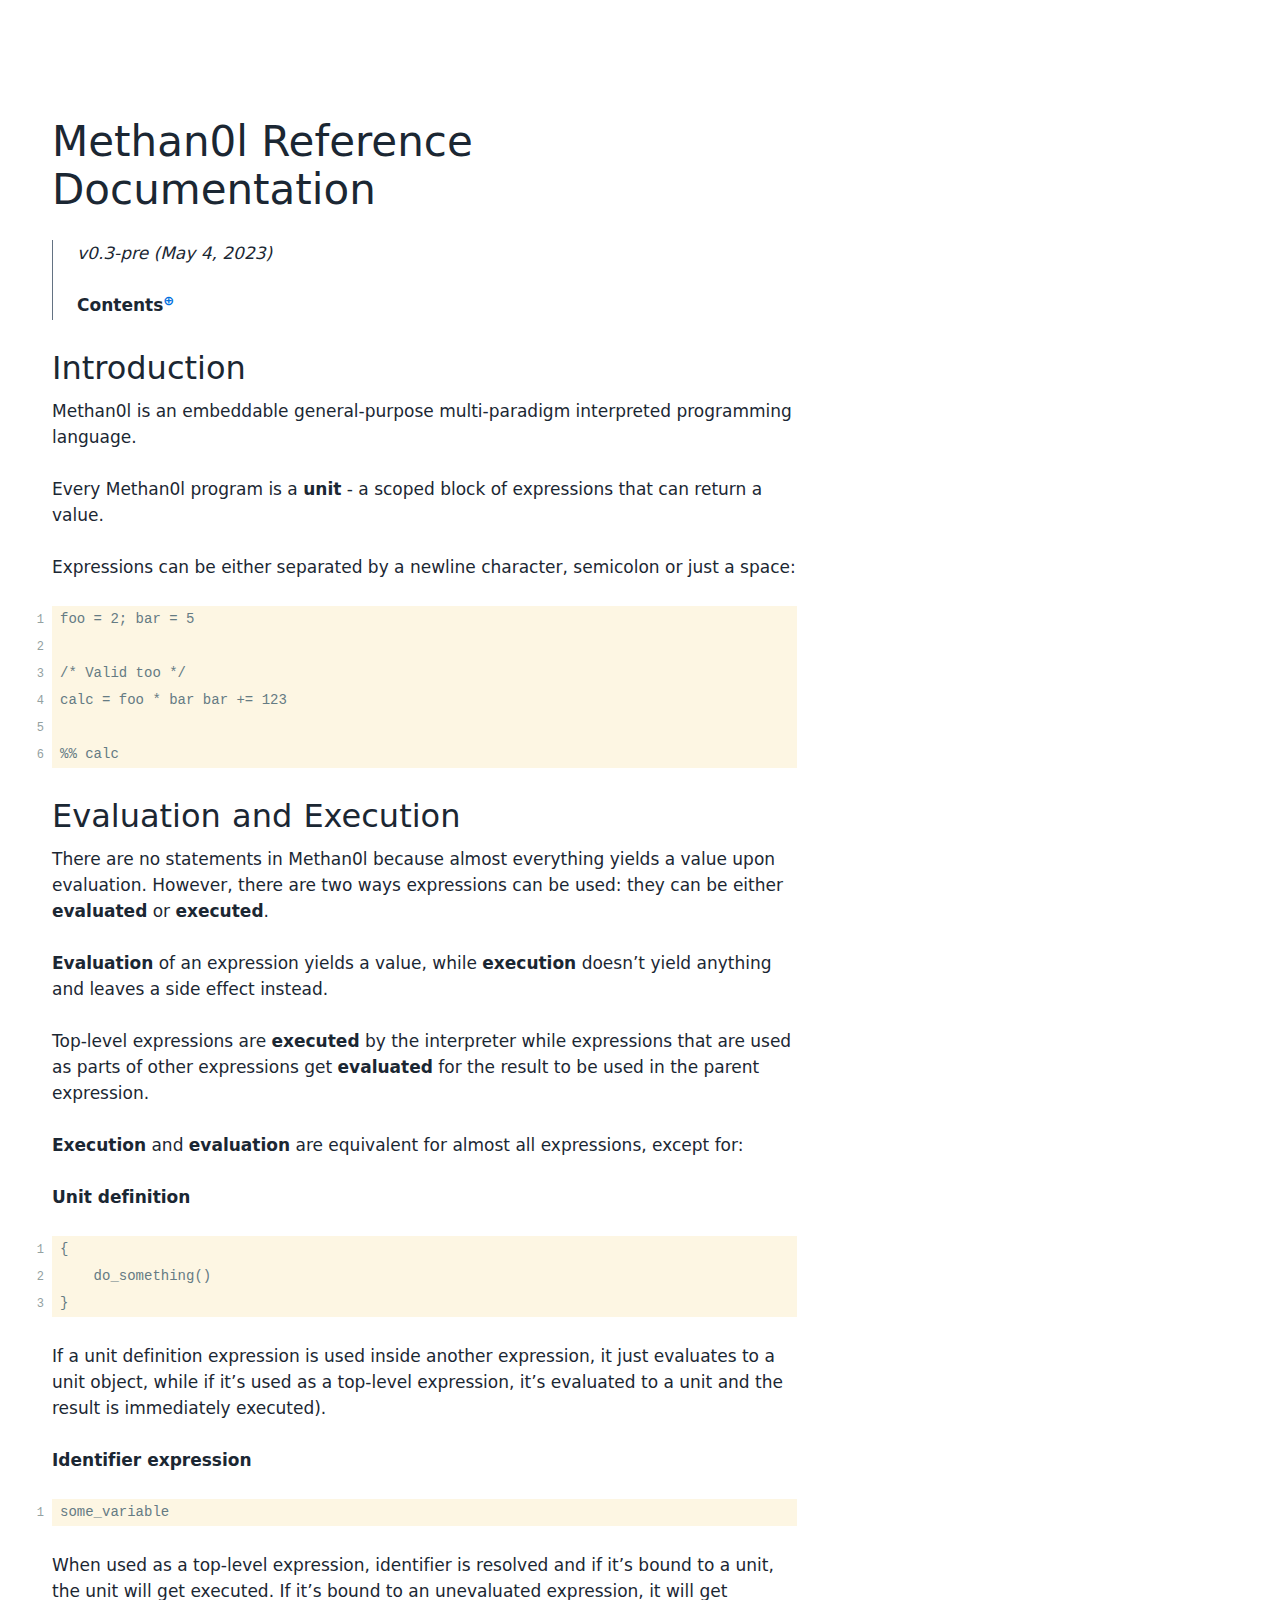
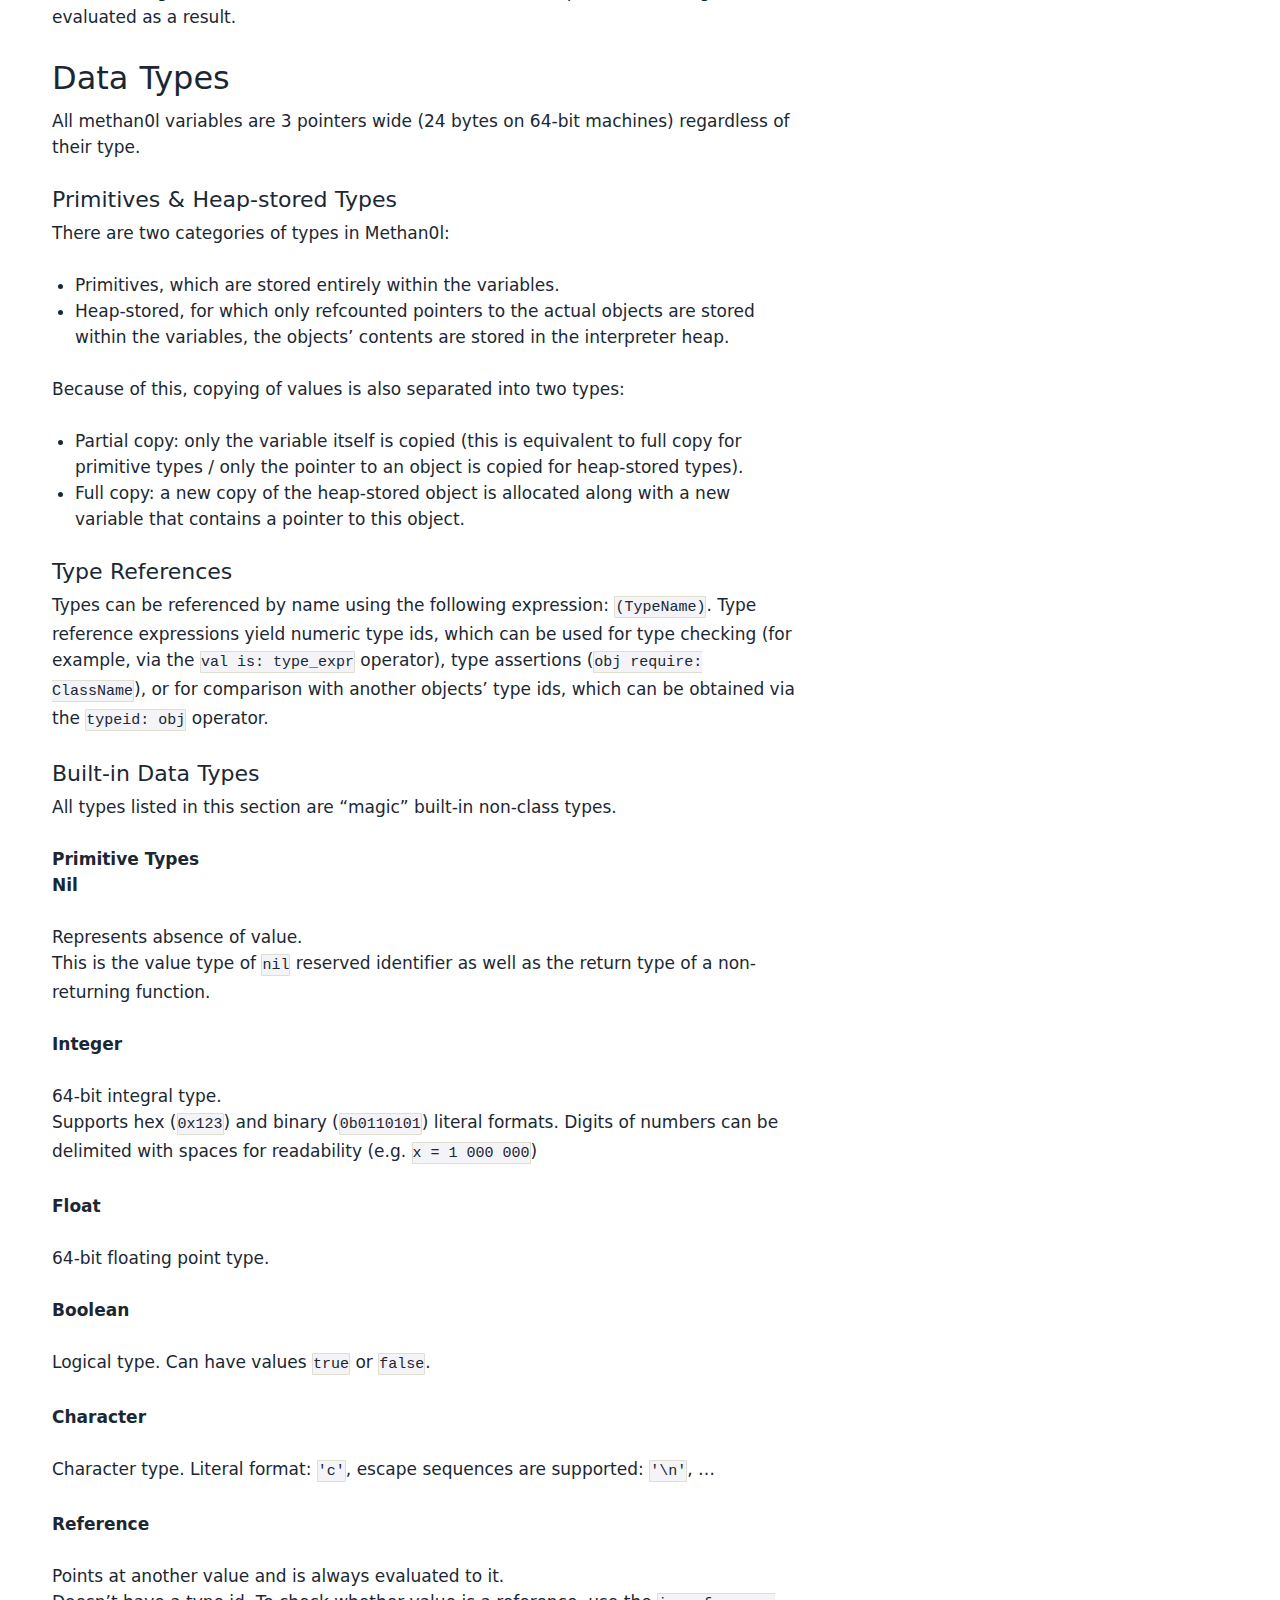
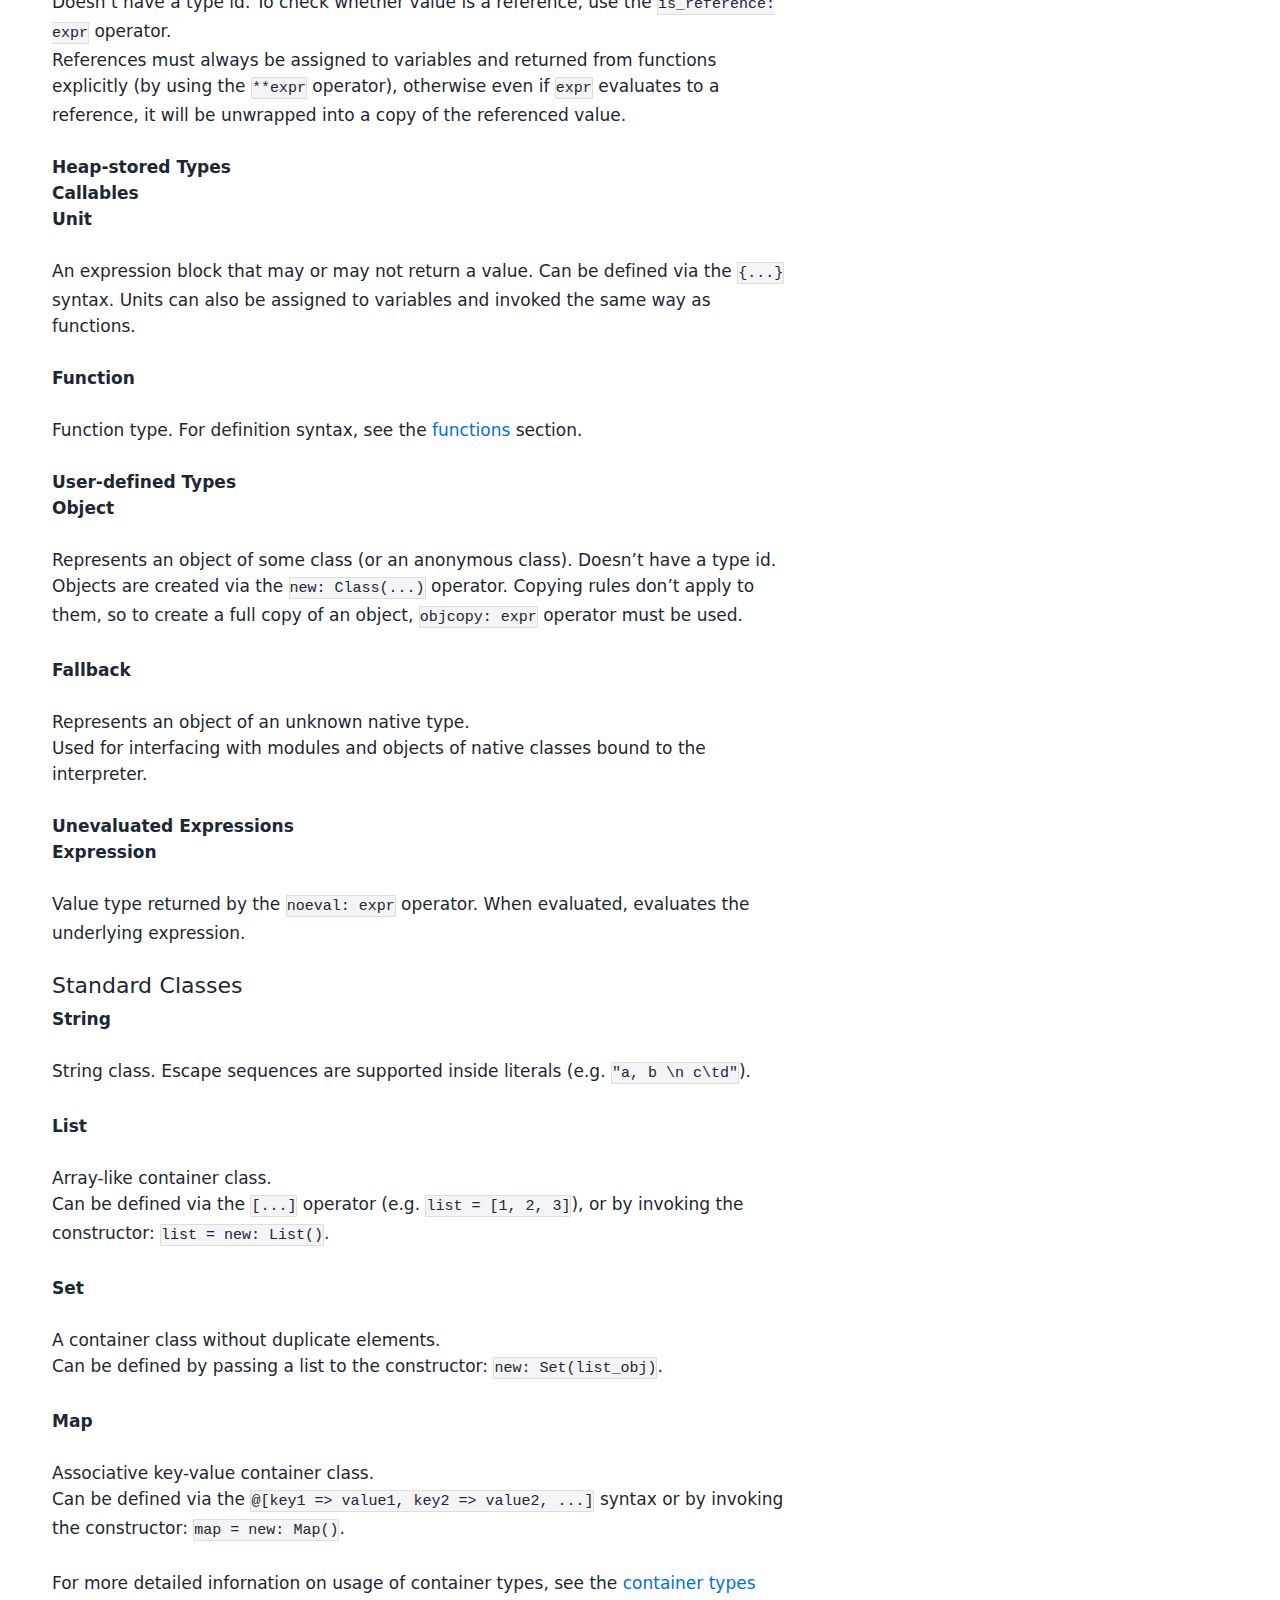
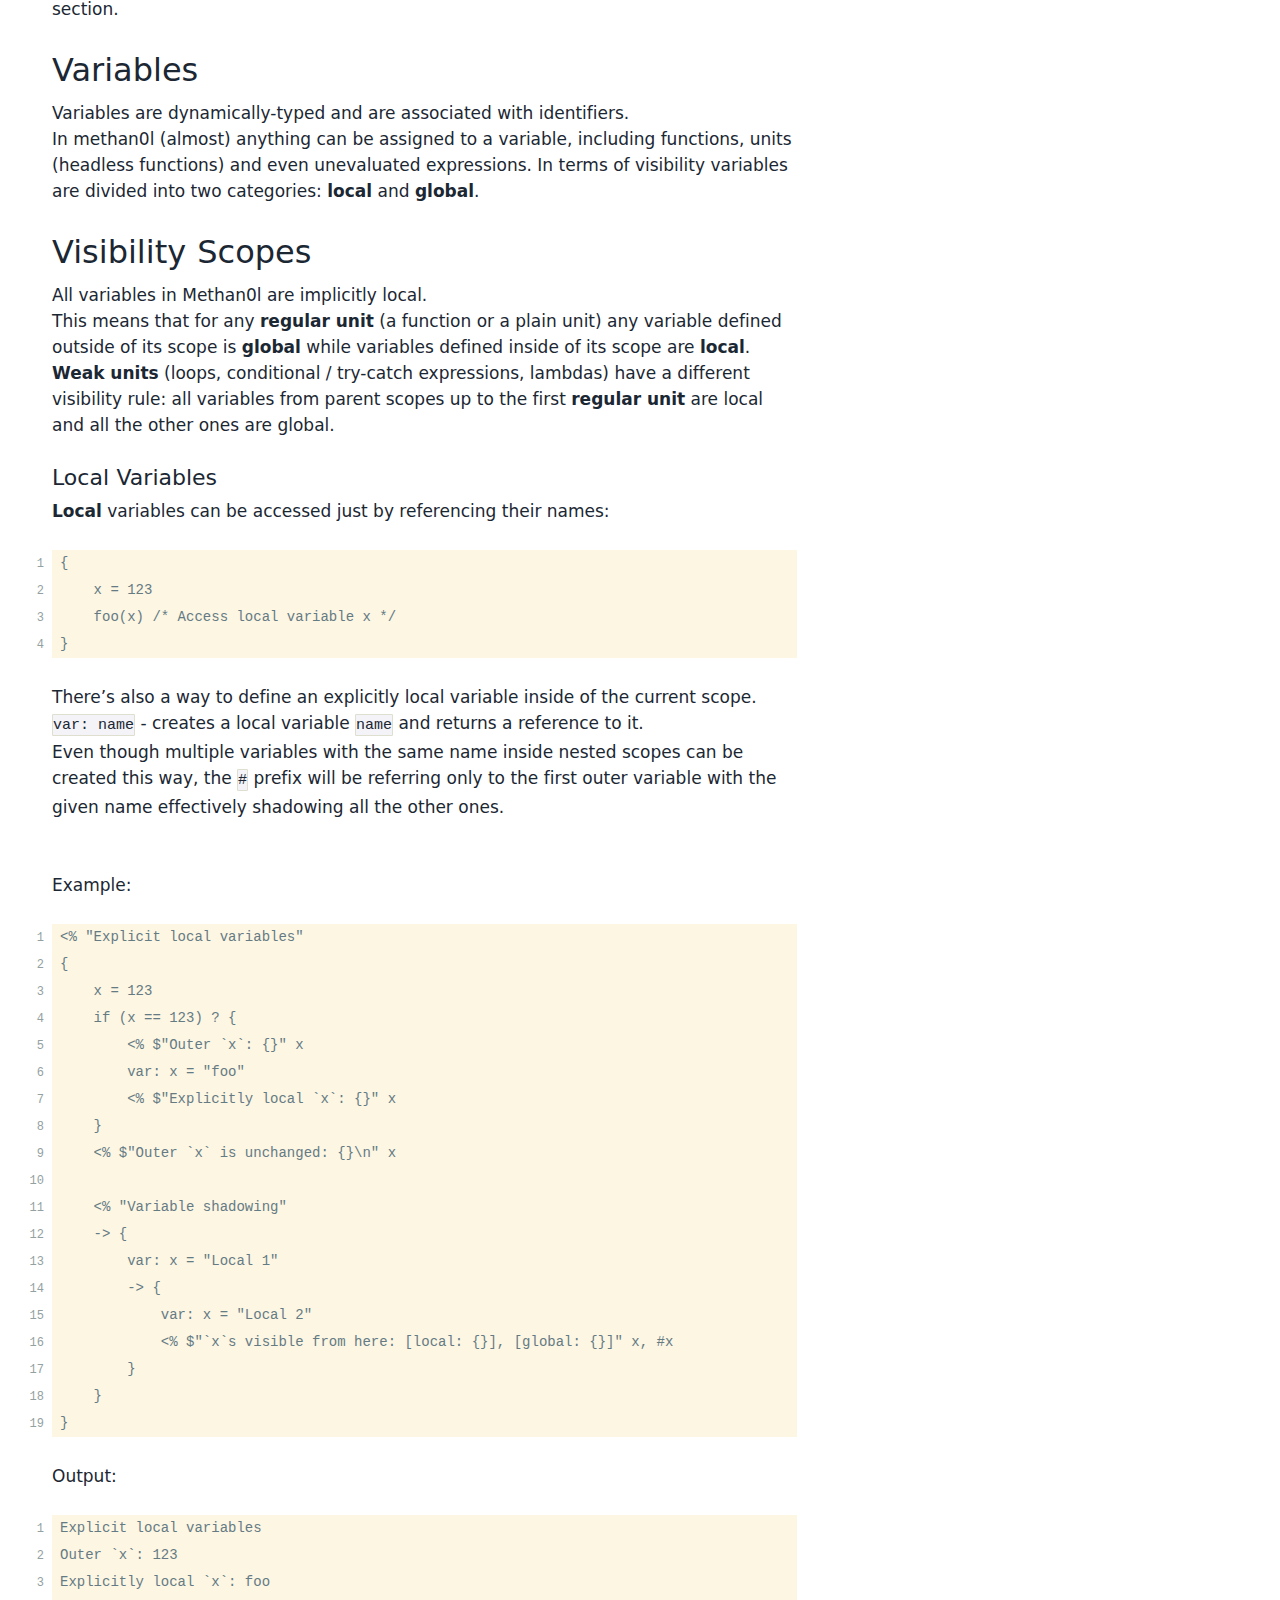
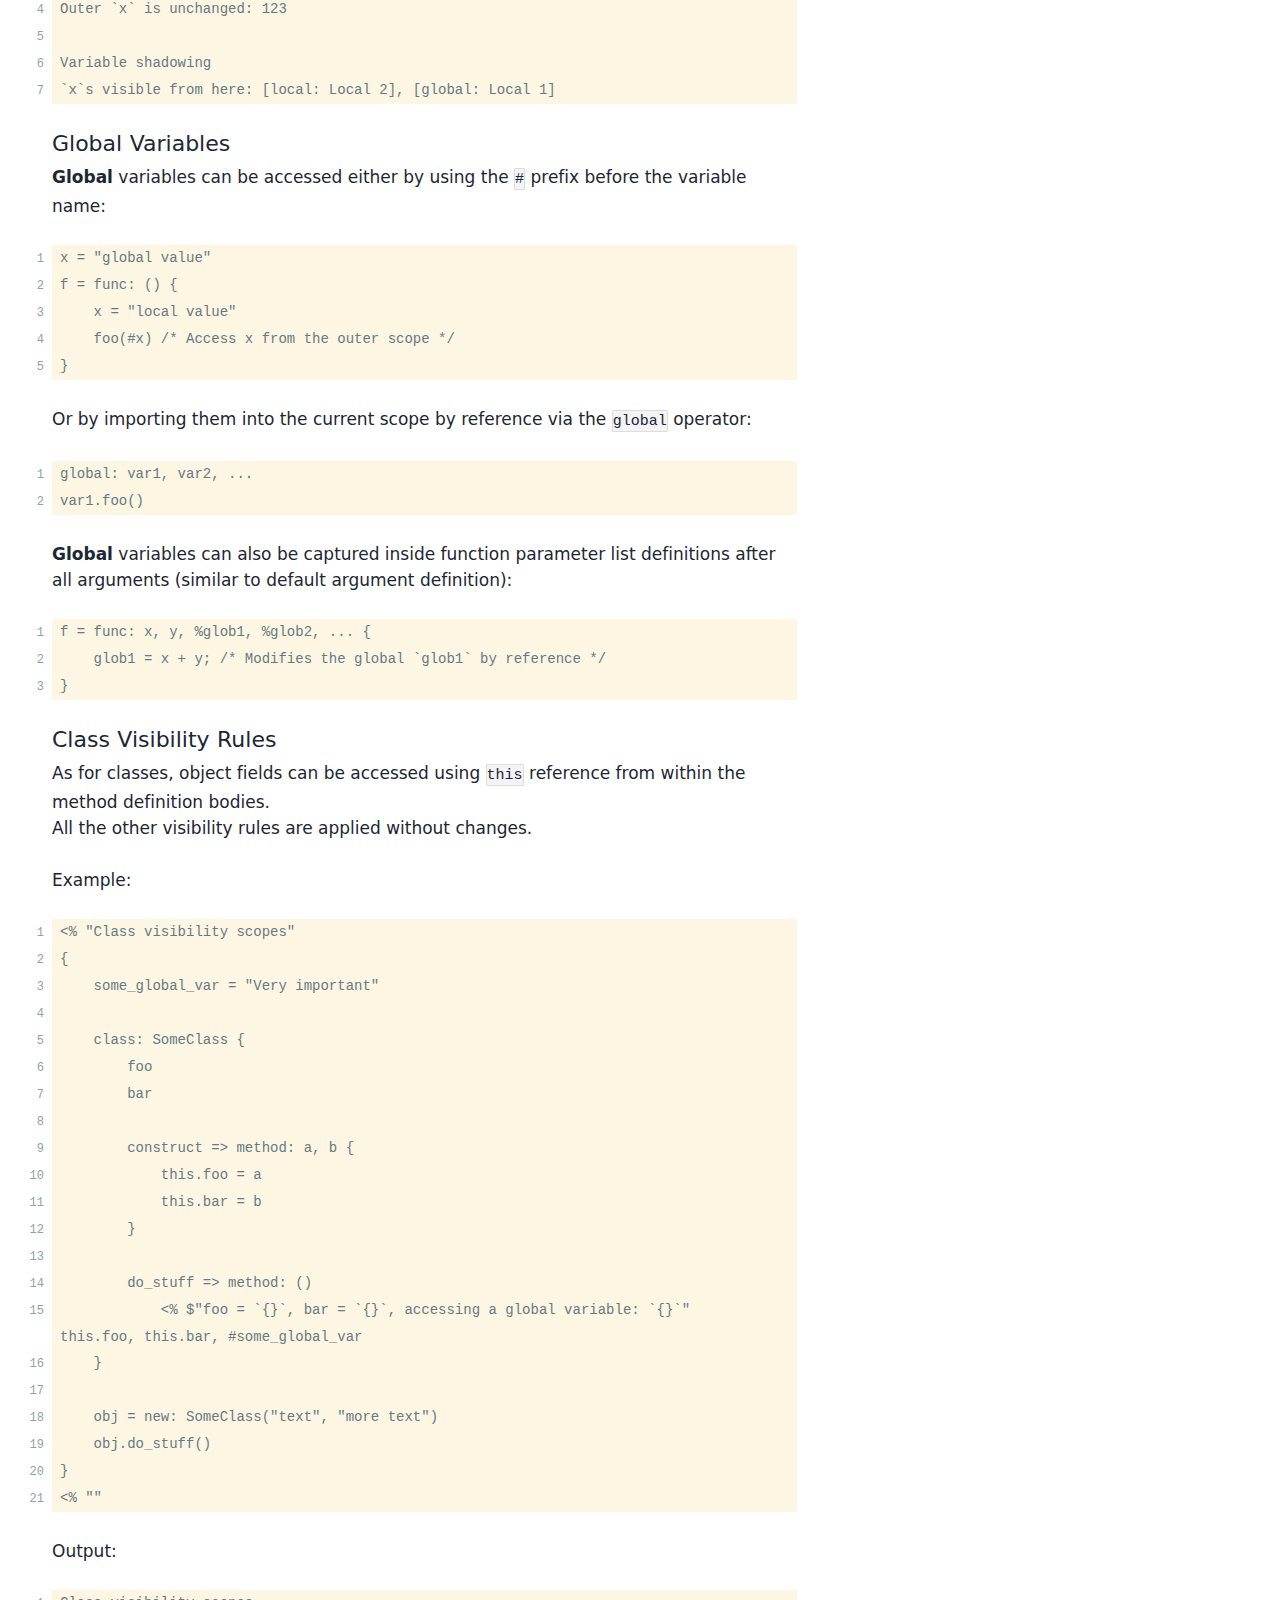
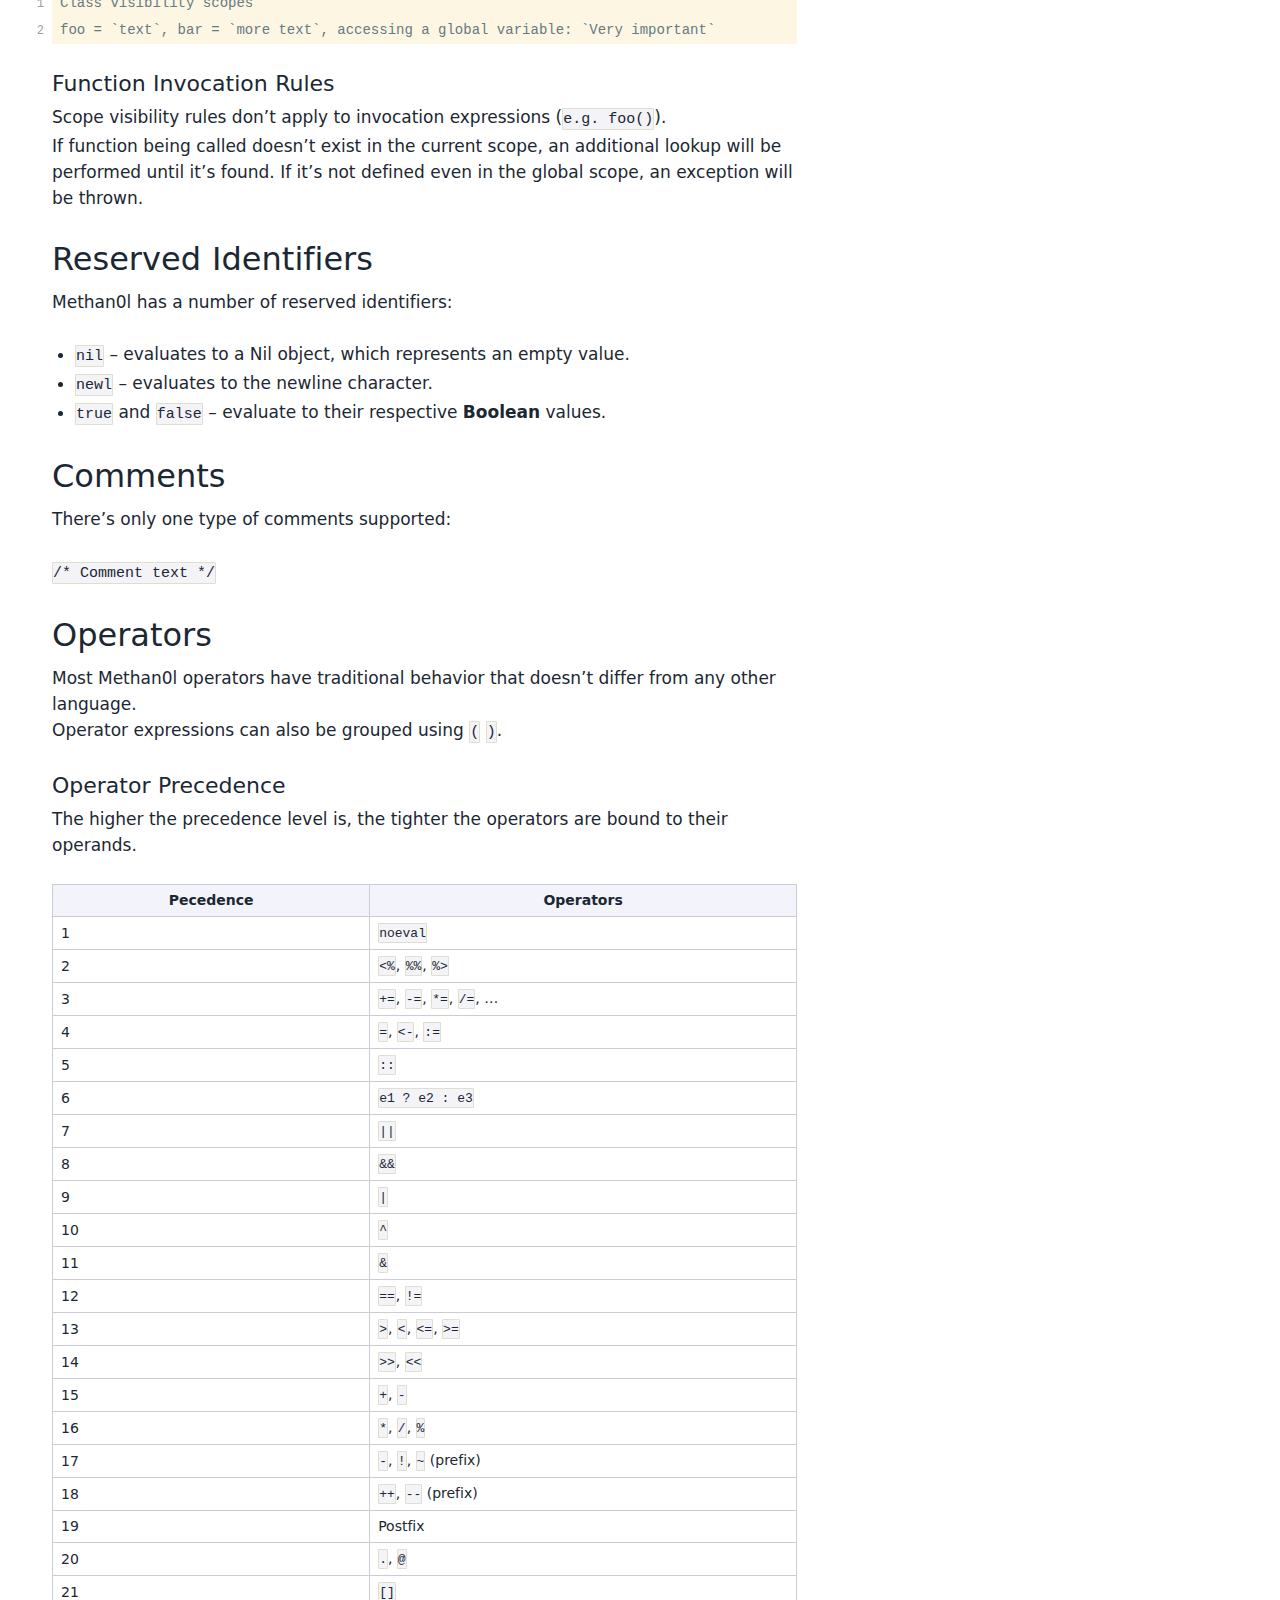
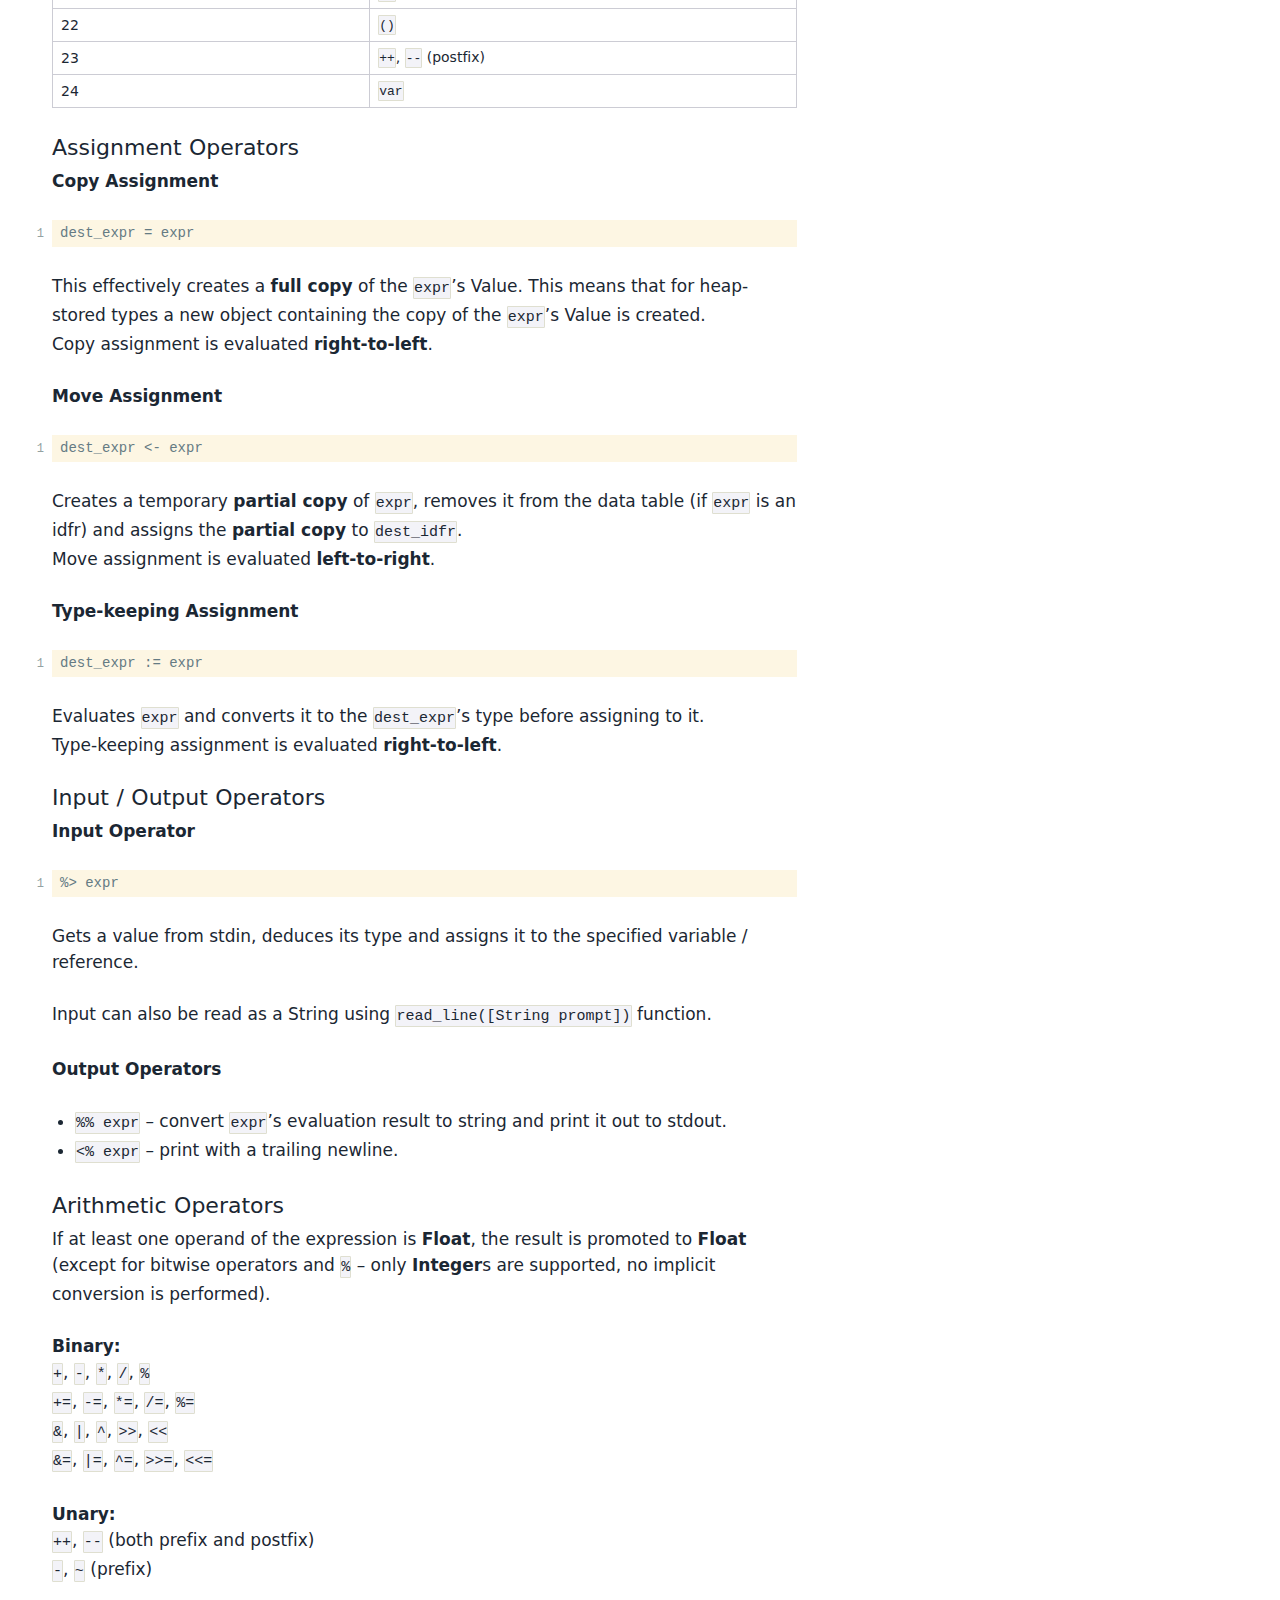
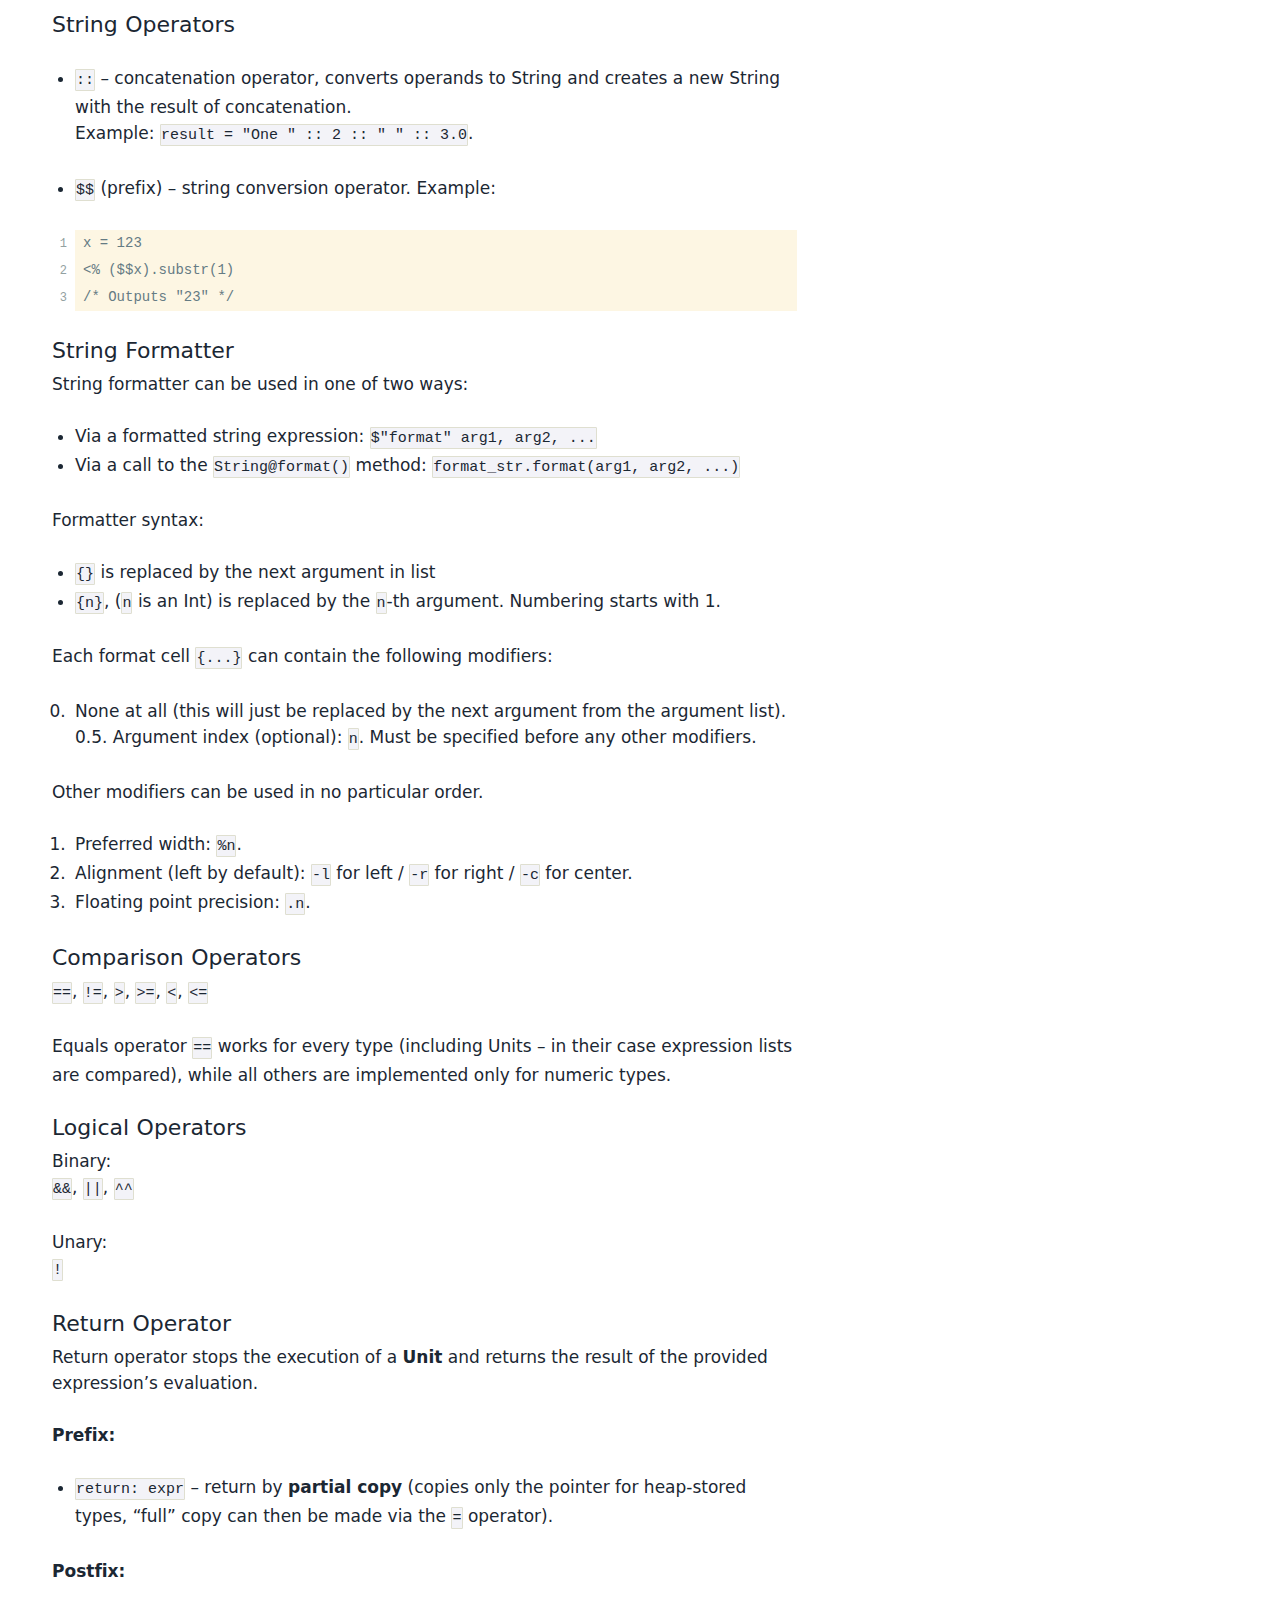
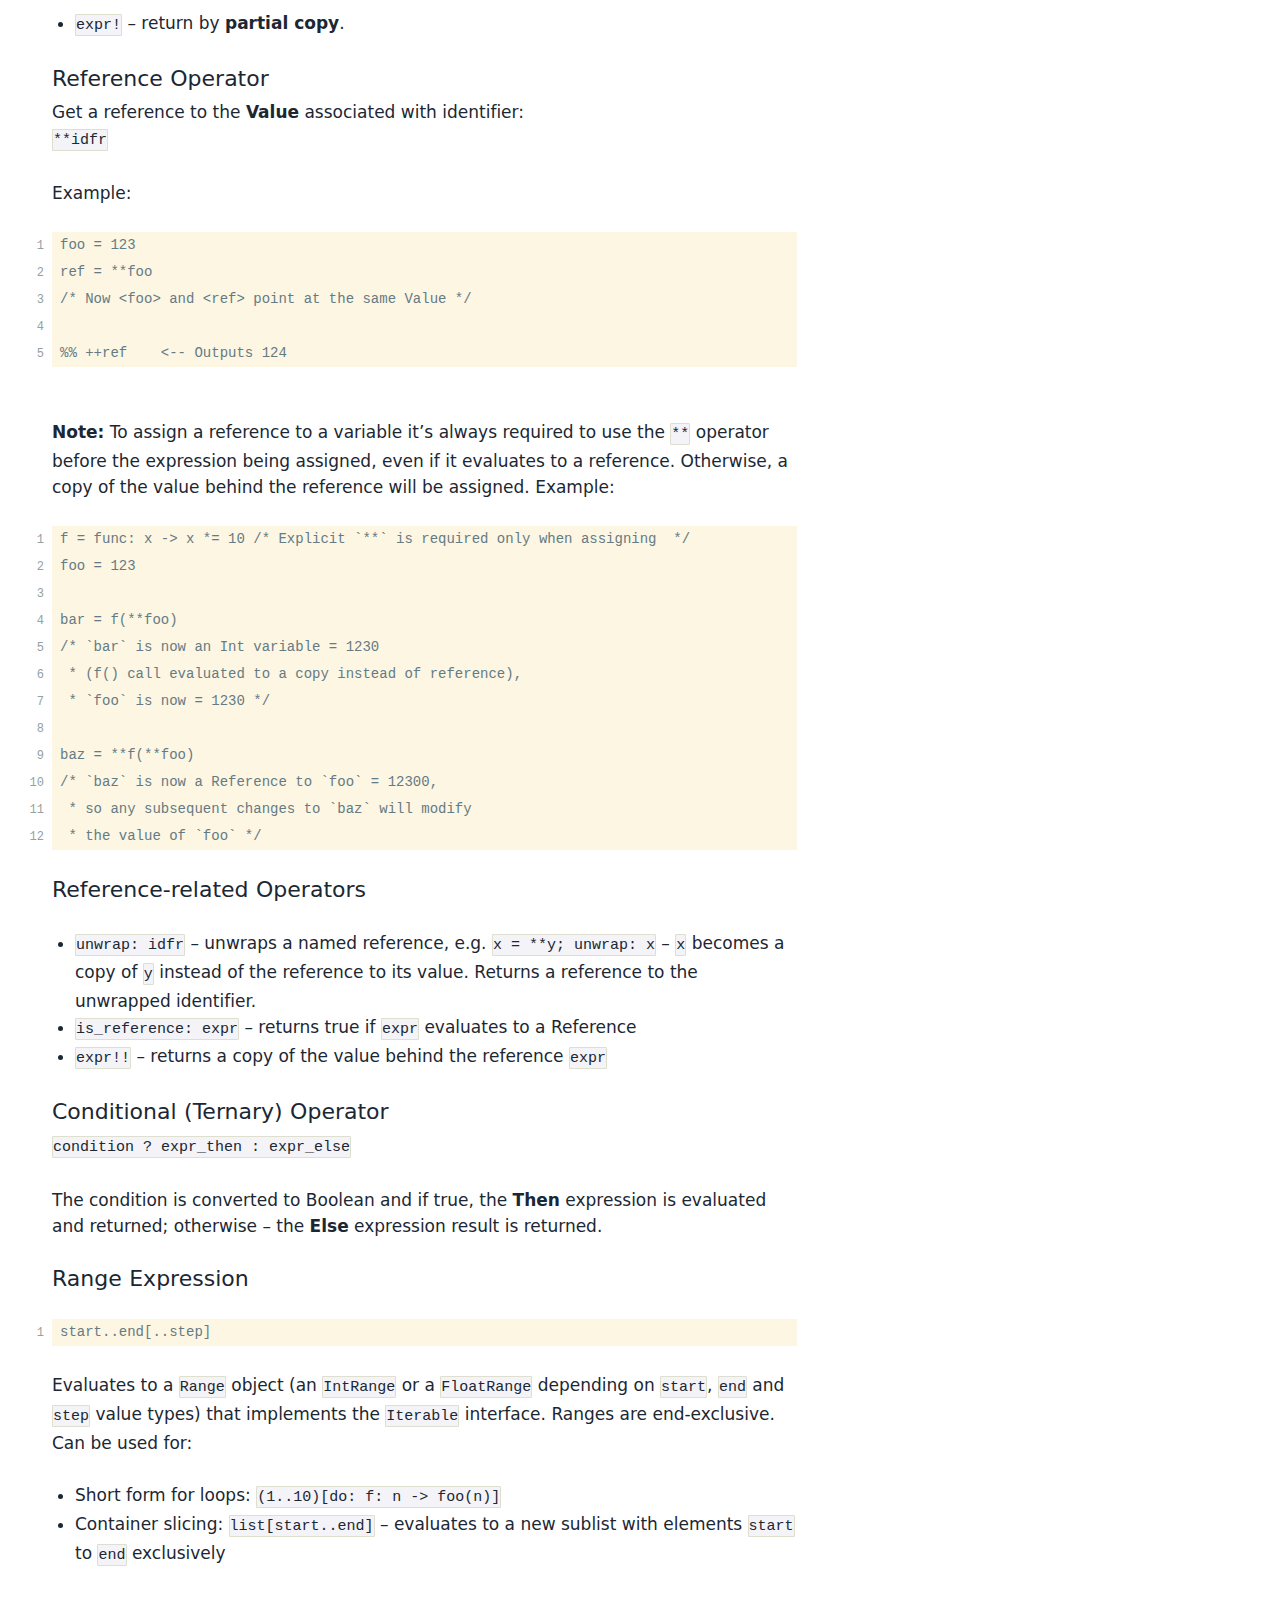
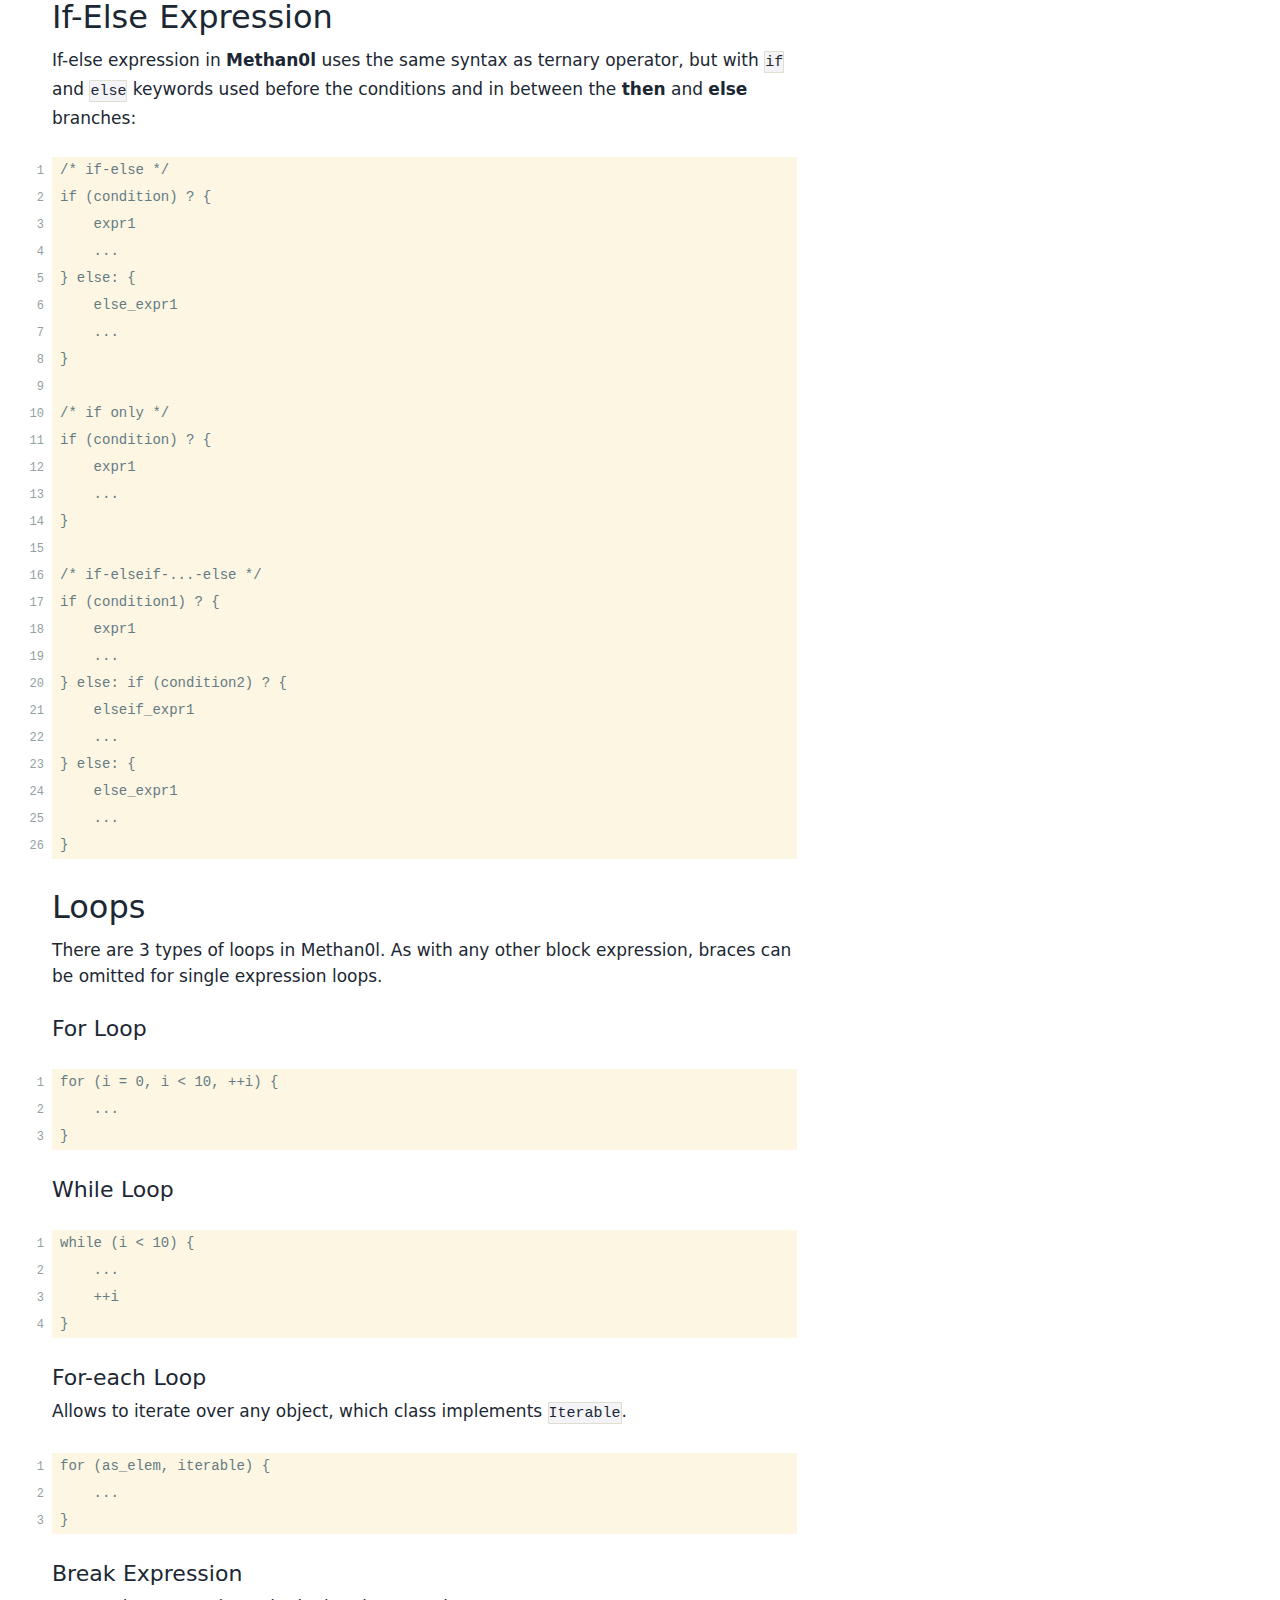
==== docs/index.html @ 4e1413a5 "Add docs for v0.3-pre (May 4, 2023)" ====
<!DOCTYPE html>
<html xmlns="http://www.w3.org/1999/xhtml" lang xml:lang>
<head>
  <meta charset="utf-8" />
  <meta name="generator" content="pandoc-markdown-css-theme" />
  <meta name="viewport" content="width=device-width, initial-scale=1.0, user-scalable=yes" />
  <meta name="keywords" content="Methan0l" />
  <title>Methan0l Reference Documentation</title>
  <style type="text/css">
:root {

color-scheme: dark;
--background-color: #fff;
--color-text: #1b2733;
--color-text-secondary: #637282;
--color-link: #0070e0;
--color-sidenote: #616970;
--highlight-red: #ea9999;
--highlight-yellow: #ffe599;
--highlight-green: #b6d7a8;
--highlight-blue: #a4c2f4;
--highlight-purple: #b4a7d6;
--color-inline-code: #1b2733;
--color-inline-code-bg: #f3f3f8;
--color-border: #dfdfd0;
--color-border-heavy: #ccccd4;
--color-table-heading: #f3f3fb;

--font-family-prose: system-ui,-apple-system,BlinkMacSystemFont,"Segoe UI",Roboto,Oxygen,Ubuntu,Cantarell,"Open Sans","Helvetica Neue",sans-serif;
--font-family-heading: system-ui,-apple-system,BlinkMacSystemFont,"Segoe UI",Roboto,Oxygen,Ubuntu,Cantarell,"Open Sans","Helvetica Neue",sans-serif;
--font-family-code: Menlo, monospace;
--side-note-number-font-family: var(--font-family-prose);
--line-height: 26px;
--font-size: 17px;
--inline-code-font-size: 15px;
--code-block-font-size: 14px;
--code-block-side-padding: 8px;
--line-numbers-font-size: 12px;
--tight-code-line-height: 18px;
--tight-code-padding-top: 5px;
--side-note-line-height: 20px;
--side-note-font-size: 13px;
--side-note-code-font-size: 13px;
--side-note-baseline-offset: 4px;
--side-note-sup-offset: -6px;
--side-note-number-hang-left: -6px;
--side-note-text-indent: -9px;
--heading-font-weight: 500;
--title-font-size: 42px;
--title-code-font-size: 40px;
--title-line-height: 48px;
--title-margin-top: 92px;
--h1-font-size: 32px;
--h1-code-font-size: 29px;
--h1-line-height: 36px;
--h1-word-spacing: 1px;
--h1-margin-top: 30px;
--h1-margin-bottom: 12px;
--h2-font-size: 22px;
--h2-code-font-size: 20px;
--h2-line-height: 28px;
--h2-word-spacing: 0.5px;
--h2-margin-top: 18px;
--h2-margin-bottom: 6px;
--ul-indent-size: 23px;
--ol-indent-size: 19px;
--ol-li-padding-left: 4px;
--hr-margin-top: 18px;
--hr-margin-bottom: calc(var(--line-height) - var(--hr-margin-top) - 1px);
--extra-wide-scale-factor: 1.5;
--figcaption-line-height: 21px;
--figcaption-font-size: 14px;
--figcaption-code-font-size: 13px;
--figcaption-gap: 6px;
--captioned-figure-gap: 10px;
--table-line-height: 21px;
--table-font-size: 14px;
--table-code-font-size: 13px;
--nav-toc-font-size: 12px;
--nav-toc-code-font-size: 12px;
--nav-toc-indent: 15px;
--nav-toc-baseline-offset: 2px;

--main-width: 745px;

--main-width-narrow: 550px;
--side-note-max-width: 300px;
}
@media (prefers-color-scheme: dark) {
:root {
--background-color: #161313;
--color-text: #f7f5f2;
--color-text-secondary: #9d9b99;
--color-link: #2994ff;
--color-sidenote: #b4b2af;
--highlight-red: #660000;
--highlight-yellow: #7f6000;
--highlight-green: #274e13;
--highlight-blue: #1c4587;
--highlight-purple: #351c75;
--color-inline-code: #f7f5f2;
--color-inline-code-bg: #242121;
--color-border: #393635;
--color-border-heavy: #524f4d;
--color-table-heading: #242121;
}
}
*, *:after, *:before {
box-sizing: border-box;
margin: 0;
padding: 0;
-webkit-tap-highlight-color: rgba(0,0,0,0);
-webkit-font-smoothing: antialiased;
-moz-osx-font-smoothing: grayscale;
}
html {

-webkit-text-size-adjust: 100%;
}
body {
font-family: var(--font-family-prose);
color: var(--color-text);
font-size: var(--font-size);
line-height: var(--line-height);
-webkit-font-variant-ligatures: no-common-ligatures;
font-variant-ligatures: no-common-ligatures;

hanging-punctuation: first;
margin: 0;
padding: 0;
padding-top: var(--title-margin-top);
width: 100%;
background-color: var(--background-color);
}
@media print {
body {
background-color: initial;
}
}


.only-light-mode {
display: inherit;
}
.only-dark-mode {
display: none;
}
@media (prefers-color-scheme: dark) {
.only-light-mode {
display: none;
}
.only-dark-mode {
display: inherit;
}
}



.sidenote,
.marginnote {
color: var(--color-sidenote);
font-size: var(--side-note-font-size);
line-height: var(--side-note-line-height);
vertical-align: baseline;

margin-top: var(--side-note-baseline-offset);
}
.sidenote code,
.marginnote code {
color: var(--color-sidenote);
}
main {
counter-reset: sidenote-counter;
}
.sidenote-number {
counter-increment: sidenote-counter;
}
.sidenote-number:after,
.sidenote:before {
content: counter(sidenote-counter);
position: relative;
}
nav#TOC label,
label.margin-toggle:not(.sidenote-number),
.sidenote-number:after,
.sidenote:before,
.footnote-ref sup,
sup {
font-size: var(--side-note-font-size);
font-weight: 700;
font-family: var(--side-note-number-font-family);
-webkit-font-feature-settings: "tnum" 1;
font-feature-settings: "tnum" 1;

vertical-align: baseline;
position: relative;
top: var(--side-note-sup-offset);
}
sup {
font-weight: inherit;
}

.sidenote:before { left: var(--side-note-number-hang-left); }

.sidenote { text-indent: var(--side-note-text-indent); }


input.margin-toggle {
display: none;
}
label.margin-toggle:not(.sidenote-number) {
display: none;
}
label.sidenote-number {
display: inline;
}

@media screen and (max-width: calc(26px + 550px + 26px + 169px + 26px - 1px)) {
.margin-toggle:checked + .sidenote,
.margin-toggle:checked + .marginnote {
margin-top: var(--side-note-line-height);
vertical-align: baseline;
}
label.margin-toggle {
color: var(--color-link);
}
label.margin-toggle:not(.sidenote-number) {
display: inline;
}
label {
cursor: pointer;
}
}



h1, h2 {
font-family: var(--font-family-heading);
font-weight: var(--heading-font-weight);
}
h4, h5, h6 {
font-weight: bold;
}
h1.title {
margin-top: var(--line-height);
margin-bottom: var(--line-height);
font-size: var(--title-font-size);
line-height: var(--title-line-height);
}
h1.title code {
font-size: var(--title-code-font-size);
}
h1:not(.title) {
font-size: var(--h1-font-size);
line-height: var(--h1-line-height);
word-spacing: var(--h1-word-spacing);
margin-top: var(--h1-margin-top);
margin-bottom: var(--h1-margin-bottom);
}
h1:not(.title) code {
font-size: var(--h1-code-font-size);
}
h2 {
font-size: var(--h2-font-size);
line-height: var(--h2-line-height);
word-spacing: var(--h2-word-spacing);
margin-top: var(--h2-margin-top);
margin-bottom: var(--h2-margin-bottom);
}
h2 code {
font-size: var(--h2-code-font-size);
}
h3 {
font-size: var(--font-size);
line-height: var(--line-height);
font-weight: bold;
}
h1:not(.title) + *, h1:not(.title) + p { margin-top: var(--h1-margin-bottom); }
h2 + *, h2 + p { margin-top: var(--h2-margin-bottom); }
h3 + *, h3 + p { margin-top: 0; }


p, main > ul, main > ol, div.sourceCode, main > pre, img, table {
margin-top: var(--line-height);
margin-bottom: var(--line-height)
}
ul:not(.task-list) {
margin-left: var(--ul-indent-size);
}
ol {
margin-left: var(--ol-indent-size);
}
ul.task-list {
list-style: none;
margin-left: var(--ul-indent-size);
}
ul.task-list > li {
position: relative;
}
ul.task-list > li > input[type="checkbox"] {
position: absolute;
left: calc(-1 * var(--ul-indent-size));
height: var(--line-height);
}
ol > li {
padding-left: var(--ol-li-padding-left);
}
ol { list-style-type: decimal; }
ol ol { list-style-type: lower-alpha; }
ol ol ol { list-style-type: lower-roman; }
ol ol ol ol { list-style-type: decimal; }
ol ol ol ol ol { list-style-type: lower-alpha; }
ol ol ol ol ol ol { list-style-type: lower-roman; }
ol ol ol ol ol ol ol { list-style-type: decimal; }
ol ol ol ol ol ol ol ol { list-style-type: lower-alpha; }
ol ol ol ol ol ol ol ol ol { list-style-type: lower-roman; }
ul { list-style-type: disc; }
ul ul { list-style-type: circle; }
ul ul ul { list-style-type: square; }
ul ul ul ul { list-style-type: disc; }
ul ul ul ul ul { list-style-type: circle; }
ul ul ul ul ul ul { list-style-type: square; }
ul ul ul ul ul ul ul { list-style-type: disc; }
ul ul ul ul ul ul ul ul { list-style-type: circle; }
ul ul ul ul ul ul ul ul ul { list-style-type: square; }
blockquote {
border-left: 1px solid var(--color-text-secondary);
padding-left: 1.5rem;
font-style: italic;
}
blockquote > p {
margin-top: 0;
}
blockquote em, blockquote i, blockquote .sidenote-wrapper {
font-style: normal;
}
hr {
margin-top: var(--hr-margin-top);
margin-bottom: var(--hr-margin-bottom);
border-style: solid;
color: var(--color-border-heavy);
border-width: 1px 0 0;
}
a code, a:link code, a:visited code,
a, a:link, a:visited {
color: var(--color-link);
text-decoration: none;
}
a:hover {
text-decoration: underline;
}
span.mark, mark {

color: inherit;
padding: 2px 0 1px;
}
span.mark.red, mark.red { background-color: var(--highlight-red); }
span.mark.yellow, mark.yellow { background-color: var(--highlight-yellow); }
span.mark.green, mark.green { background-color: var(--highlight-green); }
span.mark.blue, mark.blue { background-color: var(--highlight-blue); }
span.mark.purple, mark.purple { background-color: var(--highlight-purple); }
.subtitle {
margin-top: 0;
}
.author, .date {
margin-top: 0;
margin-bottom: 0;
}
.signoff {
margin-top: calc(4 * var(--line-height));
margin-bottom: calc(4 * var(--line-height));
}

span.smallcaps{ font-variant: small-caps; }
span.underline{ text-decoration: underline; }
.katex-display {
background: var(--background-color);
transform: translateZ(0px);
}
@media print {
.katex-display {
background-color: initial;
}
}



code {
font-family: var(--font-family-code);
word-spacing: normal;

color: var(--color-inline-code);
background-color: var(--color-inline-code-bg);
font-size: var(--inline-code-font-size);
margin: 0;
padding: 2px 0 1px;
border: 1px solid var(--color-border);
border-radius: 1px;
}
.sidenote code,
.marginnote code {
font-size: var(--side-note-code-font-size);
}
pre code {

color: inherit;
background-color: inherit;
font-size: var(--code-block-font-size);
line-height: var(--line-height);
margin: initial;
padding: initial;
border: initial;
border-radius: initial;
}
pre > code {
position: relative; 
display: inline-block;
min-width: 100%;
z-index: 1;
white-space: pre-wrap;
padding: 0 var(--code-block-side-padding);
}
code.sourceCode::selection {

background: transparent;
}
.wide > pre, .wide > div.sourceCode {

transform: translateZ(0px);
}
.wide pre > code {
white-space: pre;
}
pre.numberSource code {
counter-reset: source-line 0;
}
pre > code.sourceCode > span {
line-height: var(--line-height);
display: inline-block;
min-width: 100%;
}
div.sourceCode {

--line-numbers-width: calc(4 * var(--line-numbers-font-size));
--line-numbers-negative-width: calc(-1 * var(--line-numbers-width));
margin-left: var(--line-numbers-negative-width);
}
div.sourceCode > pre {
margin-left: var(--line-numbers-width);
}
pre.numberSource > code.sourceCode > span {
counter-increment: source-line;
padding-left: var(--line-numbers-width);
text-indent: var(--line-numbers-negative-width);
position: relative;
left: var(--line-numbers-negative-width);
}
pre.numberSource > code.sourceCode > span > a:first-child::before {
-webkit-touch-callout: none;
-webkit-user-select: none;
-khtml-user-select: none;
-moz-user-select: none;
-ms-user-select: none;
user-select: none;
content: counter(source-line);
font-size: var(--line-numbers-font-size);
text-decoration: none;
position: relative;
text-align: right;
display: inline-block;
padding: 0 calc(2 * var(--code-block-side-padding));
width: var(--line-numbers-width);
}
pre > code.sourceCode > span > a:first-child::before:hover {
text-decoration: underline;
}

.tight-code pre,
pre.tight-code {
padding-top: var(--tight-code-padding-top);
}
pre.tight-code code,
.tight-code pre code,
.tight-code pre > code.sourceCode > span,
pre.tight-code > code.sourceCode > span {
line-height: var(--tight-code-line-height);
}


pre > code.sourceCode > span::after {
position: absolute;
background-color: var(--color-code-highlight-bg);
z-index: -1;
left: calc(var(--line-numbers-width) - var(--code-block-side-padding));
right: calc(var(--line-numbers-negative-width) - var(--code-block-side-padding));
top: 0;
height: 100%;
}
pre.hl-1 > code.sourceCode > span:nth-of-type(1)::after { content: ""; }
pre.hl-2 > code.sourceCode > span:nth-of-type(2)::after { content: ""; }
pre.hl-3 > code.sourceCode > span:nth-of-type(3)::after { content: ""; }
pre.hl-4 > code.sourceCode > span:nth-of-type(4)::after { content: ""; }
pre.hl-5 > code.sourceCode > span:nth-of-type(5)::after { content: ""; }
pre.hl-6 > code.sourceCode > span:nth-of-type(6)::after { content: ""; }
pre.hl-7 > code.sourceCode > span:nth-of-type(7)::after { content: ""; }
pre.hl-8 > code.sourceCode > span:nth-of-type(8)::after { content: ""; }
pre.hl-9 > code.sourceCode > span:nth-of-type(9)::after { content: ""; }
pre.hl-10 > code.sourceCode > span:nth-of-type(10)::after { content: ""; }
pre.hl-11 > code.sourceCode > span:nth-of-type(11)::after { content: ""; }
pre.hl-12 > code.sourceCode > span:nth-of-type(12)::after { content: ""; }
pre.hl-13 > code.sourceCode > span:nth-of-type(13)::after { content: ""; }
pre.hl-14 > code.sourceCode > span:nth-of-type(14)::after { content: ""; }
pre.hl-15 > code.sourceCode > span:nth-of-type(15)::after { content: ""; }
pre.hl-16 > code.sourceCode > span:nth-of-type(16)::after { content: ""; }
pre.hl-17 > code.sourceCode > span:nth-of-type(17)::after { content: ""; }
pre.hl-18 > code.sourceCode > span:nth-of-type(18)::after { content: ""; }
pre.hl-19 > code.sourceCode > span:nth-of-type(19)::after { content: ""; }
pre.hl-20 > code.sourceCode > span:nth-of-type(20)::after { content: ""; }
pre.hl-21 > code.sourceCode > span:nth-of-type(21)::after { content: ""; }
pre.hl-22 > code.sourceCode > span:nth-of-type(22)::after { content: ""; }
pre.hl-23 > code.sourceCode > span:nth-of-type(23)::after { content: ""; }
pre.hl-24 > code.sourceCode > span:nth-of-type(24)::after { content: ""; }
pre.hl-25 > code.sourceCode > span:nth-of-type(25)::after { content: ""; }
pre.hl-26 > code.sourceCode > span:nth-of-type(26)::after { content: ""; }
pre.hl-27 > code.sourceCode > span:nth-of-type(27)::after { content: ""; }
pre.hl-28 > code.sourceCode > span:nth-of-type(28)::after { content: ""; }
pre.hl-29 > code.sourceCode > span:nth-of-type(29)::after { content: ""; }
pre.hl-30 > code.sourceCode > span:nth-of-type(30)::after { content: ""; }
pre.hl-31 > code.sourceCode > span:nth-of-type(31)::after { content: ""; }
pre.hl-32 > code.sourceCode > span:nth-of-type(32)::after { content: ""; }
pre.hl-33 > code.sourceCode > span:nth-of-type(33)::after { content: ""; }
pre.hl-34 > code.sourceCode > span:nth-of-type(34)::after { content: ""; }
pre.hl-35 > code.sourceCode > span:nth-of-type(35)::after { content: ""; }
pre.hl-36 > code.sourceCode > span:nth-of-type(36)::after { content: ""; }
pre.hl-37 > code.sourceCode > span:nth-of-type(37)::after { content: ""; }
pre.hl-38 > code.sourceCode > span:nth-of-type(38)::after { content: ""; }
pre.hl-39 > code.sourceCode > span:nth-of-type(39)::after { content: ""; }
pre.hl-40 > code.sourceCode > span:nth-of-type(40)::after { content: ""; }




figure {
margin-bottom: var(--captioned-figure-gap);
}
figure + p {
margin-top: var(--captioned-figure-gap);
}
figure > img, figure > pre, figure > div.sourceCode {
margin-bottom: var(--figcaption-gap);
}
img {
width: 100%;
display: block;
}
.wide img {

transform: translateZ(0px);
}
figcaption {
font-size: var(--figcaption-font-size);
line-height: var(--figcaption-line-height);
font-style: italic;
text-align: center;
color: var(--color-text-secondary);
}
.left-align-caption figcaption {
text-align: left;
}
figcaption code {
font-size: var(--figcaption-code-font-size);
}


table {
-webkit-font-feature-settings: "tnum" 1;
font-feature-settings: "tnum" 1;
font-size: var(--table-font-size);
line-height: var(--table-line-height);
border-spacing: 0;
border-collapse: collapse;
border: 1px solid var(--color-border-heavy);
width: 100%;

background-color: var(--background-color);
}
@media print {
table {
background-color: initial;
}
}
table code {
font-size: var(--table-code-font-size);
}
table pre code {
font-size: inherit;
}
.wide table {

transform: translateZ(0px);
}
table td, table th {
border: 1px solid var(--color-border-heavy);
padding: 5px 8px;
min-width: 100px;
}
table th {
background-color: var(--color-table-heading);
}
table > caption {
caption-side: bottom;
margin-top: var(--figcaption-gap);
margin-bottom: calc(var(--captioned-figure-gap) - var(--line-height));
font-size: var(--figcaption-font-size);
line-height: var(--figcaption-line-height);
font-style: italic;
text-align: center;
color: var(--color-text-secondary);
}
.left-align-caption table > caption {
text-align: left;
}
table > caption code {
font-size: var(--figcaption-code-font-size);
}

.note table {
font-size: inherit;
line-height: inherit;
}
.note table, .note td {
border: none;
}
.note.red td { background: var(--highlight-red); }
.note.yellow td { background: var(--highlight-yellow); }
.note.green td { background: var(--highlight-green); }
.note.blue td { background: var(--highlight-blue); }
.note.purple td { background: var(--highlight-purple); }


.date.before-toc {
padding-bottom: var(--line-height);
}
nav#TOC {
margin-bottom: var(--line-height);
border-left: 1px solid var(--color-text-secondary);
padding-left: 1.5rem;
}
nav#TOC input {
display: none;
}
nav#TOC label {
color: var(--color-link);
cursor: pointer;
}
nav#TOC > ul {
display: none;
}
nav#TOC > input:checked + ul {
display: block;
}
@media print {
nav#TOC > input + ul {
display: block;
}
}

@media screen and (min-width: calc(745px + 2 * (52px + 206px + 52px) - 1px)) {
header {
margin-bottom: var(--line-height);
}
.date.before-toc {
padding-bottom: initial;
}
nav#TOC {

margin-bottom: initial;
border-left: initial;
padding-left: initial;
position: sticky;
margin-top: calc(var(--nav-toc-baseline-offset));
float: left;
top: var(--line-height);
font-size: var(--nav-toc-font-size);
color: var(--color-text-secondary);
margin-left: var(--line-height);
max-width: calc((100vw - var(--main-width)) / 2 - 2 * var(--line-height));
max-height: calc(100vh - 2 * var(--line-height));
overflow-y: auto;
}
nav#TOC label {
display: none;
}
nav#TOC ul {
display: block;
list-style: none;
margin-left: var(--nav-toc-indent);
}
nav#TOC > ul {
margin-left: 0;
}
nav#TOC li {
white-space: nowrap;
overflow: hidden;
text-overflow: ellipsis;
}
nav#TOC code {
font-size: var(--nav-toc-code-font-size);
}
nav#TOC code,
nav#TOC a,
nav#TOD a:link,
nav#TOD a:visited {
color: var(--color-text-secondary);
}
nav#TOC a:hover,
nav#TOC a:hover code {
text-decoration: none;
color: var(--color-link);
}
}


.sidenote,
.marginnote {
float: right;
clear: right;
position: relative;
width: var(--computed-width);
max-width: var(--side-note-max-width);
margin-right: calc(-1 * min(var(--computed-width), var(--side-note-max-width)) - var(--margin-left));
}


@media screen and (min-width: calc(745px + 2 * (52px + 206px + 52px))) {
header,
main,
footer {
max-width: var(--main-width);
}
header,
main,
footer {
padding-left: 35px;
margin-left: auto;
margin-right: auto;
}
.sidenote,
.marginnote {
--margin-left: calc(2 * var(--line-height));
--margin-right: var(--margin-left);
--computed-width: calc((100vw - 100%) / 2 - var(--margin-right) - var(--margin-left));
}
.wide {
width: 100%;
overflow-x: auto;
}
.wide.extra-wide {
margin-left: calc((1 - var(--extra-wide-scale-factor)) / 2 * 100%);
width: calc(var(--extra-wide-scale-factor) * 100%);
}
.wide.full-width {
margin-left: calc(var(--line-height) - ((100vw - var(--main-width)) / 2));
width: calc(100vw - 2 * var(--line-height));
}
.wide.extra-wide figcaption,
.wide.extra-wide table > caption {
margin-left: calc(((var(--extra-wide-scale-factor) - 1) / 2) * var(--main-width));
max-width: var(--main-width);
margin-right: calc(100% - var(--main-width) - (((var(--extra-wide-scale-factor) - 1) / 2) * var(--main-width)));
}
.wide.full-width figcaption,
.wide.full-width table > caption {
margin-left: calc((100vw - var(--main-width)) / 2 - var(--line-height));
max-width: var(--main-width);
margin-right: calc(100% - var(--main-width) - ((100vw - var(--main-width)) / 2 - var(--line-height)));
}
}



@media screen and (min-width: calc(52px + 745px + 52px + 206px + 52px)) and (max-width: calc(745px + 2 * (52px + 206px + 52px) - 1px)) {
header,
nav#TOC,
main,
footer {
margin-left: calc(2 * var(--line-height));
max-width: var(--main-width);
margin-right: auto;
}
.sidenote,
.marginnote {
--margin-left: calc(2 * var(--line-height));
--margin-right: var(--margin-left);
--computed-width: calc(100vw - var(--main-width) - calc(2 * var(--line-height)) - var(--margin-right) - var(--margin-left));
}
.wide {
width: 100%;
overflow-x: auto;
overflow-y: hidden;
}
.wide.extra-wide {
margin-left: calc(-1 * var(--line-height));
width: calc(100vw - 2 * var(--line-height));
max-width: calc(var(--extra-wide-scale-factor) * var(--main-width));
}
.wide.full-width {
margin-left: calc(-1 * var(--line-height));
width: calc(100vw - 2 * var(--line-height));
max-width: calc(100vw - 2 * var(--line-height));
}
.wide.extra-wide .katex-display,
.wide.full-width .katex-display {
padding-left: var(--line-height);
padding-right: var(--line-height);
}
.wide.extra-wide .katex-display,
.wide.extra-wide .katex-display > .katex,
.wide.full-width .katex-display,
.wide.full-width .katex-display > .katex {
text-align: left;
}
.wide.extra-wide figcaption,
.wide.extra-wide table > caption,
.wide.full-width figcaption,
.wide.full-width table > caption {
text-align: left;
margin-left: var(--line-height);
max-width: var(--main-width);
}
}



@media screen and (min-width: calc(26px + 550px + 26px + 169px + 26px)) and (max-width: calc(52px + 745px + 52px + 206px + 52px - 1px)) {
header,
nav#TOC,
main,
footer {
margin-left: var(--line-height);
max-width: calc(max(var(--main-width-narrow), 100vw - (3 * var(--line-height)) - var(--side-note-max-width)));
margin-right: auto;
}
.sidenote,
.marginnote {
--margin-left: var(--line-height);
--margin-right: var(--line-height);
--computed-width: calc(100vw - var(--main-width-narrow) - var(--line-height) - var(--margin-right) - var(--margin-left));
}
.wide {
width: var(--main-width);
overflow-x: auto;
overflow-y: hidden;
}
.wide .katex-display,
.wide .katex-display > .katex {
text-align: left;
}
.wide figcaption,
.wide table > caption {
text-align: left;
max-width: var(--main-width-narrow);
}
.wide.extra-wide,
.wide.full-width {
width: calc(100vw - 2 * var(--line-height));
}
}



@media screen and (max-width: calc(26px + 550px + 26px + 169px + 26px - 1px)) {
header,
nav#TOC,
main,
footer {
margin-left: var(--line-height);
margin-right: var(--line-height);
}
.sidenote,
.marginnote {
display: none;
}
.margin-toggle:checked + .sidenote,
.margin-toggle:checked + .marginnote {
display: block;
float: left;
clear: both;
width: 100%;
max-width: 100%;
}
.wide {
width: 100%;
overflow-x: auto;
overflow-y: hidden;
}
.wide .katex-display,
.wide .katex-display > .katex {
text-align: left;
}
.wide figcaption,
.wide table > caption {
text-align: left;
max-width: calc(100vw - 2 * var(--line-height));
}
}


@page {
size: letter;
margin: 0.5in;

margin-left: 0.25in;
}
@media print {
:root {
--line-height: 18px;
--font-size: 12px;
--inline-code-font-size: 11px;
--code-block-font-size: 10px;
--code-block-side-padding: 6px;
--line-numbers-font-size: 8.5px;
--tight-code-line-height: 12.5px;
--tight-code-padding-top: 2px;
--side-note-line-height: 14px;
--side-note-font-size: 9px;
--side-note-code-font-size: 9px;
--side-note-baseline-offset: 3px;
--side-note-sup-offset: -4px;
--side-note-number-hang-left: -4px;
--side-note-text-indent: -6.5px;
--title-font-size: 30px;
--title-code-font-size: 29px;
--title-line-height: 37px;
--title-margin-top: 71px;
--h1-font-size: 22px;
--h1-code-font-size: 20px;
--h1-line-height: 28px;
--h1-word-spacing: 0.5px;
--h1-margin-top: 18px;
--h1-margin-bottom: 6px;
--h2-font-size: 16.5px;
--h2-code-font-size: 15px;
--h2-line-height: 22px;
--h2-word-spacing: 0px;
--h2-margin-top: 14px;
--h2-margin-bottom: 4.5px;
--ul-indent-size: 18px;
--ol-indent-size: 14px;
--hr-margin-top: 14px;
--figcaption-line-height: 16px;
--figcaption-font-size: 10px;
--figcaption-code-font-size: 9.5px;
--figcaption-gap: 4.5px;
--captioned-figure-gap: 7.5px;
--table-line-height: 16px;
--table-font-size: 10px;
--table-code-font-size: 9.5px;
--nav-toc-font-size: 8.5px;
--nav-toc-code-font-size: 8.5px;
}
body {
padding-top: 0;

padding-left: 0.25in;
}
header,
nav#TOC,
main,
footer {
width: 5.25in;
margin-right: auto;
}
.sidenote,
.marginnote {
width: 2in;
margin-right: -2.25in;
}
.wide {
width: 7.5in;
overflow-x: hidden;
overflow-y: hidden;
}
.wide .katex-display,
.wide .katex-display > .katex {
text-align: left;
}
.wide figcaption,
.wide table > caption {
text-align: left;
width: 5.25in;
}
.wide pre > code {
white-space: pre-wrap;
}
}
h1, h2, h3 {
page-break-after: avoid;
}
table, figure, pre, img {
page-break-inside: avoid;
}



</style>
  <style type="text/css">:root {
--solarized-base03: #002b36;
--solarized-base02: #073642;
--solarized-base01: #586e75;
--solarized-base00: #657b83;
--solarized-base0: #839496;
--solarized-base1: #93a1a1;
--solarized-base2: #eee8d5;
--solarized-base3: #fdf6e3;
--solarized-yellow: #b58900;
--solarized-orange: #cb4b16;
--solarized-red: #dc322f;
--solarized-magenta: #d33682;
--solarized-violet: #6c71c4;
--solarized-blue: #268bd2;
--solarized-cyan: #2aa198;
--solarized-green: #859900;
}
@media (prefers-color-scheme: dark) {
:root {
--solarized-base03: #fdf6e3;
--solarized-base02: #eee8d5;
--solarized-base01: #93a1a1;
--solarized-base00: #839496;
--solarized-base0: #657b83;
--solarized-base1: #586e75;
--solarized-base2: #073642;
--solarized-base3: #002b36;
}
}
pre, pre.numberSource {
background: var(--solarized-base3);

--color-code-highlight-bg: var(--solarized-base2);
}
pre code { color: var(--solarized-base00); }
pre.numberSource > code.sourceCode > span > a:first-child::before {
color: var(--solarized-base1);
}
code span.kw { color: var(--solarized-green); font-weight: normal; font-style: normal; } 
code span.dt { color: var(--solarized-yellow); font-weight: normal; font-style: normal; } 
code span.dv { color: var(--solarized-cyan); font-weight: normal; font-style: normal; } 
code span.bn { color: var(--solarized-cyan); font-weight: normal; font-style: normal; } 
code span.fl { color: var(--solarized-cyan); font-weight: normal; font-style: normal; } 
code span.ch { color: var(--solarized-cyan); font-weight: normal; font-style: normal; } 
code span.st { color: var(--solarized-cyan); font-weight: normal; font-style: normal; } 
code span.co { color: var(--solarized-base1); font-weight: normal; font-style: italic; } 
code span.ot { color: var(--solarized-blue); font-weight: normal; font-style: normal; } 
code span.al { color: var(--solarized-red); font-weight: normal; font-style: normal; } 
code span.fu { color: var(--solarized-blue); font-weight: normal; font-style: normal; } 
code span.er { color: var(--solarized-red); font-weight: normal; font-style: normal; } 
code span.wa { color: var(--solarized-orange); font-weight: normal; font-style: italic; } 
code span.cn { color: var(--solarized-cyan); font-weight: normal; font-style: normal; } 
code span.sc { color: var(--solarized-red); font-weight: normal; font-style: normal; } 
code span.vs { color: var(--solarized-cyan); font-weight: normal; font-style: normal; } 
code span.ss { color: var(--solarized-red); font-weight: normal; font-style: normal; } 
code span.im { color: var(--solarized-base00); font-weight: normal; font-style: normal; } 
code span.va { color: var(--solarized-blue); font-weight: normal; font-style: normal; } 
code span.cf { color: var(--solarized-green); font-weight: normal; font-style: normal; } 
code span.op { color: var(--solarized-green); font-weight: normal; font-style: normal; } 
code span.bu { color: var(--solarized-base00); font-weight: normal; font-style: normal; } 
code span.ex { color: var(--solarized-base00); font-weight: normal; font-style: normal; } 
code span.pp { color: var(--solarized-orange); font-weight: normal; font-style: normal; } 
code span.at { color: var(--solarized-base00); font-weight: normal; font-style: normal; } 
code span.do { color: var(--solarized-base1); font-weight: normal; font-style: italic; } 
code span.an { color: var(--solarized-base1); font-weight: normal; font-style: italic; } 
code span.cv { color: var(--solarized-base1); font-weight: normal; font-style: italic; } 
code span.in { color: var(--solarized-base1); font-weight: normal; font-style: italic; } 
a.sourceLine::before { text-decoration: none; }

code.diff span.kw { color: var(--solarized-yellow); font-weight: normal; font-style: normal; } 
code.diff span.dt { color: var(--solarized-blue); font-weight: normal; font-style: normal; } 
code.diff span.st { color: var(--solarized-red); font-weight: normal; font-style: normal; } 
code.diff span.va { color: var(--solarized-green); font-weight: normal; font-style: normal; } 
</style>
  
</head>
<body>

<header>
<h1 class="title">Methan0l Reference Documentation</h1>
<blockquote class="metadata">
<p class="date before-toc"><time datetime="v0.3-pre (May 4,
2023)">v0.3-pre (May 4, 2023)</time></p>
</blockquote>
</header>

<nav id="TOC" role="doc-toc">
    <strong>Contents</strong><label for="contents">⊕</label>
  <input type="checkbox" id="contents">
  <ul>
  <li><a href="#introduction" id="toc-introduction">Introduction</a></li>
  <li><a href="#evaluation-and-execution" id="toc-evaluation-and-execution">Evaluation and Execution</a></li>
  <li><a href="#data-types" id="toc-data-types">Data Types</a>
  <ul>
  <li><a href="#primitives-heap-stored-types" id="toc-primitives-heap-stored-types">Primitives &amp; Heap-stored
  Types</a></li>
  <li><a href="#type-references" id="toc-type-references">Type
  References</a></li>
  <li><a href="#built-in-data-types" id="toc-built-in-data-types">Built-in Data Types</a>
  <ul>
  <li><a href="#primitive-types" id="toc-primitive-types">Primitive
  Types</a></li>
  <li><a href="#heap-stored-types" id="toc-heap-stored-types">Heap-stored Types</a></li>
  <li><a href="#callables" id="toc-callables">Callables</a></li>
  <li><a href="#user-defined-types" id="toc-user-defined-types">User-defined Types</a></li>
  <li><a href="#unevaluated-expressions" id="toc-unevaluated-expressions">Unevaluated Expressions</a></li>
  </ul></li>
  <li><a href="#standard-classes" id="toc-standard-classes">Standard
  Classes</a></li>
  </ul></li>
  <li><a href="#variables" id="toc-variables">Variables</a></li>
  <li><a href="#visibility-scopes" id="toc-visibility-scopes">Visibility
  Scopes</a>
  <ul>
  <li><a href="#local-variables" id="toc-local-variables">Local
  Variables</a></li>
  <li><a href="#global-variables" id="toc-global-variables">Global
  Variables</a></li>
  <li><a href="#class-visibility-rules" id="toc-class-visibility-rules">Class Visibility Rules</a></li>
  <li><a href="#function-invocation-rules" id="toc-function-invocation-rules">Function Invocation Rules</a></li>
  </ul></li>
  <li><a href="#reserved-identifiers" id="toc-reserved-identifiers">Reserved Identifiers</a></li>
  <li><a href="#comments" id="toc-comments">Comments</a></li>
  <li><a href="#operators" id="toc-operators">Operators</a>
  <ul>
  <li><a href="#operator-precedence" id="toc-operator-precedence">Operator Precedence</a></li>
  <li><a href="#assignment-operators" id="toc-assignment-operators">Assignment Operators</a>
  <ul>
  <li><a href="#copy-assignment" id="toc-copy-assignment">Copy
  Assignment</a></li>
  <li><a href="#move-assignment" id="toc-move-assignment">Move
  Assignment</a></li>
  <li><a href="#type-keeping-assignment" id="toc-type-keeping-assignment">Type-keeping Assignment</a></li>
  </ul></li>
  <li><a href="#input-output-operators" id="toc-input-output-operators">Input / Output Operators</a>
  <ul>
  <li><a href="#input-operator" id="toc-input-operator">Input
  Operator</a></li>
  <li><a href="#output-operators" id="toc-output-operators">Output
  Operators</a></li>
  </ul></li>
  <li><a href="#arithmetic-operators" id="toc-arithmetic-operators">Arithmetic Operators</a></li>
  <li><a href="#string-operators" id="toc-string-operators">String
  Operators</a></li>
  <li><a href="#string-formatter" id="toc-string-formatter">String
  Formatter</a></li>
  <li><a href="#comparison-operators" id="toc-comparison-operators">Comparison Operators</a></li>
  <li><a href="#logical-operators" id="toc-logical-operators">Logical
  Operators</a></li>
  <li><a href="#return-operator" id="toc-return-operator">Return
  Operator</a></li>
  <li><a href="#reference-operator" id="toc-reference-operator">Reference Operator</a></li>
  <li><a href="#reference-related-operators" id="toc-reference-related-operators">Reference-related
  Operators</a></li>
  <li><a href="#conditional-ternary-operator" id="toc-conditional-ternary-operator">Conditional (Ternary)
  Operator</a></li>
  <li><a href="#range-expression" id="toc-range-expression">Range
  Expression</a></li>
  </ul></li>
  <li><a href="#if-else-expression" id="toc-if-else-expression">If-Else
  Expression</a></li>
  <li><a href="#loops" id="toc-loops">Loops</a>
  <ul>
  <li><a href="#for-loop" id="toc-for-loop">For Loop</a></li>
  <li><a href="#while-loop" id="toc-while-loop">While Loop</a></li>
  <li><a href="#for-each-loop" id="toc-for-each-loop">For-each
  Loop</a></li>
  <li><a href="#break-expression" id="toc-break-expression">Break
  Expression</a></li>
  </ul></li>
  <li><a href="#try-catch-expression" id="toc-try-catch-expression">Try-catch Expression</a></li>
  <li><a href="#units" id="toc-units">Units</a>
  <ul>
  <li><a href="#regular-units" id="toc-regular-units">Regular
  Units</a></li>
  <li><a href="#weak-units" id="toc-weak-units">Weak Units</a></li>
  <li><a href="#box-units" id="toc-box-units">Box Units</a></li>
  <li><a href="#pseudo-function-invocation" id="toc-pseudo-function-invocation">Pseudo-function
  Invocation</a></li>
  </ul></li>
  <li><a href="#functions" id="toc-functions">Functions</a>
  <ul>
  <li><a href="#function-definition-syntax" id="toc-function-definition-syntax">Function Definition
  Syntax</a></li>
  <li><a href="#implicit-return-short-form" id="toc-implicit-return-short-form">Implicit Return Short
  Form</a></li>
  <li><a href="#multi-expression-short-form" id="toc-multi-expression-short-form">Multi-expression Short
  Form</a></li>
  <li><a href="#lambdas" id="toc-lambdas">Lambdas</a></li>
  <li><a href="#documenting-functions" id="toc-documenting-functions">Documenting Functions</a>
  <ul>
  <li><a href="#return-type" id="toc-return-type">Return type</a></li>
  <li><a href="#argument-list" id="toc-argument-list">Argument
  List</a></li>
  <li><a href="#inherited-methods" id="toc-inherited-methods">Inherited
  Methods</a></li>
  </ul></li>
  <li><a href="#calling-functions" id="toc-calling-functions">Calling
  Functions</a></li>
  </ul></li>
  <li><a href="#unevaluated-expressions-1" id="toc-unevaluated-expressions-1">Unevaluated Expressions</a></li>
  <li><a href="#classes" id="toc-classes">Classes</a>
  <ul>
  <li><a href="#fields" id="toc-fields">Fields</a></li>
  <li><a href="#methods" id="toc-methods">Methods</a></li>
  <li><a href="#constructor" id="toc-constructor">Constructor</a></li>
  <li><a href="#inheritance" id="toc-inheritance">Inheritance</a>
  <ul>
  <li><a href="#method-overriding" id="toc-method-overriding">Method
  Overriding</a></li>
  </ul></li>
  <li><a href="#operator-overloading" id="toc-operator-overloading">Operator Overloading</a></li>
  <li><a href="#index-operator-overloading" id="toc-index-operator-overloading">Index Operator
  Overloading</a></li>
  <li><a href="#copying-objects" id="toc-copying-objects">Copying
  Objects</a></li>
  <li><a href="#anonymous-objects" id="toc-anonymous-objects">Anonymous
  Objects</a></li>
  <li><a href="#reflection" id="toc-reflection">Reflection</a></li>
  </ul></li>
  <li><a href="#path-prefixes" id="toc-path-prefixes">Path
  Prefixes</a></li>
  <li><a href="#built-in-interfaces" id="toc-built-in-interfaces">Built-in Interfaces</a>
  <ul>
  <li><a href="#iterable" id="toc-iterable">Iterable</a></li>
  <li><a href="#iterator" id="toc-iterator">Iterator</a></li>
  <li><a href="#collection" id="toc-collection">Collection</a></li>
  <li><a href="#abstractmap" id="toc-abstractmap">AbstractMap</a>
  <ul>
  <li><a href="#mapentry" id="toc-mapentry">MapEntry</a></li>
  </ul></li>
  <li><a href="#range" id="toc-range">Range</a></li>
  </ul></li>
  <li><a href="#built-in-classes" id="toc-built-in-classes">Built-in
  Classes</a></li>
  <li><a href="#container-classes" id="toc-container-classes">Container
  Classes</a>
  <ul>
  <li><a href="#pair" id="toc-pair">Pair</a></li>
  <li><a href="#list-1" id="toc-list-1">List</a></li>
  <li><a href="#set-1" id="toc-set-1">Set</a></li>
  <li><a href="#string-1" id="toc-string-1">String</a></li>
  <li><a href="#map-1" id="toc-map-1">Map</a></li>
  </ul></li>
  <li><a href="#iterable-classes" id="toc-iterable-classes">Iterable
  Classes</a>
  <ul>
  <li><a href="#mapping" id="toc-mapping">Mapping</a></li>
  <li><a href="#filter" id="toc-filter">Filter</a></li>
  <li><a href="#intrange-floatrange" id="toc-intrange-floatrange">IntRange / FloatRange</a></li>
  </ul></li>
  <li><a href="#utility-classes" id="toc-utility-classes">Utility
  Classes</a>
  <ul>
  <li><a href="#file" id="toc-file">File</a></li>
  <li><a href="#random" id="toc-random">Random</a></li>
  </ul></li>
  <li><a href="#modules" id="toc-modules">Modules</a>
  <ul>
  <li><a href="#module-api-legacy" id="toc-module-api-legacy">Module API
  (Legacy)</a></li>
  <li><a href="#loading-modules" id="toc-loading-modules">Loading
  Modules</a>
  <ul>
  <li><a href="#module-path-resolution" id="toc-module-path-resolution">Module Path Resolution</a></li>
  </ul></li>
  </ul></li>
  <li><a href="#core-library" id="toc-core-library">Core
  Library</a></li>
  <li><a href="#input-output-operators-functions-libio" id="toc-input-output-operators-functions-libio">Input / Output
  Operators &amp; Functions <code>[LibIO]</code></a></li>
  <li><a href="#string-related-functions-libstring" id="toc-string-related-functions-libstring">String-related Functions
  <code>[LibString]</code></a></li>
  <li><a href="#data-structure-operators-functions-libdata" id="toc-data-structure-operators-functions-libdata">Data Structure
  Operators &amp; Functions <code>[LibData]</code></a>
  <ul>
  <li><a href="#hashing-values-of-any-type" id="toc-hashing-values-of-any-type">Hashing Values of Any
  Type</a></li>
  <li><a href="#deleting-values" id="toc-deleting-values">Deleting
  Values</a></li>
  <li><a href="#type-operators" id="toc-type-operators">Type
  Operators</a></li>
  <li><a href="#type-conversion" id="toc-type-conversion">Type
  Conversion</a></li>
  <li><a href="#variadic-function-arguments" id="toc-variadic-function-arguments">Variadic Function
  Arguments</a></li>
  <li><a href="#command-line-arguments" id="toc-command-line-arguments">Command Line Arguments</a></li>
  <li><a href="#range-1" id="toc-range-1">Range</a></li>
  </ul></li>
  <li><a href="#internal-functions-libinternal" id="toc-internal-functions-libinternal">Internal Functions
  <code>[LibInternal]</code></a>
  <ul>
  <li><a href="#get-environment-info" id="toc-get-environment-info">Get
  Environment Info</a></li>
  <li><a href="#heap-related-functions" id="toc-heap-related-functions">Heap-related Functions</a></li>
  <li><a href="#methan0l-version-info" id="toc-methan0l-version-info">Methan0l Version Info</a></li>
  <li><a href="#unit-related-functions-operators-libunit" id="toc-unit-related-functions-operators-libunit">Unit-related
  Functions &amp; Operators <code>[LibUnit]</code></a></li>
  <li><a href="#persistence" id="toc-persistence">Persistence</a></li>
  <li><a href="#check-if-current-unit-is-the-programs-entry-point" id="toc-check-if-current-unit-is-the-programs-entry-point">Check if
  current Unit is the program’s entry point</a></li>
  <li><a href="#execution-control" id="toc-execution-control">Execution
  Control</a></li>
  <li><a href="#benchmark" id="toc-benchmark">Benchmark</a></li>
  <li><a href="#reflection-1" id="toc-reflection-1">Reflection</a></li>
  </ul></li>
  <li><a href="#common-math-functions-libmath" id="toc-common-math-functions-libmath">Common Math Functions
  <code>[LibMath]</code></a>
  <ul>
  <li><a href="#trigonometry" id="toc-trigonometry">Trigonometry</a></li>
  <li><a href="#power-functions" id="toc-power-functions">Power
  functions</a></li>
  <li><a href="#exponential-and-logarithmic-functions" id="toc-exponential-and-logarithmic-functions">Exponential and
  Logarithmic Functions</a></li>
  <li><a href="#rounding" id="toc-rounding">Rounding</a></li>
  <li><a href="#absolute-value" id="toc-absolute-value">Absolute
  Value</a></li>
  </ul></li>
  <li><a href="#standard-modules" id="toc-standard-modules">Standard
  Modules</a></li>
  <li><a href="#system" id="toc-system">System</a></li>
  <li><a href="#ncurses" id="toc-ncurses">Ncurses</a></li>
  </ul>
</nav>

<main>
<h1 id="introduction">Introduction</h1>
<p>Methan0l is an embeddable general-purpose multi-paradigm interpreted
programming language.</p>
<p>Every Methan0l program is a <strong>unit</strong> - a scoped block of
expressions that can return a value.</p>
<p>Expressions can be either separated by a newline character, semicolon
or just a space:</p>
<div class="sourceCode" id="cb1"><pre class="sourceCode numberSource numberLines"><code class="sourceCode"><span id="cb1-1"><a href="#cb1-1"></a>foo = 2; bar = 5</span>
<span id="cb1-2"><a href="#cb1-2"></a></span>
<span id="cb1-3"><a href="#cb1-3"></a>/* Valid too */</span>
<span id="cb1-4"><a href="#cb1-4"></a>calc = foo * bar bar += 123</span>
<span id="cb1-5"><a href="#cb1-5"></a></span>
<span id="cb1-6"><a href="#cb1-6"></a>%% calc</span></code></pre></div>
<h1 id="evaluation-and-execution">Evaluation and Execution</h1>
<p>There are no statements in Methan0l because almost everything yields
a value upon evaluation. However, there are two ways expressions can be
used: they can be either <strong>evaluated</strong> or
<strong>executed</strong>.</p>
<p><strong>Evaluation</strong> of an expression yields a value, while
<strong>execution</strong> doesn’t yield anything and leaves a side
effect instead.</p>
<p>Top-level expressions are <strong>executed</strong> by the
interpreter while expressions that are used as parts of other
expressions get <strong>evaluated</strong> for the result to be used in
the parent expression.</p>
<p><strong>Execution</strong> and <strong>evaluation</strong> are
equivalent for almost all expressions, except for:<br />
<br />
<strong>Unit definition</strong></p>
<div class="sourceCode" id="cb2"><pre class="sourceCode numberSource numberLines"><code class="sourceCode"><span id="cb2-1"><a href="#cb2-1"></a>{</span>
<span id="cb2-2"><a href="#cb2-2"></a>    do_something()</span>
<span id="cb2-3"><a href="#cb2-3"></a>}</span></code></pre></div>
<p>If a unit definition expression is used inside another expression, it
just evaluates to a unit object, while if it’s used as a top-level
expression, it’s evaluated to a unit and the result is immediately
executed).<br />
<br />
<strong>Identifier expression</strong></p>
<div class="sourceCode" id="cb3"><pre class="sourceCode numberSource numberLines"><code class="sourceCode"><span id="cb3-1"><a href="#cb3-1"></a>some_variable</span></code></pre></div>
<p>When used as a top-level expression, identifier is resolved and if
it’s bound to a unit, the unit will get executed. If it’s bound to an
unevaluated expression, it will get evaluated as a result.</p>
<h1 id="data-types">Data Types</h1>
<p>All methan0l variables are 3 pointers wide (24 bytes on 64-bit
machines) regardless of their type.</p>
<h2 id="primitives-heap-stored-types">Primitives &amp; Heap-stored
Types</h2>
<p>There are two categories of types in Methan0l:</p>
<ul>
<li>Primitives, which are stored entirely within the variables.</li>
<li>Heap-stored, for which only refcounted pointers to the actual
objects are stored within the variables, the objects’ contents are
stored in the interpreter heap.</li>
</ul>
<p>Because of this, copying of values is also separated into two
types:</p>
<ul>
<li>Partial copy: only the variable itself is copied (this is equivalent
to full copy for primitive types / only the pointer to an object is
copied for heap-stored types).<br />
</li>
<li>Full copy: a new copy of the heap-stored object is allocated along
with a new variable that contains a pointer to this object.</li>
</ul>
<h2 id="type-references">Type References</h2>
<p>Types can be referenced by name using the following expression:
<code>(TypeName)</code>. Type reference expressions yield numeric type
ids, which can be used for type checking (for example, via the
<code>val is: type_expr</code> operator), type assertions
(<code>obj require: ClassName</code>), or for comparison with another
objects’ type ids, which can be obtained via the
<code>typeid: obj</code> operator.</p>
<h2 id="built-in-data-types">Built-in Data Types</h2>
<p>All types listed in this section are “magic” built-in non-class
types.</p>
<h3 id="primitive-types">Primitive Types</h3>
<p><strong>Nil</strong></p>
<p>Represents absence of value.<br />
This is the value type of <code>nil</code> reserved identifier as well
as the return type of a non-returning function.</p>
<p><strong>Integer</strong></p>
<p>64-bit integral type.<br />
Supports hex (<code>0x123</code>) and binary (<code>0b0110101</code>)
literal formats. Digits of numbers can be delimited with spaces for
readability (e.g. <code>x = 1 000 000</code>)</p>
<p><strong>Float</strong></p>
<p>64-bit floating point type.</p>
<p><strong>Boolean</strong></p>
<p>Logical type. Can have values <code>true</code> or
<code>false</code>.</p>
<p><strong>Character</strong></p>
<p>Character type. Literal format: <code>&#39;c&#39;</code>, escape sequences
are supported: <code>&#39;\n&#39;</code>, …</p>
<p><strong>Reference</strong></p>
<p>Points at another value and is always evaluated to it.<br />
Doesn’t have a type id. To check whether value is a reference, use the
<code>is_reference: expr</code> operator.<br />
References must always be assigned to variables and returned from
functions explicitly (by using the <code>**expr</code> operator),
otherwise even if <code>expr</code> evaluates to a reference, it will be
unwrapped into a copy of the referenced value.</p>
<h3 id="heap-stored-types">Heap-stored Types</h3>
<h3 id="callables">Callables</h3>
<p><strong>Unit</strong></p>
<p>An expression block that may or may not return a value. Can be
defined via the <code>{...}</code> syntax. Units can also be assigned to
variables and invoked the same way as functions.</p>
<p><strong>Function</strong></p>
<p>Function type. For definition syntax, see the <a href="#functions">functions</a> section.</p>
<h3 id="user-defined-types">User-defined Types</h3>
<p><strong>Object</strong></p>
<p>Represents an object of some class (or an anonymous class). Doesn’t
have a type id.<br />
Objects are created via the <code>new: Class(...)</code> operator.
Copying rules don’t apply to them, so to create a full copy of an
object, <code>objcopy: expr</code> operator must be used.</p>
<p><strong>Fallback</strong></p>
<p>Represents an object of an unknown native type.<br />
Used for interfacing with modules and objects of native classes bound to
the interpreter.</p>
<h3 id="unevaluated-expressions">Unevaluated Expressions</h3>
<h4 id="expression">Expression</h4>
<p>Value type returned by the <code>noeval: expr</code> operator. When
evaluated, evaluates the underlying expression.</p>
<h2 id="standard-classes">Standard Classes</h2>
<h4 id="string">String</h4>
<p>String class. Escape sequences are supported inside literals
(e.g. <code>&quot;a, b \n c\td&quot;</code>).</p>
<h4 id="list">List</h4>
<p>Array-like container class.<br />
Can be defined via the <code>[...]</code> operator
(e.g. <code>list = [1, 2, 3]</code>), or by invoking the constructor:
<code>list = new: List()</code>.</p>
<h4 id="set">Set</h4>
<p>A container class without duplicate elements.<br />
Can be defined by passing a list to the constructor:
<code>new: Set(list_obj)</code>.</p>
<h4 id="map">Map</h4>
<p>Associative key-value container class.<br />
Can be defined via the
<code>@[key1 =&gt; value1, key2 =&gt; value2, ...]</code> syntax or by
invoking the constructor: <code>map = new: Map()</code>.</p>
<p>For more detailed infornation on usage of container types, see the <a href="#container-classes">container types</a> section.</p>
<h1 id="variables">Variables</h1>
<p>Variables are dynamically-typed and are associated with
identifiers.<br />
In methan0l (almost) anything can be assigned to a variable, including
functions, units (headless functions) and even unevaluated expressions.
In terms of visibility variables are divided into two categories:
<strong>local</strong> and <strong>global</strong>.</p>
<h1 id="visibility-scopes">Visibility Scopes</h1>
<p>All variables in Methan0l are implicitly local.<br />
This means that for any <strong>regular unit</strong> (a function or a
plain unit) any variable defined outside of its scope is
<strong>global</strong> while variables defined inside of its scope are
<strong>local</strong>.<br />
<strong>Weak units</strong> (loops, conditional / try-catch expressions,
lambdas) have a different visibility rule: all variables from parent
scopes up to the first <strong>regular unit</strong> are local and all
the other ones are global.</p>
<h2 id="local-variables">Local Variables</h2>
<p><strong>Local</strong> variables can be accessed just by referencing
their names:</p>
<div class="sourceCode" id="cb4"><pre class="sourceCode numberSource numberLines"><code class="sourceCode"><span id="cb4-1"><a href="#cb4-1"></a>{</span>
<span id="cb4-2"><a href="#cb4-2"></a>    x = 123</span>
<span id="cb4-3"><a href="#cb4-3"></a>    foo(x) /* Access local variable x */</span>
<span id="cb4-4"><a href="#cb4-4"></a>}</span></code></pre></div>
<p>There’s also a way to define an explicitly local variable inside of
the current scope.<br />
<code>var: name</code> - creates a local variable <code>name</code> and
returns a reference to it.<br />
Even though multiple variables with the same name inside nested scopes
can be created this way, the <code>#</code> prefix will be referring
only to the first outer variable with the given name effectively
shadowing all the other ones.</p>
<p><br />
Example:</p>
<div class="sourceCode" id="cb5"><pre class="sourceCode numberSource numberLines"><code class="sourceCode"><span id="cb5-1"><a href="#cb5-1"></a>&lt;% &quot;Explicit local variables&quot;</span>
<span id="cb5-2"><a href="#cb5-2"></a>{</span>
<span id="cb5-3"><a href="#cb5-3"></a>    x = 123</span>
<span id="cb5-4"><a href="#cb5-4"></a>    if (x == 123) ? {</span>
<span id="cb5-5"><a href="#cb5-5"></a>        &lt;% $&quot;Outer `x`: {}&quot; x</span>
<span id="cb5-6"><a href="#cb5-6"></a>        var: x = &quot;foo&quot;</span>
<span id="cb5-7"><a href="#cb5-7"></a>        &lt;% $&quot;Explicitly local `x`: {}&quot; x</span>
<span id="cb5-8"><a href="#cb5-8"></a>    }</span>
<span id="cb5-9"><a href="#cb5-9"></a>    &lt;% $&quot;Outer `x` is unchanged: {}\n&quot; x</span>
<span id="cb5-10"><a href="#cb5-10"></a>    </span>
<span id="cb5-11"><a href="#cb5-11"></a>    &lt;% &quot;Variable shadowing&quot;</span>
<span id="cb5-12"><a href="#cb5-12"></a>    -&gt; {</span>
<span id="cb5-13"><a href="#cb5-13"></a>        var: x = &quot;Local 1&quot;</span>
<span id="cb5-14"><a href="#cb5-14"></a>        -&gt; {</span>
<span id="cb5-15"><a href="#cb5-15"></a>            var: x = &quot;Local 2&quot;</span>
<span id="cb5-16"><a href="#cb5-16"></a>            &lt;% $&quot;`x`s visible from here: [local: {}], [global: {}]&quot; x, #x</span>
<span id="cb5-17"><a href="#cb5-17"></a>        }</span>
<span id="cb5-18"><a href="#cb5-18"></a>    }</span>
<span id="cb5-19"><a href="#cb5-19"></a>}</span></code></pre></div>
<p>Output:</p>
<div class="sourceCode" id="cb6"><pre class="sourceCode numberSource numberLines"><code class="sourceCode"><span id="cb6-1"><a href="#cb6-1"></a>Explicit local variables</span>
<span id="cb6-2"><a href="#cb6-2"></a>Outer `x`: 123</span>
<span id="cb6-3"><a href="#cb6-3"></a>Explicitly local `x`: foo</span>
<span id="cb6-4"><a href="#cb6-4"></a>Outer `x` is unchanged: 123</span>
<span id="cb6-5"><a href="#cb6-5"></a></span>
<span id="cb6-6"><a href="#cb6-6"></a>Variable shadowing</span>
<span id="cb6-7"><a href="#cb6-7"></a>`x`s visible from here: [local: Local 2], [global: Local 1]</span></code></pre></div>
<h2 id="global-variables">Global Variables</h2>
<p><strong>Global</strong> variables can be accessed either by using the
<code>#</code> prefix before the variable name:</p>
<div class="sourceCode" id="cb7"><pre class="sourceCode numberSource numberLines"><code class="sourceCode"><span id="cb7-1"><a href="#cb7-1"></a>x = &quot;global value&quot;</span>
<span id="cb7-2"><a href="#cb7-2"></a>f = func: () {</span>
<span id="cb7-3"><a href="#cb7-3"></a>    x = &quot;local value&quot;</span>
<span id="cb7-4"><a href="#cb7-4"></a>    foo(#x) /* Access x from the outer scope */</span>
<span id="cb7-5"><a href="#cb7-5"></a>}</span></code></pre></div>
<p>Or by importing them into the current scope by reference via the
<code>global</code> operator:</p>
<div class="sourceCode" id="cb8"><pre class="sourceCode numberSource numberLines"><code class="sourceCode"><span id="cb8-1"><a href="#cb8-1"></a>global: var1, var2, ...</span>
<span id="cb8-2"><a href="#cb8-2"></a>var1.foo()</span></code></pre></div>
<p><strong>Global</strong> variables can also be captured inside
function parameter list definitions after all arguments (similar to
default argument definition):</p>
<div class="sourceCode" id="cb9"><pre class="sourceCode numberSource numberLines"><code class="sourceCode"><span id="cb9-1"><a href="#cb9-1"></a>f = func: x, y, %glob1, %glob2, ... {</span>
<span id="cb9-2"><a href="#cb9-2"></a>    glob1 = x + y; /* Modifies the global `glob1` by reference */</span>
<span id="cb9-3"><a href="#cb9-3"></a>}</span></code></pre></div>
<h2 id="class-visibility-rules">Class Visibility Rules</h2>
<p>As for classes, object fields can be accessed using <code>this</code>
reference from within the method definition bodies.<br />
All the other visibility rules are applied without changes.</p>
<p>Example:</p>
<div class="sourceCode" id="cb10"><pre class="sourceCode numberSource numberLines"><code class="sourceCode"><span id="cb10-1"><a href="#cb10-1"></a>&lt;% &quot;Class visibility scopes&quot;</span>
<span id="cb10-2"><a href="#cb10-2"></a>{</span>
<span id="cb10-3"><a href="#cb10-3"></a>    some_global_var = &quot;Very important&quot;</span>
<span id="cb10-4"><a href="#cb10-4"></a>    </span>
<span id="cb10-5"><a href="#cb10-5"></a>    class: SomeClass {</span>
<span id="cb10-6"><a href="#cb10-6"></a>        foo</span>
<span id="cb10-7"><a href="#cb10-7"></a>        bar</span>
<span id="cb10-8"><a href="#cb10-8"></a>        </span>
<span id="cb10-9"><a href="#cb10-9"></a>        construct =&gt; method: a, b {</span>
<span id="cb10-10"><a href="#cb10-10"></a>            this.foo = a</span>
<span id="cb10-11"><a href="#cb10-11"></a>            this.bar = b</span>
<span id="cb10-12"><a href="#cb10-12"></a>        }</span>
<span id="cb10-13"><a href="#cb10-13"></a>        </span>
<span id="cb10-14"><a href="#cb10-14"></a>        do_stuff =&gt; method: ()</span>
<span id="cb10-15"><a href="#cb10-15"></a>            &lt;% $&quot;foo = `{}`, bar = `{}`, accessing a global variable: `{}`&quot; this.foo, this.bar, #some_global_var</span>
<span id="cb10-16"><a href="#cb10-16"></a>    }</span>
<span id="cb10-17"><a href="#cb10-17"></a>    </span>
<span id="cb10-18"><a href="#cb10-18"></a>    obj = new: SomeClass(&quot;text&quot;, &quot;more text&quot;)</span>
<span id="cb10-19"><a href="#cb10-19"></a>    obj.do_stuff()</span>
<span id="cb10-20"><a href="#cb10-20"></a>}</span>
<span id="cb10-21"><a href="#cb10-21"></a>&lt;% &quot;&quot;</span></code></pre></div>
<p>Output:</p>
<div class="sourceCode" id="cb11"><pre class="sourceCode numberSource numberLines"><code class="sourceCode"><span id="cb11-1"><a href="#cb11-1"></a>Class visibility scopes</span>
<span id="cb11-2"><a href="#cb11-2"></a>foo = `text`, bar = `more text`, accessing a global variable: `Very important`</span></code></pre></div>
<h2 id="function-invocation-rules">Function Invocation Rules</h2>
<p>Scope visibility rules don’t apply to invocation expressions
(<code>e.g. foo()</code>).<br />
If function being called doesn’t exist in the current scope, an
additional lookup will be performed until it’s found. If it’s not
defined even in the global scope, an exception will be thrown.</p>
<h1 id="reserved-identifiers">Reserved Identifiers</h1>
<p>Methan0l has a number of reserved identifiers:</p>
<ul>
<li><code>nil</code> – evaluates to a Nil object, which represents an
empty value.</li>
<li><code>newl</code> – evaluates to the newline character.</li>
<li><code>true</code> and <code>false</code> – evaluate to their
respective <strong>Boolean</strong> values.</li>
</ul>
<h1 id="comments">Comments</h1>
<p>There’s only one type of comments supported:</p>
<p><code>/* Comment text */</code></p>
<h1 id="operators">Operators</h1>
<p>Most Methan0l operators have traditional behavior that doesn’t differ
from any other language.<br />
Operator expressions can also be grouped using <code>(</code>
<code>)</code>.</p>
<h2 id="operator-precedence">Operator Precedence</h2>
<p>The higher the precedence level is, the tighter the operators are
bound to their operands.</p>
<table>
<thead>
<tr class="header">
<th>Pecedence</th>
<th>Operators</th>
</tr>
</thead>
<tbody>
<tr class="odd">
<td>1</td>
<td><code>noeval</code></td>
</tr>
<tr class="even">
<td>2</td>
<td><code>&lt;%</code>, <code>%%</code>, <code>%&gt;</code></td>
</tr>
<tr class="odd">
<td>3</td>
<td><code>+=</code>, <code>-=</code>, <code>*=</code>, <code>/=</code>,
…</td>
</tr>
<tr class="even">
<td>4</td>
<td><code>=</code>, <code>&lt;-</code>, <code>:=</code></td>
</tr>
<tr class="odd">
<td>5</td>
<td><code>::</code></td>
</tr>
<tr class="even">
<td>6</td>
<td><code>e1 ? e2 : e3</code></td>
</tr>
<tr class="odd">
<td>7</td>
<td><code>||</code></td>
</tr>
<tr class="even">
<td>8</td>
<td><code>&amp;&amp;</code></td>
</tr>
<tr class="odd">
<td>9</td>
<td><code>|</code></td>
</tr>
<tr class="even">
<td>10</td>
<td><code>^</code></td>
</tr>
<tr class="odd">
<td>11</td>
<td><code>&amp;</code></td>
</tr>
<tr class="even">
<td>12</td>
<td><code>==</code>, <code>!=</code></td>
</tr>
<tr class="odd">
<td>13</td>
<td><code>&gt;</code>, <code>&lt;</code>, <code>&lt;=</code>,
<code>&gt;=</code></td>
</tr>
<tr class="even">
<td>14</td>
<td><code>&gt;&gt;</code>, <code>&lt;&lt;</code></td>
</tr>
<tr class="odd">
<td>15</td>
<td><code>+</code>, <code>-</code></td>
</tr>
<tr class="even">
<td>16</td>
<td><code>*</code>, <code>/</code>, <code>%</code></td>
</tr>
<tr class="odd">
<td>17</td>
<td><code>-</code>, <code>!</code>, <code>~</code> (prefix)</td>
</tr>
<tr class="even">
<td>18</td>
<td><code>++</code>, <code>--</code> (prefix)</td>
</tr>
<tr class="odd">
<td>19</td>
<td>Postfix</td>
</tr>
<tr class="even">
<td>20</td>
<td><code>.</code>, <code>@</code></td>
</tr>
<tr class="odd">
<td>21</td>
<td><code>[]</code></td>
</tr>
<tr class="even">
<td>22</td>
<td><code>()</code></td>
</tr>
<tr class="odd">
<td>23</td>
<td><code>++</code>, <code>--</code> (postfix)</td>
</tr>
<tr class="even">
<td>24</td>
<td><code>var</code></td>
</tr>
</tbody>
</table>
<h2 id="assignment-operators">Assignment Operators</h2>
<h3 id="copy-assignment">Copy Assignment</h3>
<div class="sourceCode" id="cb12"><pre class="sourceCode numberSource numberLines"><code class="sourceCode"><span id="cb12-1"><a href="#cb12-1"></a>dest_expr = expr</span></code></pre></div>
<p>This effectively creates a <strong>full copy</strong> of the
<code>expr</code>’s Value. This means that for heap-stored types a new
object containing the copy of the <code>expr</code>’s Value is
created.<br />
Copy assignment is evaluated <strong>right-to-left</strong>.</p>
<h3 id="move-assignment">Move Assignment</h3>
<div class="sourceCode" id="cb13"><pre class="sourceCode numberSource numberLines"><code class="sourceCode"><span id="cb13-1"><a href="#cb13-1"></a>dest_expr &lt;- expr</span></code></pre></div>
<p>Creates a temporary <strong>partial copy</strong> of
<code>expr</code>, removes it from the data table (if <code>expr</code>
is an idfr) and assigns the <strong>partial copy</strong> to
<code>dest_idfr</code>.<br />
Move assignment is evaluated <strong>left-to-right</strong>.</p>
<h3 id="type-keeping-assignment">Type-keeping Assignment</h3>
<div class="sourceCode" id="cb14"><pre class="sourceCode numberSource numberLines"><code class="sourceCode"><span id="cb14-1"><a href="#cb14-1"></a>dest_expr := expr</span></code></pre></div>
<p>Evaluates <code>expr</code> and converts it to the
<code>dest_expr</code>’s type before assigning to it.<br />
Type-keeping assignment is evaluated <strong>right-to-left</strong>.</p>
<h2 id="input-output-operators">Input / Output Operators</h2>
<h3 id="input-operator">Input Operator</h3>
<div class="sourceCode" id="cb15"><pre class="sourceCode numberSource numberLines"><code class="sourceCode"><span id="cb15-1"><a href="#cb15-1"></a>%&gt; expr</span></code></pre></div>
<p>Gets a value from stdin, deduces its type and assigns it to the
specified variable / reference.</p>
<p>Input can also be read as a String using
<code>read_line([String prompt])</code> function.</p>
<h3 id="output-operators">Output Operators</h3>
<ul>
<li><code>%% expr</code> – convert <code>expr</code>’s evaluation result
to string and print it out to stdout.</li>
<li><code>&lt;% expr</code> – print with a trailing newline.</li>
</ul>
<h2 id="arithmetic-operators">Arithmetic Operators</h2>
<p>If at least one operand of the expression is <strong>Float</strong>,
the result is promoted to <strong>Float</strong> (except for bitwise
operators and <code>%</code> – only <strong>Integer</strong>s are
supported, no implicit conversion is performed).</p>
<p><strong>Binary:</strong><br />
<code>+</code>, <code>-</code>, <code>*</code>, <code>/</code>,
<code>%</code><br />
<code>+=</code>, <code>-=</code>, <code>*=</code>, <code>/=</code>,
<code>%=</code><br />
<code>&amp;</code>, <code>|</code>, <code>^</code>,
<code>&gt;&gt;</code>, <code>&lt;&lt;</code><br />
<code>&amp;=</code>, <code>|=</code>, <code>^=</code>,
<code>&gt;&gt;=</code>, <code>&lt;&lt;=</code><br />
<br />
<strong>Unary:</strong><br />
<code>++</code>, <code>--</code> (both prefix and postfix)<br />
<code>-</code>, <code>~</code> (prefix)</p>
<h2 id="string-operators">String Operators</h2>
<ul>
<li><p><code>::</code> – concatenation operator, converts operands to
String and creates a new String with the result of concatenation.<br />
Example: <code>result = &quot;One &quot; :: 2 :: &quot; &quot; :: 3.0</code>.</p></li>
<li><p><code>$$</code> (prefix) – string conversion operator.
Example:</p>
<div class="sourceCode" id="cb16"><pre class="sourceCode numberSource numberLines"><code class="sourceCode"><span id="cb16-1"><a href="#cb16-1"></a>x = 123</span>
<span id="cb16-2"><a href="#cb16-2"></a>&lt;% ($$x).substr(1)</span>
<span id="cb16-3"><a href="#cb16-3"></a>/* Outputs &quot;23&quot; */</span></code></pre></div></li>
</ul>
<h2 id="string-formatter">String Formatter</h2>
<p>String formatter can be used in one of two ways:</p>
<ul>
<li>Via a formatted string expression:
<code>$&quot;format&quot; arg1, arg2, ...</code></li>
<li>Via a call to the <code>String@format()</code> method:
<code>format_str.format(arg1, arg2, ...)</code></li>
</ul>
<p>Formatter syntax:</p>
<ul>
<li><code>{}</code> is replaced by the next argument in list</li>
<li><code>{n}</code>, (<code>n</code> is an Int) is replaced by the
<code>n</code>-th argument. Numbering starts with 1.</li>
</ul>
<p>Each format cell <code>{...}</code> can contain the following
modifiers:</p>
<ol start="0" type="1">
<li>None at all (this will just be replaced by the next argument from
the argument list). 0.5. Argument index (optional): <code>n</code>. Must
be specified before any other modifiers.</li>
</ol>
<p>Other modifiers can be used in no particular order.</p>
<ol type="1">
<li>Preferred width: <code>%n</code>.<br />
</li>
<li>Alignment (left by default): <code>-l</code> for left /
<code>-r</code> for right / <code>-c</code> for center.<br />
</li>
<li>Floating point precision: <code>.n</code>.</li>
</ol>
<h2 id="comparison-operators">Comparison Operators</h2>
<p><code>==</code>, <code>!=</code>, <code>&gt;</code>,
<code>&gt;=</code>, <code>&lt;</code>, <code>&lt;=</code></p>
<p>Equals operator <code>==</code> works for every type (including Units
– in their case expression lists are compared), while all others are
implemented only for numeric types.</p>
<h2 id="logical-operators">Logical Operators</h2>
<p>Binary:<br />
<code>&amp;&amp;</code>, <code>||</code>, <code>^^</code><br />
<br />
Unary:<br />
<code>!</code></p>
<h2 id="return-operator">Return Operator</h2>
<p>Return operator stops the execution of a <strong>Unit</strong> and
returns the result of the provided expression’s evaluation.</p>
<p><strong>Prefix:</strong></p>
<ul>
<li><code>return: expr</code> – return by <strong>partial copy</strong>
(copies only the pointer for heap-stored types, “full” copy can then be
made via the <code>=</code> operator).</li>
</ul>
<p><strong>Postfix:</strong></p>
<ul>
<li><code>expr!</code> – return by <strong>partial copy</strong>.</li>
</ul>
<h2 id="reference-operator">Reference Operator</h2>
<p>Get a reference to the <strong>Value</strong> associated with
identifier:<br />
<code>**idfr</code></p>
<p>Example:</p>
<div class="sourceCode" id="cb17"><pre class="sourceCode numberSource numberLines"><code class="sourceCode"><span id="cb17-1"><a href="#cb17-1"></a>foo = 123</span>
<span id="cb17-2"><a href="#cb17-2"></a>ref = **foo</span>
<span id="cb17-3"><a href="#cb17-3"></a>/* Now &lt;foo&gt; and &lt;ref&gt; point at the same Value */</span>
<span id="cb17-4"><a href="#cb17-4"></a></span>
<span id="cb17-5"><a href="#cb17-5"></a>%% ++ref    &lt;-- Outputs 124</span></code></pre></div>
<p><br />
<strong>Note:</strong> To assign a reference to a variable it’s always
required to use the <code>**</code> operator before the expression being
assigned, even if it evaluates to a reference. Otherwise, a copy of the
value behind the reference will be assigned. Example:</p>
<div class="sourceCode" id="cb18"><pre class="sourceCode numberSource numberLines"><code class="sourceCode"><span id="cb18-1"><a href="#cb18-1"></a>f = func: x -&gt; x *= 10 /* Explicit `**` is required only when assigning  */</span>
<span id="cb18-2"><a href="#cb18-2"></a>foo = 123</span>
<span id="cb18-3"><a href="#cb18-3"></a></span>
<span id="cb18-4"><a href="#cb18-4"></a>bar = f(**foo)</span>
<span id="cb18-5"><a href="#cb18-5"></a>/* `bar` is now an Int variable = 1230</span>
<span id="cb18-6"><a href="#cb18-6"></a> * (f() call evaluated to a copy instead of reference),</span>
<span id="cb18-7"><a href="#cb18-7"></a> * `foo` is now = 1230 */</span>
<span id="cb18-8"><a href="#cb18-8"></a></span>
<span id="cb18-9"><a href="#cb18-9"></a>baz = **f(**foo)</span>
<span id="cb18-10"><a href="#cb18-10"></a>/* `baz` is now a Reference to `foo` = 12300,</span>
<span id="cb18-11"><a href="#cb18-11"></a> * so any subsequent changes to `baz` will modify</span>
<span id="cb18-12"><a href="#cb18-12"></a> * the value of `foo` */</span></code></pre></div>
<h2 id="reference-related-operators">Reference-related Operators</h2>
<ul>
<li><code>unwrap: idfr</code> – unwraps a named reference,
e.g. <code>x = **y; unwrap: x</code> – <code>x</code> becomes a copy of
<code>y</code> instead of the reference to its value. Returns a
reference to the unwrapped identifier.</li>
<li><code>is_reference: expr</code> – returns true if <code>expr</code>
evaluates to a Reference</li>
<li><code>expr!!</code> – returns a copy of the value behind the
reference <code>expr</code></li>
</ul>
<h2 id="conditional-ternary-operator">Conditional (Ternary)
Operator</h2>
<p><code>condition ? expr_then : expr_else</code></p>
<p>The condition is converted to Boolean and if true, the
<strong>Then</strong> expression is evaluated and returned; otherwise –
the <strong>Else</strong> expression result is returned.</p>
<h2 id="range-expression">Range Expression</h2>
<div class="sourceCode" id="cb19"><pre class="sourceCode numberSource numberLines"><code class="sourceCode"><span id="cb19-1"><a href="#cb19-1"></a>start..end[..step]</span></code></pre></div>
<p>Evaluates to a <code>Range</code> object (an <code>IntRange</code> or
a <code>FloatRange</code> depending on <code>start</code>,
<code>end</code> and <code>step</code> value types) that implements the
<code>Iterable</code> interface. Ranges are end-exclusive.<br />
Can be used for:</p>
<ul>
<li>Short form for loops:
<code>(1..10)[do: f: n -&gt; foo(n)]</code><br />
</li>
<li>Container slicing: <code>list[start..end]</code> – evaluates to a
new sublist with elements <code>start</code> to <code>end</code>
exclusively</li>
</ul>
<h1 id="if-else-expression">If-Else Expression</h1>
<p>If-else expression in <strong>Methan0l</strong> uses the same syntax
as ternary operator, but with <code>if</code> and <code>else</code>
keywords used before the conditions and in between the
<strong>then</strong> and <strong>else</strong> branches:</p>
<div class="sourceCode" id="cb20"><pre class="sourceCode numberSource numberLines"><code class="sourceCode"><span id="cb20-1"><a href="#cb20-1"></a>/* if-else */</span>
<span id="cb20-2"><a href="#cb20-2"></a>if (condition) ? {</span>
<span id="cb20-3"><a href="#cb20-3"></a>    expr1</span>
<span id="cb20-4"><a href="#cb20-4"></a>    ...</span>
<span id="cb20-5"><a href="#cb20-5"></a>} else: {</span>
<span id="cb20-6"><a href="#cb20-6"></a>    else_expr1</span>
<span id="cb20-7"><a href="#cb20-7"></a>    ...</span>
<span id="cb20-8"><a href="#cb20-8"></a>}</span>
<span id="cb20-9"><a href="#cb20-9"></a></span>
<span id="cb20-10"><a href="#cb20-10"></a>/* if only */</span>
<span id="cb20-11"><a href="#cb20-11"></a>if (condition) ? {</span>
<span id="cb20-12"><a href="#cb20-12"></a>    expr1</span>
<span id="cb20-13"><a href="#cb20-13"></a>    ...</span>
<span id="cb20-14"><a href="#cb20-14"></a>}</span>
<span id="cb20-15"><a href="#cb20-15"></a></span>
<span id="cb20-16"><a href="#cb20-16"></a>/* if-elseif-...-else */</span>
<span id="cb20-17"><a href="#cb20-17"></a>if (condition1) ? {</span>
<span id="cb20-18"><a href="#cb20-18"></a>    expr1</span>
<span id="cb20-19"><a href="#cb20-19"></a>    ...</span>
<span id="cb20-20"><a href="#cb20-20"></a>} else: if (condition2) ? {</span>
<span id="cb20-21"><a href="#cb20-21"></a>    elseif_expr1</span>
<span id="cb20-22"><a href="#cb20-22"></a>    ...</span>
<span id="cb20-23"><a href="#cb20-23"></a>} else: {</span>
<span id="cb20-24"><a href="#cb20-24"></a>    else_expr1</span>
<span id="cb20-25"><a href="#cb20-25"></a>    ...</span>
<span id="cb20-26"><a href="#cb20-26"></a>}</span></code></pre></div>
<h1 id="loops">Loops</h1>
<p>There are 3 types of loops in Methan0l. As with any other block
expression, braces can be omitted for single expression loops.</p>
<h2 id="for-loop">For Loop</h2>
<div class="sourceCode" id="cb21"><pre class="sourceCode numberSource numberLines"><code class="sourceCode"><span id="cb21-1"><a href="#cb21-1"></a>for (i = 0, i &lt; 10, ++i) {</span>
<span id="cb21-2"><a href="#cb21-2"></a>    ...</span>
<span id="cb21-3"><a href="#cb21-3"></a>}</span></code></pre></div>
<h2 id="while-loop">While Loop</h2>
<div class="sourceCode" id="cb22"><pre class="sourceCode numberSource numberLines"><code class="sourceCode"><span id="cb22-1"><a href="#cb22-1"></a>while (i &lt; 10) {</span>
<span id="cb22-2"><a href="#cb22-2"></a>    ...</span>
<span id="cb22-3"><a href="#cb22-3"></a>    ++i</span>
<span id="cb22-4"><a href="#cb22-4"></a>}</span></code></pre></div>
<h2 id="for-each-loop">For-each Loop</h2>
<p>Allows to iterate over any object, which class implements
<code>Iterable</code>.</p>
<div class="sourceCode" id="cb23"><pre class="sourceCode numberSource numberLines"><code class="sourceCode"><span id="cb23-1"><a href="#cb23-1"></a>for (as_elem, iterable) {</span>
<span id="cb23-2"><a href="#cb23-2"></a>    ...</span>
<span id="cb23-3"><a href="#cb23-3"></a>}</span></code></pre></div>
<h2 id="break-expression">Break Expression</h2>
<p>You can interrupt a loop via the break expression:</p>
<div class="sourceCode" id="cb24"><pre class="sourceCode numberSource numberLines"><code class="sourceCode"><span id="cb24-1"><a href="#cb24-1"></a>return: break</span></code></pre></div>
<h1 id="try-catch-expression">Try-catch Expression</h1>
<p>During a program’s execution exceptions may be thrown either by the
interpreter itself or native modules or by using the
<code>die(expr)</code> function, where <code>expr</code> can be of any
type and can be caught inside of a try-catch expression:</p>
<div class="sourceCode" id="cb25"><pre class="sourceCode numberSource numberLines"><code class="sourceCode"><span id="cb25-1"><a href="#cb25-1"></a>try {</span>
<span id="cb25-2"><a href="#cb25-2"></a>    ...</span>
<span id="cb25-3"><a href="#cb25-3"></a>} catch: name {</span>
<span id="cb25-4"><a href="#cb25-4"></a>    ...</span>
<span id="cb25-5"><a href="#cb25-5"></a>}</span></code></pre></div>
<h1 id="units">Units</h1>
<p>There are 2 types of units: <strong>regular</strong> and
<strong>weak</strong>. The difference between them lies in scope
visibility and execution termination rules.</p>
<h2 id="regular-units">Regular Units</h2>
<p><strong>Regular</strong> unit is a strongly scoped block of
expressions (see <a href="#visibility-scopes">visibility scopes</a>
section).<br />
When a return expression is executed, regular unit stops its execution
and yields the value being returned as its evaluation result.</p>
<p>Function bodies are <strong>regular</strong> units.</p>
<p><strong>Regular</strong> units can be defined using the following
syntax:</p>
<div class="sourceCode" id="cb26"><pre class="sourceCode numberSource numberLines"><code class="sourceCode"><span id="cb26-1"><a href="#cb26-1"></a>unit = {</span>
<span id="cb26-2"><a href="#cb26-2"></a>    expr</span>
<span id="cb26-3"><a href="#cb26-3"></a>    expr</span>
<span id="cb26-4"><a href="#cb26-4"></a>    ...</span>
<span id="cb26-5"><a href="#cb26-5"></a>}</span></code></pre></div>
<p>If assigned to an identifier, a unit then can be called either using
identifier expression’s execution syntax (returned value will be
discarded in this case):</p>
<div class="sourceCode" id="cb27"><pre class="sourceCode numberSource numberLines"><code class="sourceCode"><span id="cb27-1"><a href="#cb27-1"></a>unit    /* &lt;-- calls the unit defined above */</span></code></pre></div>
<p>or using the function invocation syntax:</p>
<div class="sourceCode" id="cb28"><pre class="sourceCode numberSource numberLines"><code class="sourceCode"><span id="cb28-1"><a href="#cb28-1"></a>result = unit() /* &lt;-- unit&#39;s return will be captured, if exists */</span></code></pre></div>
<h2 id="weak-units">Weak Units</h2>
<p><strong>Weak</strong> units are weakly-scoped expression blocks and
can access identifiers from the scopes above the current one up to the
first <strong>regular</strong> unit without using the <strong>#</strong>
prefix or importing references.</p>
<p>Return from a <strong>weak</strong> unit also causes all subsequent
<strong>weak</strong> units stop their execution and carry the returned
value up to the first <strong>regular</strong> unit, causing it stop its
execution and yield the carried value as its return value.</p>
<p>Loops, if-else expressions and lambdas are <strong>weak</strong>
units.</p>
<p>Weak unit definition syntax:</p>
<div class="sourceCode" id="cb29"><pre class="sourceCode numberSource numberLines"><code class="sourceCode"><span id="cb29-1"><a href="#cb29-1"></a>-&gt; {</span>
<span id="cb29-2"><a href="#cb29-2"></a>    expr1</span>
<span id="cb29-3"><a href="#cb29-3"></a>    expr2</span>
<span id="cb29-4"><a href="#cb29-4"></a>    ...</span>
<span id="cb29-5"><a href="#cb29-5"></a>}</span></code></pre></div>
<h2 id="box-units">Box Units</h2>
<p><strong>Box unit</strong> preserves its data table after the
execution and is executed automatically on definition. Fields inside it
can then be accessed by using the <code>.</code> operator.</p>
<p>Modules loaded via the <code>load(path)</code> function or the
<code>import: path</code> operator are <strong>box units</strong>.</p>
<p>Box unit definition syntax:</p>
<div class="sourceCode" id="cb30"><pre class="sourceCode numberSource numberLines"><code class="sourceCode"><span id="cb30-1"><a href="#cb30-1"></a>module = box {</span>
<span id="cb30-2"><a href="#cb30-2"></a>    some_field = &quot;Blah blah blah&quot;</span>
<span id="cb30-3"><a href="#cb30-3"></a>    foo = func @(x) {</span>
<span id="cb30-4"><a href="#cb30-4"></a>        x.pow(2)!</span>
<span id="cb30-5"><a href="#cb30-5"></a>    }</span>
<span id="cb30-6"><a href="#cb30-6"></a>}</span>
<span id="cb30-7"><a href="#cb30-7"></a></span>
<span id="cb30-8"><a href="#cb30-8"></a>&lt;% module.foo(5)    /* Prints 25 */</span>
<span id="cb30-9"><a href="#cb30-9"></a>&lt;% module.some_field    /* Prints contents of the field */</span></code></pre></div>
<p><br />
Any non-persistent unit can also be converted to <strong>box</strong>
unit using <code>make_box(Unit)</code> function.</p>
<p><strong>Box</strong> units as well as non-persistent ones can also be
imported into the current scope:</p>
<div class="sourceCode" id="cb31"><pre class="sourceCode numberSource numberLines"><code class="sourceCode"><span id="cb31-1"><a href="#cb31-1"></a>module.import()</span></code></pre></div>
<p>This effectively executes all expressions of <code>module</code> in
the current scope.</p>
<h2 id="pseudo-function-invocation">Pseudo-function Invocation</h2>
<p><strong>Units</strong> can also be invoked with a single
<code>Unit</code> argument (<strong>Init Block</strong>). <strong>Init
block</strong> will be executed before the <strong>Unit</strong> being
invoked and the resulting data table (which stores all identifiers local
to unit) will be shared between them.</p>
<p>This syntax can be used to “inject” identifiers into a unit when
calling it, for example:</p>
<div class="sourceCode" id="cb32"><pre class="sourceCode numberSource numberLines"><code class="sourceCode"><span id="cb32-1"><a href="#cb32-1"></a>ratio = {</span>
<span id="cb32-2"><a href="#cb32-2"></a>    if (b == 0) ? &quot;inf&quot;!</span>
<span id="cb32-3"><a href="#cb32-3"></a>    return: (a / b) * 100.0</span>
<span id="cb32-4"><a href="#cb32-4"></a>}</span>
<span id="cb32-5"><a href="#cb32-5"></a></span>
<span id="cb32-6"><a href="#cb32-6"></a>&lt;% &quot;a is &quot; :: ratio({a = 3; b = 10}) :: &quot;% of b&quot;</span></code></pre></div>
<h1 id="functions">Functions</h1>
<p>Functions accept a list of values and return some value (or
<strong>nil</strong> when no return occurs).</p>
<h2 id="function-definition-syntax">Function Definition Syntax</h2>
<div class="sourceCode" id="cb33"><pre class="sourceCode numberSource numberLines"><code class="sourceCode"><span id="cb33-1"><a href="#cb33-1"></a>foo = func (arg1, arg2, arg3 =&gt; def_value, ...) {</span>
<span id="cb33-2"><a href="#cb33-2"></a>    ...</span>
<span id="cb33-3"><a href="#cb33-3"></a>}</span></code></pre></div>
<p><br />
Or:</p>
<div class="sourceCode" id="cb34"><pre class="sourceCode numberSource numberLines"><code class="sourceCode"><span id="cb34-1"><a href="#cb34-1"></a>foo = func: arg1, arg2, arg3 =&gt; def_value, ... {</span>
<span id="cb34-2"><a href="#cb34-2"></a>    ...</span>
<span id="cb34-3"><a href="#cb34-3"></a>}</span></code></pre></div>
<p><br />
If function’s body contains only one expression, <code>{</code> &amp;
<code>}</code> braces can be omitted:</p>
<div class="sourceCode" id="cb35"><pre class="sourceCode numberSource numberLines"><code class="sourceCode"><span id="cb35-1"><a href="#cb35-1"></a>foo = func: x</span>
<span id="cb35-2"><a href="#cb35-2"></a>    do_stuff(x)</span></code></pre></div>
<h2 id="implicit-return-short-form">Implicit Return Short Form</h2>
<div class="sourceCode" id="cb36"><pre class="sourceCode numberSource numberLines"><code class="sourceCode"><span id="cb36-1"><a href="#cb36-1"></a>foo = func: x, y -&gt; x + y</span></code></pre></div>
<p>Here the expression after the <code>-&gt;</code> token is wrapped in
a <code>return</code> expression, so its result will be returned from
the function without needing to explicitly use the <code>return</code>
operator.</p>
<h2 id="multi-expression-short-form">Multi-expression Short Form</h2>
<p>In this case no return expression is generated automatically.</p>
<div class="sourceCode" id="cb37"><pre class="sourceCode numberSource numberLines"><code class="sourceCode"><span id="cb37-1"><a href="#cb37-1"></a>bar = func: () -&gt; a = 123, b = 456, out = a * b, out!</span></code></pre></div>
<h2 id="lambdas">Lambdas</h2>
<p>Can be defined by using <code>@:</code> or <code>f:</code> function
prefix instead of <code>func:</code>:</p>
<div class="sourceCode" id="cb38"><pre class="sourceCode numberSource numberLines"><code class="sourceCode"><span id="cb38-1"><a href="#cb38-1"></a>foo = @: x</span>
<span id="cb38-2"><a href="#cb38-2"></a>    do_stuff(x)</span></code></pre></div>
<p>Or:</p>
<div class="sourceCode" id="cb39"><pre class="sourceCode numberSource numberLines"><code class="sourceCode"><span id="cb39-1"><a href="#cb39-1"></a>foo = f: x</span>
<span id="cb39-2"><a href="#cb39-2"></a>    return: x.pow(2)</span></code></pre></div>
<p>Lambdas can also be used with implicit return and multi-expression
short form of function body definition. However, they can’t use the
parenthesized argument definition form (only when a lambda accepts no
arguments: <code>foo = f: () -&gt; do_something()</code>).</p>
<p>The key difference between lambdas and regular functions is that
lambdas’ bodies are <strong>weak units</strong>, which means that it’s
possible to access variables from their parent scopes without using
global access syntax:</p>
<div class="sourceCode" id="cb40"><pre class="sourceCode numberSource numberLines"><code class="sourceCode"><span id="cb40-1"><a href="#cb40-1"></a>glob = &quot;foo bar&quot;</span>
<span id="cb40-2"><a href="#cb40-2"></a>lambda = @: x</span>
<span id="cb40-3"><a href="#cb40-3"></a>    glob[] = x</span>
<span id="cb40-4"><a href="#cb40-4"></a></span>
<span id="cb40-5"><a href="#cb40-5"></a>lambda(&quot; baz&quot;) /* Appends &quot; baz&quot; to the global variable `glob` */</span></code></pre></div>
<h2 id="documenting-functions">Documenting Functions</h2>
<p>When documenting Methan0l functions or methods, the following
notation style should be used:</p>
<h3 id="return-type">Return type</h3>
<ul>
<li><p>Specify return type with <code>-&gt;</code> token:<br />
<code>function() -&gt; ReturnType</code></p></li>
<li><p>If function can return any value, use <code>Value</code> after
<code>-&gt;</code>.</p></li>
<li><p>If function doesn’t have a return value, <code>-&gt;</code> can
be omitted:<br />
<code>non_returning_function()</code></p></li>
</ul>
<h3 id="argument-list">Argument List</h3>
<ul>
<li><p>Specify arguments of any type:<br />
<code>function(a, b, c)</code></p></li>
<li><p>Specify argument types:<br />
<code>function(Int a, Boolean b)</code></p></li>
<li><p>Specify arguments with default values:<br />
<code>function(a, [String b = &quot;default&quot;])</code></p></li>
</ul>
<h3 id="inherited-methods">Inherited Methods</h3>
<p>When documenting methods inherited from a superclass or provided by
an interface, use the following notation:</p>
<p><code>superclass_method(arg) -&gt; Class</code> <em>@
SuperClass</em></p>
<h2 id="calling-functions">Calling Functions</h2>
<p>Functions can be called using <strong>invocation syntax</strong>:</p>
<div class="sourceCode" id="cb41"><pre class="sourceCode numberSource numberLines"><code class="sourceCode"><span id="cb41-1"><a href="#cb41-1"></a>result = foo(expr1, expr2, ...)</span></code></pre></div>
<p><br />
Functions can also be called by using <strong>pseudo-method</strong>
syntax when the first argument is a built-in non-class type:</p>
<div class="sourceCode" id="cb42"><pre class="sourceCode numberSource numberLines"><code class="sourceCode"><span id="cb42-1"><a href="#cb42-1"></a>value.func(arg1, arg2, ...)</span></code></pre></div>
<p>The expression above is internally rewritten as
<code>func(value, arg1, arg2, ...)</code> when <code>value</code> is a
primitive type, for example:</p>
<div class="sourceCode" id="cb43"><pre class="sourceCode numberSource numberLines"><code class="sourceCode"><span id="cb43-1"><a href="#cb43-1"></a>42.sqrt()</span></code></pre></div>
<h1 id="unevaluated-expressions-1">Unevaluated Expressions</h1>
<p>Can be created by using the following syntax:</p>
<div class="sourceCode" id="cb44"><pre class="sourceCode numberSource numberLines"><code class="sourceCode"><span id="cb44-1"><a href="#cb44-1"></a>foo = noeval: expr</span></code></pre></div>
<p>In this case <code>expr</code> won’t be evaluated until the
evaluation of <code>foo</code>. When <code>foo</code> gets evaluated or
executed, a new temporary value containing <code>expr</code>’s
evaluation result is created and used in place of <code>foo</code> while
<code>foo</code>’s contents remain unevaluated.</p>
<p>Example:</p>
<div class="sourceCode" id="cb45"><pre class="sourceCode numberSource numberLines"><code class="sourceCode"><span id="cb45-1"><a href="#cb45-1"></a>x = noeval: y * 2</span>
<span id="cb45-2"><a href="#cb45-2"></a>y = 2</span>
<span id="cb45-3"><a href="#cb45-3"></a></span>
<span id="cb45-4"><a href="#cb45-4"></a>/* Equivalent to x = 2 + 2 * 2 */</span>
<span id="cb45-5"><a href="#cb45-5"></a>&lt;% &quot;Result: &quot; :: (x += y)</span></code></pre></div>
<p><br></p>
<h1 id="classes">Classes</h1>
<p>Even though Methan0l is not a pure OOP language, it supports classes
with inheritance, interfaces and operator overloading.</p>
<p>Class definition syntax:</p>
<div class="sourceCode" id="cb46"><pre class="sourceCode numberSource numberLines"><code class="sourceCode"><span id="cb46-1"><a href="#cb46-1"></a>class: ClassName {</span>
<span id="cb46-2"><a href="#cb46-2"></a>    ...</span>
<span id="cb46-3"><a href="#cb46-3"></a>}</span></code></pre></div>
<p>Class member (field, method, static method) definition follows the
key-value syntax:</p>
<div class="sourceCode" id="cb47"><pre class="sourceCode numberSource numberLines"><code class="sourceCode"><span id="cb47-1"><a href="#cb47-1"></a>member =&gt; ...</span></code></pre></div>
<h2 id="fields">Fields</h2>
<p>Fields can be initialized via the syntax mentioned above or defined
just by mentioning their name in the class body:</p>
<div class="sourceCode" id="cb48"><pre class="sourceCode numberSource numberLines"><code class="sourceCode"><span id="cb48-1"><a href="#cb48-1"></a>class: ClassName {</span>
<span id="cb48-2"><a href="#cb48-2"></a>    field1, field2</span>
<span id="cb48-3"><a href="#cb48-3"></a>    field3 =&gt; 123</span>
<span id="cb48-4"><a href="#cb48-4"></a>}</span></code></pre></div>
<h2 id="methods">Methods</h2>
<p>Methods can be defined using the function definition syntax, but with
<code>method</code> keyword instead of <code>func</code>:</p>
<div class="sourceCode" id="cb49"><pre class="sourceCode numberSource numberLines"><code class="sourceCode"><span id="cb49-1"><a href="#cb49-1"></a>class: ClassName {</span>
<span id="cb49-2"><a href="#cb49-2"></a>    ...</span>
<span id="cb49-3"><a href="#cb49-3"></a></span>
<span id="cb49-4"><a href="#cb49-4"></a>    foo =&gt; method: arg1, arg2 {</span>
<span id="cb49-5"><a href="#cb49-5"></a>        &lt;% &quot;ClassName@foo()&quot;</span>
<span id="cb49-6"><a href="#cb49-6"></a>        this.field1 = arg1</span>
<span id="cb49-7"><a href="#cb49-7"></a>        this.field2 = arg2</span>
<span id="cb49-8"><a href="#cb49-8"></a>    }</span>
<span id="cb49-9"><a href="#cb49-9"></a>}</span></code></pre></div>
<p>Methods or fields of an object can be accessed by using the
<code>.</code> operator:</p>
<div class="sourceCode" id="cb50"><pre class="sourceCode numberSource numberLines"><code class="sourceCode"><span id="cb50-1"><a href="#cb50-1"></a>foo = obj.field</span>
<span id="cb50-2"><a href="#cb50-2"></a>obj.some_method(arg1, arg2, ...)</span></code></pre></div>
<p>Methods can also be static. Static methods are independent from any
particular object and can be called on the class itself using the
<code>@</code> token instead of <code>.</code>
(e.g. <code>ClassName@static_method(...)</code>):</p>
<div class="sourceCode" id="cb51"><pre class="sourceCode numberSource numberLines"><code class="sourceCode"><span id="cb51-1"><a href="#cb51-1"></a>class: ClassName {</span>
<span id="cb51-2"><a href="#cb51-2"></a>    ...</span>
<span id="cb51-3"><a href="#cb51-3"></a></span>
<span id="cb51-4"><a href="#cb51-4"></a>    static_method =&gt; func: x {</span>
<span id="cb51-5"><a href="#cb51-5"></a>        &lt;% $&quot;Static method arg: {}&quot; x</span>
<span id="cb51-6"><a href="#cb51-6"></a>    }</span>
<span id="cb51-7"><a href="#cb51-7"></a>}</span></code></pre></div>
<p>To distinguish static methods from non-static ones, the
<code>func</code> keyword can be used instead of <code>method</code>
when defining them.</p>
<h2 id="constructor">Constructor</h2>
<p>Constructors are defined by defining a special method named
<code>construct</code>.</p>
<p>Each class can only have one constructor.</p>
<p>Contructor definition syntax:</p>
<div class="sourceCode" id="cb52"><pre class="sourceCode numberSource numberLines"><code class="sourceCode"><span id="cb52-1"><a href="#cb52-1"></a>class: ClassName {</span>
<span id="cb52-2"><a href="#cb52-2"></a>    ...</span>
<span id="cb52-3"><a href="#cb52-3"></a></span>
<span id="cb52-4"><a href="#cb52-4"></a>    construct =&gt; method: arg1, arg2, arg3 {</span>
<span id="cb52-5"><a href="#cb52-5"></a>        this.field1 = arg1 + arg2 + arg3</span>
<span id="cb52-6"><a href="#cb52-6"></a>        this.field2 = &quot;stuff&quot;</span>
<span id="cb52-7"><a href="#cb52-7"></a>    }</span>
<span id="cb52-8"><a href="#cb52-8"></a>}</span></code></pre></div>
<p>Object construction syntax:</p>
<div class="sourceCode" id="cb53"><pre class="sourceCode numberSource numberLines"><code class="sourceCode"><span id="cb53-1"><a href="#cb53-1"></a>obj = new: ClassName(arg1, arg2, arg3)</span></code></pre></div>
<h2 id="inheritance">Inheritance</h2>
<p>Methan0l classes can only inherit from one superclass at a time and
implement multiple interfaces.</p>
<p>Constructor is inherited along with all other superclass methods.</p>
<p>Inheritance syntax:</p>
<div class="sourceCode" id="cb54"><pre class="sourceCode numberSource numberLines"><code class="sourceCode"><span id="cb54-1"><a href="#cb54-1"></a>class: Derived base: ClassName {</span>
<span id="cb54-2"><a href="#cb54-2"></a>    ...</span>
<span id="cb54-3"><a href="#cb54-3"></a>}</span></code></pre></div>
<h3 id="method-overriding">Method Overriding</h3>
<p>To override a superclass method, just re-define it. The parent
version of the method can be called using the static invocation syntax
with <code>this</code> reference passed explicitly:</p>
<div class="sourceCode" id="cb55"><pre class="sourceCode numberSource numberLines"><code class="sourceCode"><span id="cb55-1"><a href="#cb55-1"></a>class: Derived base: ClassName {</span>
<span id="cb55-2"><a href="#cb55-2"></a>    ...</span>
<span id="cb55-3"><a href="#cb55-3"></a></span>
<span id="cb55-4"><a href="#cb55-4"></a>    foo =&gt; method: arg1, arg2 {</span>
<span id="cb55-5"><a href="#cb55-5"></a>        ClassName@method(this, arg1, arg2)</span>
<span id="cb55-6"><a href="#cb55-6"></a>        &lt;% &quot;Derived@foo()&quot;</span>
<span id="cb55-7"><a href="#cb55-7"></a>    }</span>
<span id="cb55-8"><a href="#cb55-8"></a>}</span></code></pre></div>
<h2 id="operator-overloading">Operator Overloading</h2>
<p>To overload an operator, specify its name as a string literal and
then define it as a method:</p>
<div class="sourceCode" id="cb56"><pre class="sourceCode numberSource numberLines"><code class="sourceCode"><span id="cb56-1"><a href="#cb56-1"></a>class: Foo {</span>
<span id="cb56-2"><a href="#cb56-2"></a>    ...</span>
<span id="cb56-3"><a href="#cb56-3"></a>    </span>
<span id="cb56-4"><a href="#cb56-4"></a>    &quot;+&quot; =&gt; method: rhs {</span>
<span id="cb56-5"><a href="#cb56-5"></a>        return: new: Foo()</span>
<span id="cb56-6"><a href="#cb56-6"></a>    }</span>
<span id="cb56-7"><a href="#cb56-7"></a></span>
<span id="cb56-8"><a href="#cb56-8"></a>    &quot;*=&quot; =&gt; method: rhs {</span>
<span id="cb56-9"><a href="#cb56-9"></a>        &lt;% &quot;Overloaded compound assignment&quot;</span>
<span id="cb56-10"><a href="#cb56-10"></a>        return: this</span>
<span id="cb56-11"><a href="#cb56-11"></a>    }</span>
<span id="cb56-12"><a href="#cb56-12"></a>}</span></code></pre></div>
<h2 id="index-operator-overloading">Index Operator Overloading</h2>
<p>All of index operator subtypes can be overloaded for user-defined
classes. Overload names should be quoted.</p>
<ul>
<li>Get an element: <code>container[expr]</code>. Overload as:
<code>&quot;[]&quot; =&gt; method: idx {...}</code>.<br />
</li>
<li>Append an element: <code>container[] = expr</code>. Overload as:
<code>&quot;append[]&quot; =&gt; method: () {...}</code>.<br />
</li>
<li>Remove element: <code>container[~expr]</code>. Overload as:
<code>&quot;remove[]&quot; =&gt; method: idx {...}</code>.<br />
</li>
<li>Clear: <code>container[~]</code>. Overload as:
<code>&quot;clear[]&quot; =&gt; method: () {...}</code>.<br />
</li>
<li>Iterate over a container: <code>container[do: Function]</code>.
Overload as: <code>&quot;foreach[]&quot; =&gt; method: action {...}</code>.<br />
</li>
<li>Insert into a container: <code>container[-&gt;expr]</code>. Overload
as: <code>&quot;insert[]&quot; =&gt; method: elem {...}</code>.<br />
</li>
<li>Slice a container: <code>container[start..end[..step]]</code>.
Overload as: <code>&quot;slice[]&quot; =&gt; method: range {...}</code>.</li>
</ul>
<h2 id="copying-objects">Copying Objects</h2>
<p>Objects can be copied using <code>copy: obj</code> operator.</p>
<h2 id="anonymous-objects">Anonymous Objects</h2>
<p>Methan0l supports anonymous objects which can be used to pass around
multiple named values.</p>
<p>Anonymous objects can also work as prototypes: when used in the RHS
of the <code>new</code> operator, a deep copy of the object is created
and then its constructor (if defined) is invoked
(e.g. <code>new_anon_obj = new: anon_obj(123)</code>, where
<code>anon_obj</code> is an anonymous object with defined
constructor).<br />
Methods defined inside anonymous objects (including constructor) must
have an explicit <code>this</code> argument in their parameter
list.<br />
Generally, defining methods inside such objects is a huge overhead as
they are stored inside the object’s data table and are copied along with
new objects when used inside of <code>new</code> or <code>copy</code>
operator.</p>
<p>Example of anonymous object usage:</p>
<div class="sourceCode" id="cb57"><pre class="sourceCode numberSource numberLines"><code class="sourceCode"><span id="cb57-1"><a href="#cb57-1"></a>{</span>
<span id="cb57-2"><a href="#cb57-2"></a>    obj = new: @[</span>
<span id="cb57-3"><a href="#cb57-3"></a>        x =&gt; 123</span>
<span id="cb57-4"><a href="#cb57-4"></a>        y =&gt; &quot;some text&quot;</span>
<span id="cb57-5"><a href="#cb57-5"></a></span>
<span id="cb57-6"><a href="#cb57-6"></a>        some_func =&gt; func: x</span>
<span id="cb57-7"><a href="#cb57-7"></a>            return: x * 10</span>
<span id="cb57-8"><a href="#cb57-8"></a></span>
<span id="cb57-9"><a href="#cb57-9"></a>        foo =&gt; method: this, n</span>
<span id="cb57-10"><a href="#cb57-10"></a>            return: this.x * n</span>
<span id="cb57-11"><a href="#cb57-11"></a>    ]</span>
<span id="cb57-12"><a href="#cb57-12"></a></span>
<span id="cb57-13"><a href="#cb57-13"></a>    &lt;% &quot;obj.x = &quot; :: obj.x</span>
<span id="cb57-14"><a href="#cb57-14"></a>    &lt;% &quot;Anonymous object method call: &quot; :: obj.foo(2)</span>
<span id="cb57-15"><a href="#cb57-15"></a></span>
<span id="cb57-16"><a href="#cb57-16"></a>    /* For now there&#39;s no other way to do this */</span>
<span id="cb57-17"><a href="#cb57-17"></a>    &lt;% &quot;Regular function: &quot; :: obj.get_method(&quot;some_func&quot;)(42)</span>
<span id="cb57-18"><a href="#cb57-18"></a>}</span></code></pre></div>
<p>Output:</p>
<div class="sourceCode" id="cb58"><pre class="sourceCode numberSource numberLines"><code class="sourceCode"><span id="cb58-1"><a href="#cb58-1"></a>obj.x = 123</span>
<span id="cb58-2"><a href="#cb58-2"></a>Anonymous object method call: 246</span>
<span id="cb58-3"><a href="#cb58-3"></a>Regular function: 420</span></code></pre></div>
<h2 id="reflection">Reflection</h2>
<p>Get class’s unique id: <code>class_id()</code>. Can be invoked as a
static method or as a method of an object:</p>
<div class="sourceCode" id="cb59"><pre class="sourceCode numberSource numberLines"><code class="sourceCode"><span id="cb59-1"><a href="#cb59-1"></a>obj = Class.new(a, b, c)</span>
<span id="cb59-2"><a href="#cb59-2"></a>obj.class_id() == Class@class_id()</span>
<span id="cb59-3"><a href="#cb59-3"></a>/* ^^ Evaluates to true ^^ */</span></code></pre></div>
<p>Get all fields / methods of a class:</p>
<div class="sourceCode" id="cb60"><pre class="sourceCode numberSource numberLines"><code class="sourceCode"><span id="cb60-1"><a href="#cb60-1"></a>Class@get_fields() -&gt; List</span>
<span id="cb60-2"><a href="#cb60-2"></a>Class@get_methods() -&gt; List</span></code></pre></div>
<p>These methods return lists of class’ field / method names.<br />
Specific fields can then be accessed from this class’ instance by name
using the <code>Class@get_field(name) -&gt; Value</code> method,
e.g:</p>
<div class="sourceCode" id="cb61"><pre class="sourceCode numberSource numberLines"><code class="sourceCode"><span id="cb61-1"><a href="#cb61-1"></a>obj = new: SomeClass(42)</span>
<span id="cb61-2"><a href="#cb61-2"></a>fields = SomeClass@get_fields()</span>
<span id="cb61-3"><a href="#cb61-3"></a>&lt;% $&quot;Some field of `obj`: {}&quot; obj.get_field(fields[0])</span></code></pre></div>
<p>Specific methods can be invoked by name via the
<code>Class@get_method(name)</code> static method:</p>
<div class="sourceCode" id="cb62"><pre class="sourceCode numberSource numberLines"><code class="sourceCode"><span id="cb62-1"><a href="#cb62-1"></a>methods = SomeClass@get_methods()</span>
<span id="cb62-2"><a href="#cb62-2"></a>SomeClass@get_method(methods[0])(obj, arg1, arg2)</span></code></pre></div>
<h1 id="path-prefixes">Path Prefixes</h1>
<p>The following special prefixes can be used at the beginning of path
strings everywhere in Methan0l:</p>
<ul>
<li><code>$:</code> - expands into interpreter home directory.<br />
</li>
<li><code>#:</code> - expands into script run directory.</li>
</ul>
<p>For example: <code>&quot;$:/modules/ncurses&quot;</code> becomes:
<code>&quot;/opt/methan0l/modules/ncurses&quot;</code>.</p>
<h1 id="built-in-interfaces">Built-in Interfaces</h1>
<h2 id="iterable">Iterable</h2>
<p>Interface <code>Iterable</code> requires classes implementing it to
define a single method <code>iterator()</code>, which should return an
object implementing the <code>Iterator</code> interface.<br />
<code>Iterable</code> also provides a number of useful transformation
methods:</p>
<ul>
<li><code>map(Function) -&gt; Iterable</code> - map an
<code>Iterable</code> into another <code>Iterable</code> by applying a
function to it. This yields an <code>Iterable</code> and doesn’t produce
any containers or other “heavy” objects as a result.<br />
</li>
<li><code>filter(Function) -&gt; Iterable</code> - create an
<code>Iterable</code> that discards all elements from the original
<code>Iterable</code> that don’t satisfy a predicate.</li>
<li><code>for_each(Function)</code> - perform an action for each element
of an <code>Iterable</code>.<br />
</li>
<li><code>accumulate(Function) -&gt; Value</code> - apply a two-argument
function (where the first argument is the value accumulated so far and
the second one is an element from an <code>Iterable</code>) and return
the accumulated result.<br />
</li>
<li><code>collect(Collection) -&gt; Collection</code> - insert all
values from an <code>Iterable</code> into a <code>Collection</code> and
return it.</li>
</ul>
<p><code>Iterable</code> also provides some built-in accumulative
methods (specializations of <code>Iterable@map(Function)</code>):</p>
<ul>
<li><code>sum() -&gt; Float</code><br />
</li>
<li><code>product() -&gt; Float</code><br />
</li>
<li><code>mean() -&gt; Float</code><br />
</li>
<li><code>rms() -&gt; Float</code> - root mean squared.<br />
</li>
<li><code>deviation() -&gt; Float</code> - standard deviation.</li>
</ul>
<h2 id="iterator">Iterator</h2>
<p>This interface describes an abstract iterator to be returned by the
<code>Iterable@iterator()</code> method.</p>
<p>Methods:</p>
<ul>
<li><code>peek() -&gt; Value</code> – should return the element the
iterator is currently pointing at.</li>
<li><code>next() -&gt; Value</code> – should return the current element
and advance the iterator one element forward.</li>
<li><code>has_next() -&gt; Boolean</code> – should return whether there
is an element after the current one.<br />
</li>
<li><code>skip([Int n = 1]) -&gt; Value</code> – should skip
<code>n</code> elements and return the element iterator is pointing at
after the skip.<br />
</li>
<li><code>can_skip([Int n = 1]) -&gt; Boolean</code> – should return
whether the iterator can skip <code>n</code> elements forward.<br />
</li>
<li><code>reverse()</code> – if the iterator is at the beginning of the
sequence, this method should set current element to the last one,
otherwise, if the iterator is at the end of the sequence, it should be
moved to its beginning.<br />
</li>
<li><code>previous() -&gt; Value</code> – should return the previous
element.<br />
</li>
<li><code>has_previous() -&gt; Boolean</code> – should return whether
there is a previous element.<br />
</li>
<li><code>remove() -&gt; Value</code> – should remove the current
element of the iterator.</li>
</ul>
<h2 id="collection">Collection</h2>
<p><strong>Inherits</strong>: <code>Iterable</code></p>
<p>This interface describes a collection of elements, such as a list or
a set.</p>
<p>Methods:</p>
<ul>
<li><code>add(element) -&gt; Value</code> – should add an element to the
collection.<br />
</li>
<li><code>append() -&gt; Value</code> – should add a <code>nil</code>
element to the collection and return a reference to it.<br />
</li>
<li><code>remove(element) -&gt; Value</code> – should remove the
specified element from the collection.</li>
<li><code>remove_at(Int idx) -&gt; Value</code> – should find the
specified element and remove it from the collection.<br />
</li>
<li><code>get(Int idx) -&gt; Value</code> – should return a reference to
the element at the specified index.<br />
</li>
<li><code>size() -&gt; Int</code> – should return the collection’s
element count.<br />
</li>
<li><code>resize(Int idx)</code> – should grow / truncate the
collection.<br />
</li>
<li><code>clear()</code> – should remove all elements from the
collection.<br />
</li>
<li><code>is_empty() -&gt; Boolean</code> – should return whether the
collection is empty.<br />
</li>
<li><code>index_of(element) -&gt; Int</code> – should find the specified
element and return its index.<br />
</li>
<li><code>contains(element) -&gt; Boolean</code> – should return whether
the collection contains the specified element.<br />
</li>
<li><code>iterator() -&gt; Iterator</code> <em>@ Iterable</em> – should
produce an <code>Iterator</code> for the collection.</li>
</ul>
<p><code>Collection</code> also provides the following methods:</p>
<ul>
<li><code>fill(Value elem, [Int size = 0]) -&gt; Collection</code> –
fills the collection with specified element. If <code>size</code> is
specified, the collection is resized before the filling operation.<br />
</li>
<li><code>add_all(Collection other) -&gt; Collection</code> – adds all
elements from <code>other</code> to this collection.<br />
</li>
<li><code>remove_all(Collection other) -&gt; Collection</code> – removes
all elements that are present in <code>other</code> from this
collection.<br />
</li>
<li><code>retain_all(Collection other) -&gt; Collection</code> – removes
all elements that are not present in <code>other</code> from this
collection.</li>
</ul>
<p>Operator overloads:</p>
<ul>
<li><code>Collection += Value</code> – appends RHS to the collection via
the <code>add(Value)</code> method.<br />
</li>
<li><code>Collection -= Value</code> – removes RHS from the collection
using the <code>remove(Value)</code> method.</li>
</ul>
<h2 id="abstractmap">AbstractMap</h2>
<p><strong>Inherits</strong>: <code>Iterable</code></p>
<p>This interface describes an abstract key-value container.</p>
<p>Methods:</p>
<ul>
<li><code>add(key, value) -&gt; Value</code> – should add a
<code>key</code> - <code>value</code> pair to the map and return the
value previously associated with the <code>key</code> (if any).<br />
</li>
<li><code>remove(key) -&gt; Value</code> – should remove and return a
value assocciated with the <code>key</code>.<br />
</li>
<li><code>get(key) -&gt; Value</code> – should return the value
associated with the <code>key</code>.<br />
</li>
<li><code>contains_key(key) -&gt; Boolean</code> – should return whether
the map contains the specified key.<br />
</li>
<li><code>size() -&gt; Int</code> – should return the map’s entry
count.<br />
</li>
<li><code>clear()</code> – should remove all entries from the map.<br />
</li>
<li><code>is_empty() -&gt; Boolean</code> – should return whether the
map is empty.<br />
</li>
<li><code>iterator() -&gt; Iterator</code> <em>@ Iterable</em> – should
produce an <code>Iterator</code> for the map.</li>
</ul>
<h3 id="mapentry">MapEntry</h3>
<p>A special utility interface designed to be used for iterating over
maps.</p>
<p>Methods:</p>
<ul>
<li><code>key() -&gt; Value</code> – should return the entry’s key.</li>
<li><code>value() -&gt; Value</code> – should return the entry’s
value.</li>
</ul>
<h2 id="range">Range</h2>
<p><strong>Implements</strong>: <code>Iterable</code></p>
<p>This interface describes an abstract range in form
<code>[start, start + step, start + step * 2, ..., end]</code>.</p>
<p>Methods:</p>
<ul>
<li><code>get_start() -&gt; Value</code></li>
<li><code>get_end() -&gt; Value</code></li>
<li><code>get_step() -&gt; Value</code></li>
</ul>
<h1 class="unnumbered" id="built-in-classes">Built-in Classes</h1>
<h1 id="container-classes">Container Classes</h1>
<h2 id="pair">Pair</h2>
<p>Represents a pair of values.</p>
<p>Constructor:</p>
<div class="sourceCode" id="cb63"><pre class="sourceCode numberSource numberLines"><code class="sourceCode"><span id="cb63-1"><a href="#cb63-1"></a>new: Pair(a, b)</span></code></pre></div>
<p>Methods:</p>
<ul>
<li><p><code>swap(b)</code> – swaps the contents of this pair with the
pair <code>b</code>.</p></li>
<li><p><code>x() -&gt; Value</code>, <code>y() -&gt; Value</code> –
first and second element getters (by reference).</p></li>
<li><p><code>swap_contents()</code> – swaps first and second
elements.</p></li>
</ul>
<h2 id="list-1">List</h2>
<p><strong>Implements</strong>: <code>Collection</code></p>
<p>List definition syntax:</p>
<div class="sourceCode" id="cb64"><pre class="sourceCode numberSource numberLines"><code class="sourceCode"><span id="cb64-1"><a href="#cb64-1"></a>list = [expr, expr, expr, ...]</span></code></pre></div>
<p>Methods:</p>
<ul>
<li><code>add(element) -&gt; Value</code> – add an element to the end of
this list.</li>
<li><code>append() -&gt; Value</code> – creates a <code>nil</code> value
at the end of this list and returns a reference to it.</li>
<li><code>remove(element) -&gt; Int</code> – searches for the supplied
element and removes it from the list. Returns the index of the deleted
element.<br />
</li>
<li><code>remove_at(Int idx) -&gt; Value</code> – removes an element by
index. Returns the deleted element.<br />
</li>
<li><code>get(Int idx) -&gt; Value</code> – returns a reference to the
element at supplied index.<br />
</li>
<li><code>size() -&gt; Int</code> – returns the size of the list.<br />
</li>
<li><code>resize(Int new_size)</code> – resizes the list to specified
size. If <code>new_size</code> is greater than <code>size()</code>,
<code>new_size - size()</code> new <code>nil</code> elements will be
created and appended to the list. If <code>new_size</code> is less than
<code>size()</code>, list will be truncated.<br />
</li>
<li><code>clear()</code> – clears the list.<br />
</li>
<li><code>is_empty() -&gt; Boolean</code> – returns <code>true</code> if
<code>size()</code> is equal to 0.</li>
<li><code>index_of(element) -&gt; Int</code> – searches for specified
element and returns its index.<br />
</li>
<li><code>contains(element) -&gt; Boolean</code> – returns
<code>true</code> if the list contains specified element.<br />
</li>
<li><code>iterator() -&gt; ListIterator</code> – produces an
<code>Iterator</code> that iterates through all elements of the
list.</li>
</ul>
<p>Operator overloads:</p>
<ul>
<li><code>list[Int] -&gt; Value</code> – get an element by index.<br />
</li>
<li><code>list[] = expr</code> – append an element.<br />
</li>
<li><code>list[~Int] -&gt; Value</code> – remove an element by
index.<br />
</li>
<li><code>list[~] -&gt; List</code> – clear the list.<br />
</li>
<li><code>list[do: Function] -&gt; List</code> – iterate over the
list.<br />
</li>
<li><code>list[start..end[..step]] -&gt; List</code> – produce a sublist
of this list with elements at indices in specified range.</li>
</ul>
<h2 id="set-1">Set</h2>
<p><strong>Implements</strong>: <code>Collection</code></p>
<p>Set definition syntax:</p>
<div class="sourceCode" id="cb65"><pre class="sourceCode numberSource numberLines"><code class="sourceCode"><span id="cb65-1"><a href="#cb65-1"></a>set = new: Set(List)</span></code></pre></div>
<p>Methods:</p>
<ul>
<li><code>add(element) -&gt; Value</code> – add the <code>element</code>
to this set. Returns <code>true</code> if the <code>element</code>
wasn’t present in the set before calling this method.<br />
</li>
<li><code>remove(element) -&gt; Boolean</code> – removes the
<code>element</code> from this set. Returns whether this element was
present in the set.<br />
</li>
<li><code>size() -&gt; Int</code> – returns the size of the set.<br />
</li>
<li><code>clear()</code> – clears the set.<br />
</li>
<li><code>is_empty() -&gt; Boolean</code> – returns <code>true</code> if
<code>size()</code> is equal to 0.</li>
<li><code>index_of(element) -&gt; Int</code> – searches for specified
element and returns its index.<br />
</li>
<li><code>contains(element) -&gt; Boolean</code> – returns
<code>true</code> if the set contains specified element.<br />
</li>
<li><code>iterator() -&gt; SetIterator</code> – produces an
<code>Iterator</code> that iterates through all elements of the
set.<br />
</li>
<li><code>a.union(b) -&gt; Set</code> – produces a new <code>Set</code>
that contains the union of this set and set <code>b</code>.<br />
</li>
<li><code>a.intersect(b) -&gt; Set</code> – produces a new
<code>Set</code> that contains the intersection of this set and set
<code>b</code>.<br />
</li>
<li><code>a.diff(b) -&gt; Set</code> – produces a new <code>Set</code>
that contains the difference of this set and set <code>b</code>.<br />
</li>
<li>Symmetric difference: <code>a.symdiff(b)</code> – produces a new
<code>Set</code> that contains the symmetric difference of this set and
set <code>b</code>.</li>
</ul>
<p>Operator overloads:</p>
<ul>
<li><code>set[-&gt;expr] -&gt; Boolean</code> – insert an element into
this set.<br />
</li>
<li><code>set[Value] -&gt; Boolean</code> – test if an element is
present in the set.<br />
</li>
<li><code>set[~Value] -&gt; Boolean</code> – remove an element from the
set.<br />
</li>
<li><code>set[~] -&gt; Set</code> – clear the list.<br />
</li>
<li><code>set[do: Function] -&gt; Set</code> – iterate over the
set.<br />
</li>
<li><code>set[start..end[..step]] -&gt; Set</code> – produce a subset of
this set with elements at indices in specified range.</li>
</ul>
<h2 id="string-1">String</h2>
<p><strong>Implements</strong>: <code>Collection</code></p>
<p>String definition syntax:</p>
<div class="sourceCode" id="cb66"><pre class="sourceCode numberSource numberLines"><code class="sourceCode"><span id="cb66-1"><a href="#cb66-1"></a>str = &quot;some text&quot;</span>
<span id="cb66-2"><a href="#cb66-2"></a>str = new: String()</span>
<span id="cb66-3"><a href="#cb66-3"></a>str = new: String(other_string)</span></code></pre></div>
<p>Methods:</p>
<ul>
<li><p><code>format(Value args...) -&gt; String</code> – produce a new
string formatted using the string formatter according to this string and
supplied arguments.</p></li>
<li><p><code>substr(start, [length]) -&gt; String</code> – returns a
substring of the specified string, starting from the
<code>start</code>’th character. If length is not specified, the
remainder is used.</p></li>
<li><p><code>find(substr, [start_pos]) -&gt; Int</code> – returns index
of <code>substr</code> inside the specified string. If not found,
<code>-1</code> is returned instead.</p></li>
<li><p><code>contains(substr) -&gt; Boolean</code> – returns
<code>true</code> if specified string contains <code>substr</code> at
least once.</p></li>
<li><p><code>split(delim_expr) -&gt; List</code> – returns a
<strong>List</strong> of tokens.</p></li>
<li><p><code>repeat(Int times)</code> – produce a new string containing
this string repeated <code>times</code> times.</p></li>
<li><p><code>erase(Int start, [Int length])</code> – erases a substring
from the specified string, starting from the <code>start</code>’th
character. If length is not specified, the remainder is used.</p></li>
<li><p><code>replace(from_str, to_str, [limit])</code> – replace
<code>limit</code> occurrences of <code>from_str</code> with
<code>to_str</code>. If limit is not specified, all occurrences will be
replaced.</p></li>
<li><p><code>insert(pos, substr)</code> – insert <code>substr</code>
after the <code>pos</code>’th character of the provided string.</p></li>
<li><p><code>append(String)</code> – appends a string to this
string.</p></li>
<li><p><code>concat(String other)</code> – produces a new string
containing this string and <code>other</code> joined together.</p></li>
<li><p><code>add(String) -&gt; String</code> – appends a string /
character to this string.</p></li>
<li><p><code>remove(Character) -&gt; Int</code> – searches for the first
occurrence of the supplied character and removes it from the string.
Returns the index of the deleted character.</p></li>
<li><p><code>remove_at(Int idx) -&gt; Character</code> – removes a
character by index. Returns the deleted character.</p></li>
<li><p><code>get(Int idx) -&gt; Character</code> – returns a character
at supplied index.</p></li>
<li><p><code>size() -&gt; Int</code> – returns the size of the
string.</p></li>
<li><p><code>resize(Int new_size)</code> – resizes the string to
specified size. If <code>new_size</code> is greater than
<code>size()</code>, <code>new_size - size()</code> new null characters
will be created and appended to the string. If <code>new_size</code> is
less than <code>size()</code>, string will be truncated.</p></li>
<li><p><code>clear()</code> – clears the string.</p></li>
<li><p><code>is_empty() -&gt; Boolean</code> – returns <code>true</code>
if <code>size()</code> is equal to 0.</p></li>
<li><p><code>index_of(Character) -&gt; Int</code> – searches for the
first occurrence of specified character and returns its index.</p></li>
<li><p><code>contains(Character) -&gt; Boolean</code> – returns
<code>true</code> if the string contains specified character.</p></li>
<li><p><code>iterator() -&gt; StringIterator</code> – produces an
<code>Iterator</code> that iterates through all characters of the
string.</p></li>
</ul>
<p>Operator overloads:</p>
<ul>
<li><code>string[Int] -&gt; Value</code> – get a character by
index.<br />
</li>
<li><code>string[] = expr</code> – append a string / character.<br />
</li>
<li><code>string[~Int] -&gt; Value</code> – remove a character by
index.<br />
</li>
<li><code>string[~] -&gt; List</code> – clear the string.<br />
</li>
<li><code>string[do: Function] -&gt; List</code> – iterate over the
string.<br />
</li>
<li><code>string[start..end[..step]] -&gt; List</code> – produce a
substring of this string with characters at indices in specified
range.</li>
</ul>
<h2 id="map-1">Map</h2>
<p><strong>Implements</strong>: <code>AbstractMap</code></p>
<p>Map definition syntax:</p>
<div class="sourceCode" id="cb67"><pre class="sourceCode numberSource numberLines"><code class="sourceCode"><span id="cb67-1"><a href="#cb67-1"></a>map = @[</span>
<span id="cb67-2"><a href="#cb67-2"></a>    key1 =&gt; val1</span>
<span id="cb67-3"><a href="#cb67-3"></a>    key2 =&gt; val2</span>
<span id="cb67-4"><a href="#cb67-4"></a>    ...</span>
<span id="cb67-5"><a href="#cb67-5"></a>]</span></code></pre></div>
<p>Or:</p>
<div class="sourceCode" id="cb68"><pre class="sourceCode numberSource numberLines"><code class="sourceCode"><span id="cb68-1"><a href="#cb68-1"></a>map = new: Map()</span></code></pre></div>
<p>Methods:</p>
<p>Implements all methods declared by the <a href="#abstractmap">AbstractMap</a> interface along with:</p>
<ul>
<li><p><code>iterator() -&gt; MapIterator</code> – produces an
<code>Iterator</code> that iterates through all key-value pairs of this
map represented by <code>MapEntry</code> objects.<br />
So, to iterate over a map, you can do somethig like this:</p>
<div class="sourceCode" id="cb69"><pre class="sourceCode numberSource numberLines"><code class="sourceCode"><span id="cb69-1"><a href="#cb69-1"></a>for (entry, map) {</span>
<span id="cb69-2"><a href="#cb69-2"></a>  key = entry.key()</span>
<span id="cb69-3"><a href="#cb69-3"></a>  value = entry.value()</span>
<span id="cb69-4"><a href="#cb69-4"></a>  ...</span>
<span id="cb69-5"><a href="#cb69-5"></a>}</span></code></pre></div></li>
</ul>
<p>Operator overloads:</p>
<ul>
<li><code>map[key]</code> – access an existing / add new value by
key.<br />
</li>
<li><code>map[~key]</code> – remove an entry by key.<br />
</li>
<li><code>map[~] -&gt; Map</code> – clear the map.<br />
</li>
<li><code>map[do: Function] -&gt; Map</code> – iterate over the
map.</li>
</ul>
<h1 id="iterable-classes">Iterable Classes</h1>
<h2 id="mapping">Mapping</h2>
<p>A class of objects produced by the
<code>Iterable@map(Function) -&gt; Mapping</code> method.<br />
Maps an <code>Iterable</code> into another <code>Iterable</code> by
applying the supplied function to it.</p>
<p>Methods:</p>
<ul>
<li><code>iterator() -&gt; MappingIterator</code> – produces an
<code>Iterator</code> that applies the supplied function to each element
of the <code>Iterable</code> being mapped.</li>
</ul>
<h2 id="filter">Filter</h2>
<p>A class of objects produced by the
<code>Iterable@filter(Function) -&gt; Filter</code> method.<br />
Maps an <code>Iterable</code> into another <code>Iterable</code> by
discarding elements that do not satisfy the supplied predicate.</p>
<p>Methods:</p>
<ul>
<li><code>iterator() -&gt; FilterIterator</code> – produces an
<code>Iterator</code> that applies the supplied predicate to each
element of the <code>Iterable</code> being mapped and discards all
elements for which its value is <code>false</code>.</li>
</ul>
<h2 id="intrange-floatrange">IntRange / FloatRange</h2>
<p>A class of objects produced by the range built-in function and the
range expression.<br />
Represents an arbitrary numeric sequence.</p>
<p>Methods:</p>
<ul>
<li><p><code>iterator() -&gt; RangeIterator</code> <em>@ Iterable</em> –
produces an <code>Iterator</code> that iterates through every number in
sequence.</p></li>
<li><p><code>get_start() -&gt; Int / Float</code> – returns the
<code>start</code> value of this <code>Range</code>.</p></li>
<li><p><code>get_end() -&gt; Int / Float</code> – returns the
<code>end</code> value of this <code>Range</code>.</p></li>
<li><p><code>get_step() -&gt; Int / Float</code> – returns the
<code>step</code> value of this <code>Range</code>.</p></li>
</ul>
<p><br></p>
<h1 id="utility-classes">Utility Classes</h1>
<h2 id="file">File</h2>
<p>Constructor:</p>
<div class="sourceCode" id="cb70"><pre class="sourceCode numberSource numberLines"><code class="sourceCode"><span id="cb70-1"><a href="#cb70-1"></a>file = new: File(path_str)</span></code></pre></div>
<p>Methods:</p>
<p>Read / Write Operations:</p>
<ul>
<li><p><code>open()</code> – open file for reading / writing.</p></li>
<li><p><code>close()</code> – close file.</p></li>
<li><p><code>read_line() -&gt; String</code> – read one line from file
as string.<br />
Sets <code>eof()</code> property to <strong>true</strong> if the end of
file has been reached.</p></li>
<li><p><code>write_line(line)</code> – write a string to file.</p></li>
<li><p><code>read_contents() -&gt; String</code> – returns full contents
of the managed file as string.<br />
Doesn’t require the file to be <code>open()</code>’d.</p></li>
<li><p><code>write_contents(str)</code> – writes the whole string
<code>str</code> to file, deleting previous contents, if any.<br />
Doesn’t require the file to be <code>open()</code>’d.</p></li>
</ul>
<p>Miscellaneous:</p>
<ul>
<li><p><code>set(path)</code> – sets the path of the file managed by
this object.</p></li>
<li><p><code>mkdirs()</code> – creates all non-existing directories in
the managed path.</p></li>
<li><p><code>cd()</code> – changes current working directory to the
managed path.</p></li>
<li><p><code>equivalent(path) -&gt; Boolean</code> – returns
<code>true</code> if managed file path is equivalent to the specified
path.</p></li>
<li><p><code>copy_to(path)</code> – copies managed file to the specified
path.</p></li>
<li><p><code>extension() -&gt; Boolean</code> – returns the file’s
extension.</p></li>
<li><p><code>size() -&gt; Int</code> – returns file size in
bytes.</p></li>
<li><p><code>absolute_path() -&gt; String</code> – returns absolute path
to the managed file.</p></li>
<li><p><code>filename() -&gt; String</code> – returns filename of the
managed file.</p></li>
<li><p><code>is_dir() -&gt; Boolean</code> – returns <code>true</code>
if this file is a directory.</p></li>
<li><p><code>exists() -&gt; Boolean</code> – returns <code>true</code>
if this file exists.</p></li>
<li><p><code>for_each(Function action)</code> – iterates recursively
through all files in directory described by the managed path, calling
<code>action(file_name)</code> for each one of them.</p></li>
<li><p><code>rename(new_name)</code> – renames managed file.</p></li>
<li><p><code>remove()</code> – removes managed file from disk.</p></li>
</ul>
<p>Static Methods:</p>
<ul>
<li><code>cwd() -&gt; String</code> – returns path to the current
working directory.</li>
</ul>
<p>Properties:</p>
<ul>
<li><code>eof() -&gt; Boolean</code> – is set only after calling read
operations. <strong>True</strong> if the end of the managed file has
been reached.</li>
</ul>
<p><br />
! All <strong>File</strong> methods (that don’t modify the state of the
object) can be invoked statically by specifying the path for invoked
operation as the first argument, for example:</p>
<div class="sourceCode" id="cb71"><pre class="sourceCode numberSource numberLines"><code class="sourceCode"><span id="cb71-1"><a href="#cb71-1"></a>File@exists(&quot;./foo/bar.txt&quot;)</span></code></pre></div>
<h2 id="random">Random</h2>
<p>Constructor:</p>
<div class="sourceCode" id="cb72"><pre class="sourceCode numberSource numberLines"><code class="sourceCode"><span id="cb72-1"><a href="#cb72-1"></a>rnd = new: Random([Int seed])</span></code></pre></div>
<p>If <code>seed</code> is not specified, a random one will be used.</p>
<p>Methods:</p>
<p>RNG Seeding:</p>
<ul>
<li><p><code>get_seed() -&gt; Int</code> – returns seed used by this
rng.</p></li>
<li><p><code>reseed(Int new_seed)</code> – re-seeds the rng with
specified seed.</p></li>
</ul>
<p>Random Integer:</p>
<ul>
<li><p><code>next_int([Int n]) -&gt; Int</code> – returns next
pseudo-random 64-bit integer. If <code>n</code> is specified, generated
value will be in range <strong>[0; n)</strong>.</p></li>
<li><p><code>next_int(Int a, Int b) -&gt; Int</code> – returns next
pseudo-random integer in range <strong>[a; b]</strong>.</p></li>
</ul>
<p>Random Float:</p>
<ul>
<li><p><code>next_double([Float n]) -&gt; Float</code> – if
<code>n</code> is not specified, returns next pseudo-random float in
range <strong>[0; 1]</strong>. Otherwise, generated value will be in
range <strong>[0; n)</strong>.</p></li>
<li><p><code>next_double(Float a, Float b) -&gt; Float</code> – returns
next pseudo-random float in range <strong>[a; b - 1]</strong>.</p></li>
</ul>
<p>Random Boolean:</p>
<ul>
<li><code>next_boolean([Float probability = 0.5]) -&gt; Boolean</code> –
returns <code>true</code> with probability <code>probability</code> in
range <strong>[0; 1]</strong>.</li>
</ul>
<p><br></p>
<h1 id="modules">Modules</h1>
<h2 id="module-api-legacy">Module API (Legacy)</h2>
<p>The current module architecture is deprecated.</p>
<p>Modules should use the <code>Library</code> loading and
initialization mechanism.</p>
<p>Modules are just shared libraries that define a special function
<code>void init_methan0l_module(mtl::ExprEvaluator*)</code> to be able
to hook up to the interpreter instance.<br />
This function can be defined using the <code>INIT_MODULE</code> macro
that is a part of the methan0l module API (defined in the
<code>methan0l.h</code> header in the root source directory).<br />
Modules can optionally define an initialization function via the
<code>LOAD_MODULE {...}</code> macro.<br />
Alternatively, functions can be bound to the interpreter even without
the <code>LOAD_MODULE</code> entry point by using the
<code>FUNCTION(name)</code> macro inside of the source file, where
<code>name</code> is a name of an already declared function.<br />
C++ classes can also be bound to methan0l classes via the
<code>NativeClass&lt;...&gt;</code> helper or directly using the
<code>ClassBinder&lt;...&gt;</code> class.</p>
<p>You can see an example of module API usage (including
<code>ClassBinder</code>) in <code>modules/test</code>.</p>
<h2 id="loading-modules">Loading Modules</h2>
<p>Load a Methan0l source file or a native module as a Box Unit:</p>
<div class="sourceCode" id="cb73"><pre class="sourceCode numberSource numberLines"><code class="sourceCode"><span id="cb73-1"><a href="#cb73-1"></a>load(path_str_expr)</span></code></pre></div>
<p>Loaded module can be assigned to a variable and its contents can be
accessed via the <code>.</code> operator, as with regular Box Units:</p>
<div class="sourceCode" id="cb74"><pre class="sourceCode numberSource numberLines"><code class="sourceCode"><span id="cb74-1"><a href="#cb74-1"></a>sys = load(&quot;system&quot;)</span>
<span id="cb74-2"><a href="#cb74-2"></a>&lt;% sys.exec(&quot;ls -a&quot;)</span></code></pre></div>
<p>Modules can also be imported into the current scope after
loading:</p>
<div class="sourceCode" id="cb75"><pre class="sourceCode numberSource numberLines"><code class="sourceCode"><span id="cb75-1"><a href="#cb75-1"></a>sys = load(&quot;system&quot;)</span>
<span id="cb75-2"><a href="#cb75-2"></a>sys.import()</span></code></pre></div>
<p>Or imported in-place via the <code>import</code> operator:</p>
<div class="sourceCode" id="cb76"><pre class="sourceCode numberSource numberLines"><code class="sourceCode"><span id="cb76-1"><a href="#cb76-1"></a>import: &quot;system&quot;</span>
<span id="cb76-2"><a href="#cb76-2"></a>import: &quot;test&quot;</span>
<span id="cb76-3"><a href="#cb76-3"></a></span>
<span id="cb76-4"><a href="#cb76-4"></a>&lt;% sys.exec(&quot;ls -a&quot;)</span>
<span id="cb76-5"><a href="#cb76-5"></a>test()</span></code></pre></div>
<h3 id="module-path-resolution">Module Path Resolution</h3>
<p>Module paths are resolved in the following steps:</p>
<ol type="1">
<li>If supplied path exists</li>
</ol>
<ul>
<li>If this is a path to a file, the module path is resolved.</li>
<li>If this is a path to a directory, append its name to the supplied
path and return to step 1.</li>
</ul>
<ol start="2" type="1">
<li>If supplied path does not exist</li>
</ol>
<ul>
<li>Try to resolve it as a Methan0l script file by appending the
<code>.mt0</code> extension.</li>
<li>Try to resolve it as a native shared library by appending the
<code>.so</code> extension.</li>
</ul>
<ol start="3" type="1">
<li>If supplied path is relative and does not exist</li>
</ol>
<ul>
<li>Try to resolve it relative to the <code>modules</code> directory
located in the interpreter home directory by prepending home path to the
supplied path and returning to step 1.</li>
</ul>
<p><br></p>
<h1 class="unnumbered" id="core-library">Core Library</h1>
<h1 id="input-output-operators-functions-libio">Input / Output Operators
&amp; Functions <code>[LibIO]</code></h1>
<p>Input operator:<br />
<code>%&gt; idfr</code></p>
<p>String input function:<br />
<code>read_line([prompt])</code> – read string from stdin and return it.
The optional <code>prompt</code> argument will be converted to string
and printed to the stdout before requesting user input, if supplied.</p>
<p>Output operators:<br />
<code>&lt;% expr</code> – print with trailing newline character<br />
<code>%% expr</code> – print without a trailing newline character</p>
<p><br></p>
<h1 id="string-related-functions-libstring">String-related Functions
<code>[LibString]</code></h1>
<p>Radix conversion:</p>
<p><code>to_base(String, Int dest_base, [Int src_base = 10]) -&gt; String</code>
– returns a string representation of the provided numeric string
converted from base <code>src_base</code> to base
<code>dest_base</code>. This function automatically converts its first
argument to string, so numeric values can be passed to it too.</p>
<p><br></p>
<h1 id="data-structure-operators-functions-libdata">Data Structure
Operators &amp; Functions <code>[LibData]</code></h1>
<h2 id="hashing-values-of-any-type">Hashing Values of Any Type</h2>
<div class="sourceCode" id="cb77"><pre class="sourceCode numberSource numberLines"><code class="sourceCode"><span id="cb77-1"><a href="#cb77-1"></a>hash_code: expr</span></code></pre></div>
<p>Can be overloaded for classes via defining a <code>hash_code()</code>
method.</p>
<h2 id="deleting-values">Deleting Values</h2>
<div class="sourceCode" id="cb78"><pre class="sourceCode numberSource numberLines"><code class="sourceCode"><span id="cb78-1"><a href="#cb78-1"></a>delete: idfr</span></code></pre></div>
<p>Delete the identifier from the data table (and the value associated
with it if it’s a primitive or a heap-stored value with refcount == 0
after identifier deletion).</p>
<h2 id="type-operators">Type Operators</h2>
<ul>
<li><p><code>typeid: expr</code> – get <strong>typeid</strong> of
value.<br />
Can be used for type-checking.</p>
<p>Example:</p>
<div class="sourceCode" id="cb79"><pre class="sourceCode numberSource numberLines"><code class="sourceCode"><span id="cb79-1"><a href="#cb79-1"></a>&lt;% typeid: &quot;foo&quot; == type string /* Prints &quot;true&quot; */</span></code></pre></div></li>
<li><p><code>msg_expr assert: condition_expr</code></p></li>
<li><p><code>expr require: type_expr, type_expr2, ...</code></p></li>
<li><p><code>expr is: type_expr</code></p></li>
</ul>
<h2 id="type-conversion">Type Conversion</h2>
<div class="sourceCode" id="cb80"><pre class="sourceCode numberSource numberLines"><code class="sourceCode"><span id="cb80-1"><a href="#cb80-1"></a>expr.convert(type_expr)</span>
<span id="cb80-2"><a href="#cb80-2"></a></span>
<span id="cb80-3"><a href="#cb80-3"></a>/* Or via an operator: */</span>
<span id="cb80-4"><a href="#cb80-4"></a></span>
<span id="cb80-5"><a href="#cb80-5"></a>expr to: type_expr</span></code></pre></div>
<p>Here <code>type_expr</code> can be a type name, a string, or a
numeric type id (that was obtained via a type reference expression or by
invoking the <code>class_id()</code> method of an object).<br />
Converts the value of the expression on the left hand side to specified
type, for example:</p>
<div class="sourceCode" id="cb81"><pre class="sourceCode numberSource numberLines"><code class="sourceCode"><span id="cb81-1"><a href="#cb81-1"></a>bool = &quot;true&quot;.convert(Boolean)</span>
<span id="cb81-2"><a href="#cb81-2"></a>str = 1337.convert(String)</span>
<span id="cb81-3"><a href="#cb81-3"></a>dbl = &quot;-1.234&quot;.convert(Double)</span>
<span id="cb81-4"><a href="#cb81-4"></a>set = $(123, 234, 345).convert(Set)</span></code></pre></div>
<h2 id="variadic-function-arguments">Variadic Function Arguments</h2>
<div class="sourceCode" id="cb82"><pre class="sourceCode numberSource numberLines"><code class="sourceCode"><span id="cb82-1"><a href="#cb82-1"></a>args = get_args()</span></code></pre></div>
<p>Can be called from inside a function’s body to get a list of all
arguments passed to it, including extra arguments not defined in the
function’s parameter list.</p>
<h2 id="command-line-arguments">Command Line Arguments</h2>
<div class="sourceCode" id="cb83"><pre class="sourceCode numberSource numberLines"><code class="sourceCode"><span id="cb83-1"><a href="#cb83-1"></a>get_launch_args()</span></code></pre></div>
<p>Get command line args passed to the currently running Methan0l
program.</p>
<h2 id="range-1">Range</h2>
<p>Create a <code>Range</code> iterable object (an <code>IntRange</code>
or a <code>FloatRange</code> depending on argument types):</p>
<p>Range <strong>[0, n)</strong>:</p>
<div class="sourceCode" id="cb84"><pre class="sourceCode numberSource numberLines"><code class="sourceCode"><span id="cb84-1"><a href="#cb84-1"></a>range(Int n) -&gt; Range</span></code></pre></div>
<p><br />
Range <strong>[start, n)</strong>:</p>
<div class="sourceCode" id="cb85"><pre class="sourceCode numberSource numberLines"><code class="sourceCode"><span id="cb85-1"><a href="#cb85-1"></a>range(Int start, n) -&gt; Range</span></code></pre></div>
<p><br />
Range <strong>[start, start + step, …, n)</strong>:</p>
<div class="sourceCode" id="cb86"><pre class="sourceCode numberSource numberLines"><code class="sourceCode"><span id="cb86-1"><a href="#cb86-1"></a>range(Int start, Int n, Int step) -&gt; Range</span></code></pre></div>
<p><br></p>
<h1 id="internal-functions-libinternal">Internal Functions
<code>[LibInternal]</code></h1>
<h2 id="get-environment-info">Get Environment Info</h2>
<ul>
<li><p><code>get_os_name() -&gt; String</code></p></li>
<li><p><code>get_arch() -&gt; String</code></p></li>
<li><p><code>get_rundir() -&gt; String</code> – get path to the working
directory from which the interpreter (or a program that uses the
interpreter in embedded setting) has been launched.</p></li>
<li><p><code>get_runpath() -&gt; String</code> – same as previous
function, but with binary name appended.</p></li>
<li><p><code>get_home_dir() -&gt; String</code> – get path to the
interpreter home directory.</p></li>
<li><p><code>get_bin_path() -&gt; String</code> – get path to the binary
using the interpreter.</p></li>
</ul>
<h2 id="heap-related-functions">Heap-related Functions</h2>
<ul>
<li><p><code>mem_in_use() -&gt; Int</code>,
<code>max_mem() -&gt; Int</code> – get current heap state.</p></li>
<li><p><code>set_max_mem(Int)</code> – set max heap capacity.</p></li>
<li><p><code>mem_info()</code> – print current heap state.</p></li>
<li><p><code>enforce_mem_limit(Boolean)</code> – toggle either to throw
an exception when exceeding the max heap capacity or not.</p></li>
</ul>
<h2 id="methan0l-version-info">Methan0l Version Info</h2>
<ul>
<li><p><code>get_version() -&gt; String</code> – returns version
string</p></li>
<li><p><code>get_version_code() -&gt; Int</code> – returns interpreter
version code. Negative for unstable versions.</p></li>
<li><p><code>get_minor_version() -&gt; Int</code></p></li>
<li><p><code>get_release_version() -&gt; Int</code></p></li>
<li><p><code>get_major_version() -&gt; Int</code></p></li>
</ul>
<h2 id="unit-related-functions-operators-libunit">Unit-related Functions
&amp; Operators <code>[LibUnit]</code></h2>
<p><code>sync_work_dir()</code> – change working directory to the
location of currently running script</p>
<h2 id="persistence">Persistence</h2>
<p><code>unit.make_box()</code> – get a persistent copy of Unit
(preserves Unit’s data table after the execution)</p>
<h2 id="check-if-current-unit-is-the-programs-entry-point">Check if
current Unit is the program’s entry point</h2>
<p><code>is_main_unit()</code> – true if unit currently being executed
is at the bottom of the execution stack</p>
<h2 id="execution-control">Execution Control</h2>
<ul>
<li><p><code>exit()</code> – stop program execution.</p></li>
<li><p><code>die(expr)</code> – throw an exception <code>expr</code>
that can be caught by a try-catch statement.</p></li>
<li><p><code>err(msg)</code> – print <code>msg</code> to
stderr.</p></li>
<li><p><code>pause(msecs)</code> – pauses execution for at least
<code>msecs</code> milliseconds.</p></li>
<li><p><code>selfinvoke(...)</code> – can be used from inside a
function’s body to recursively call it.</p></li>
<li><p><code>unit.local(action)</code> – execute <code>action</code>
inside <code>unit</code>’s scope.<br />
If <code>unit</code> is <strong>non-persistent</strong>, it’s executed
first and <code>action</code> is executed after it. <code>unit</code>’s
data table is then cleared as if after a regular execution.</p></li>
</ul>
<h2 id="benchmark">Benchmark</h2>
<p><code>measure_time(expr)</code> – returns time spent on evaluation of
<code>expr</code> in milliseconds, discarding the result, if any.</p>
<h2 id="reflection-1">Reflection</h2>
<p><strong>Get a reference to identifier’s value by name:</strong></p>
<ul>
<li><p><code>unit.value(&quot;idfr_name&quot;)</code> or
<code>unit[&quot;idfr_name&quot;]</code> – performs lookup in <code>unit</code>’s
scope.</p></li>
<li><p><code>value(&quot;idfr_name&quot;)</code> – global scope lookup.</p></li>
</ul>
<p><br></p>
<h1 id="common-math-functions-libmath">Common Math Functions
<code>[LibMath]</code></h1>
<h2 id="trigonometry">Trigonometry</h2>
<ul>
<li><p><code>rad(Float deg) -&gt; Float</code> – convert degrees to
radians.</p></li>
<li><p><code>deg(Float rad) -&gt; Float</code> – convert radians to
degrees.</p></li>
<li><p><code>sin(Float rad) -&gt; Float</code></p></li>
<li><p><code>cos(Float rad) -&gt; Float</code></p></li>
<li><p><code>tan(Float rad) -&gt; Float</code></p></li>
<li><p><code>acos(Float x) -&gt; Float</code></p></li>
<li><p><code>asin(Float x) -&gt; Float</code></p></li>
<li><p><code>atan(Float x) -&gt; Float</code></p></li>
<li><p><code>atan2(Float x, Float y) -&gt; Float</code></p></li>
</ul>
<h2 id="power-functions">Power functions</h2>
<ul>
<li><p><code>pow(Float/Int x, Float/Int n) -&gt; Float/Int</code></p></li>
<li><p><code>sqrt(Float x) -&gt; Float</code></p></li>
</ul>
<h2 id="exponential-and-logarithmic-functions">Exponential and
Logarithmic Functions</h2>
<ul>
<li><p><code>exp(Float x) -&gt; Float</code></p></li>
<li><p><code>log(Float x) -&gt; Float</code></p></li>
<li><p><code>log10(Float x) -&gt; Float</code></p></li>
<li><p><code>logn(Float base, Float x) -&gt; Float</code></p></li>
</ul>
<h2 id="rounding">Rounding</h2>
<ul>
<li><p><code>ceil(Float x) -&gt; Float</code></p></li>
<li><p><code>floor(Float x) -&gt; Float</code></p></li>
<li><p><code>round(Float flt, Int n) -&gt; Float</code> - round
<code>flt</code> to <code>n</code> decimal places</p></li>
</ul>
<h2 id="absolute-value">Absolute Value</h2>
<ul>
<li><code>abs(Float/Int x) -&gt; Float/Int</code></li>
</ul>
<p><br></p>
<h1 class="unnumbered" id="standard-modules">Standard Modules</h1>
<h1 id="system">System</h1>
<div class="sourceCode" id="cb87"><pre class="sourceCode numberSource numberLines"><code class="sourceCode"><span id="cb87-1"><a href="#cb87-1"></a>import: &quot;system&quot;</span></code></pre></div>
<ul>
<li><p><code>exec(str) -&gt; Pair</code> – execute <code>str</code> as a
system shell command. Returns a pair of
<code>{stdout_str, return_value}</code>.</p></li>
<li><p><code>get_env(name) -&gt; String</code> – get value of a system
environment variable.</p></li>
</ul>
<h1 id="ncurses">Ncurses</h1>
<div class="sourceCode" id="cb88"><pre class="sourceCode numberSource numberLines"><code class="sourceCode"><span id="cb88-1"><a href="#cb88-1"></a>import: &quot;ncurses&quot;</span></code></pre></div>
<p>Partial libncurses bindings.</p>
</main>

<script>
;(function() {
  // Non-essential if user has JavaScript off. Just makes checkboxes look nicer.
  var selector = '.task-list > li > input[type="checkbox"]';
  var checkboxes = document.querySelectorAll(selector);
  Array.from(checkboxes).forEach((checkbox) => {
    var wasChecked = checkbox.checked;
    checkbox.disabled = false;
    checkbox.addEventListener('click', (ev) => {ev.target.checked = wasChecked});
  });
})();
</script>
</body>
</html>
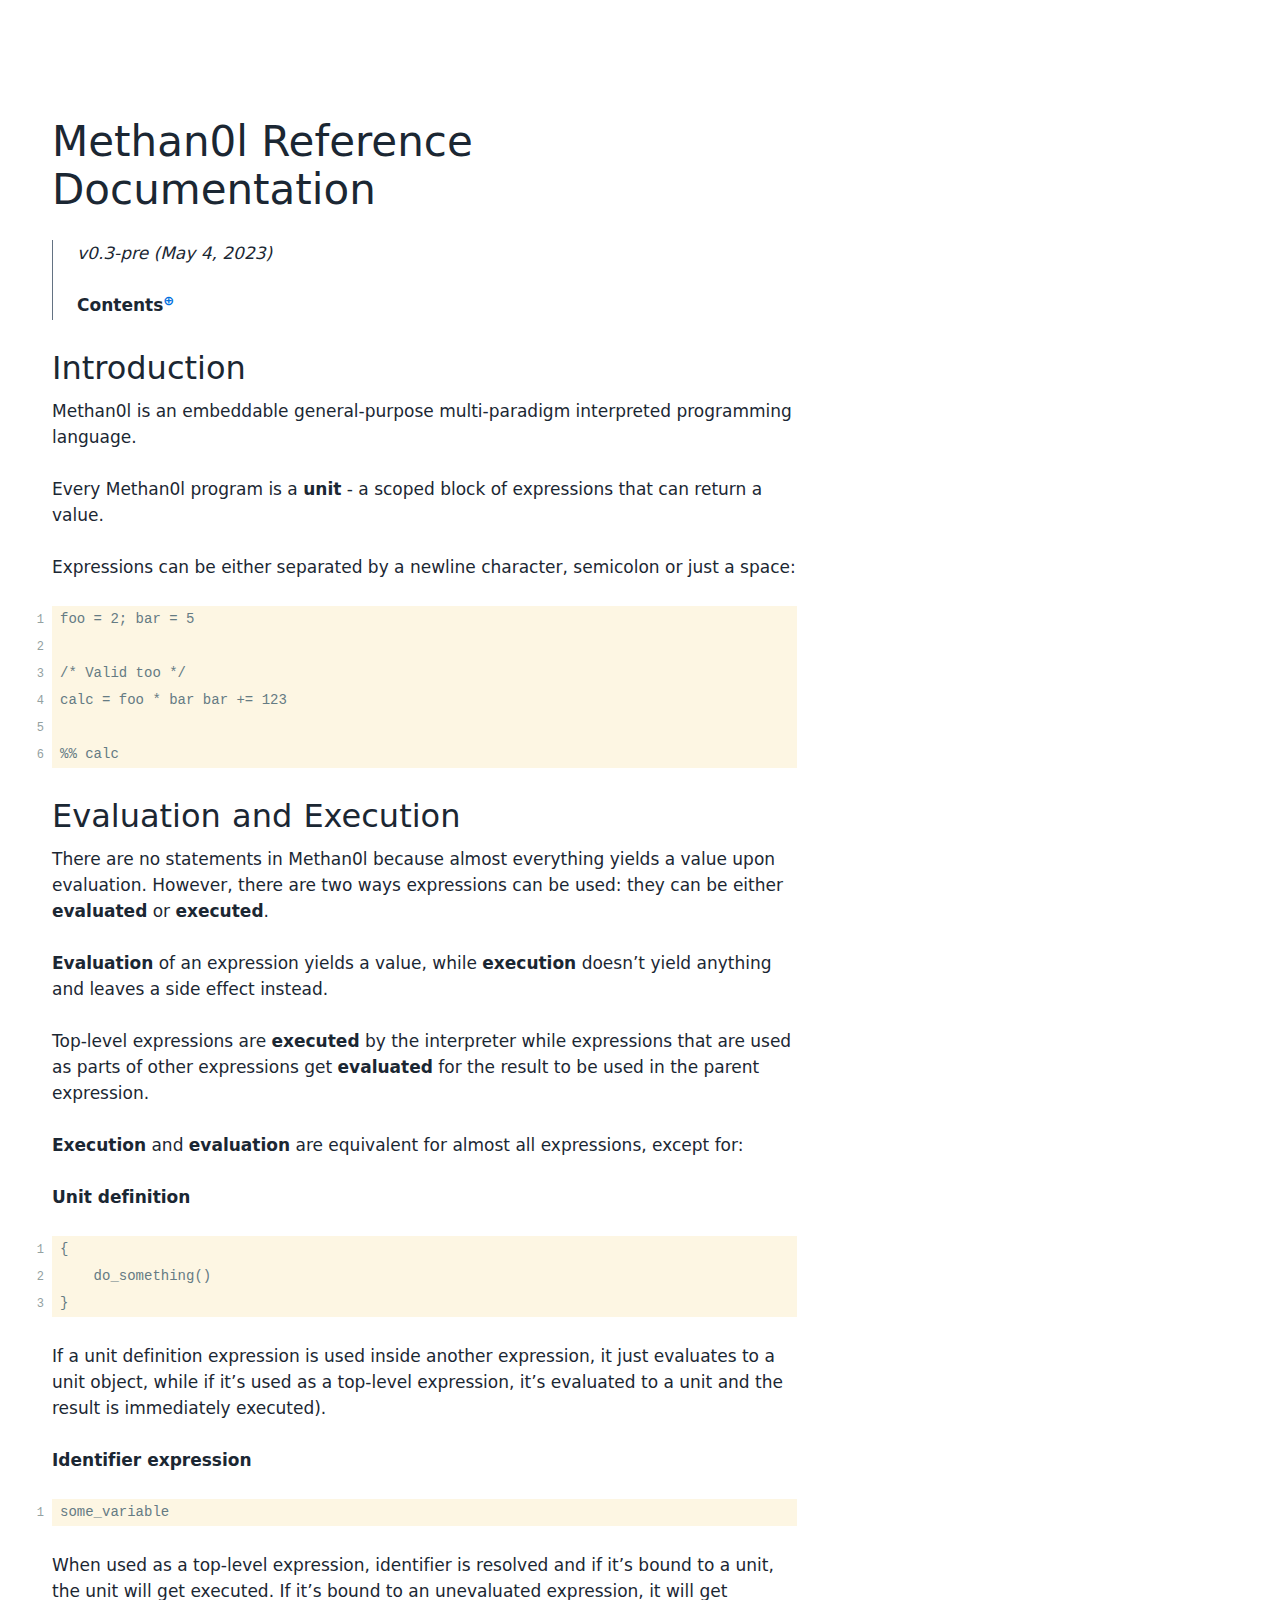
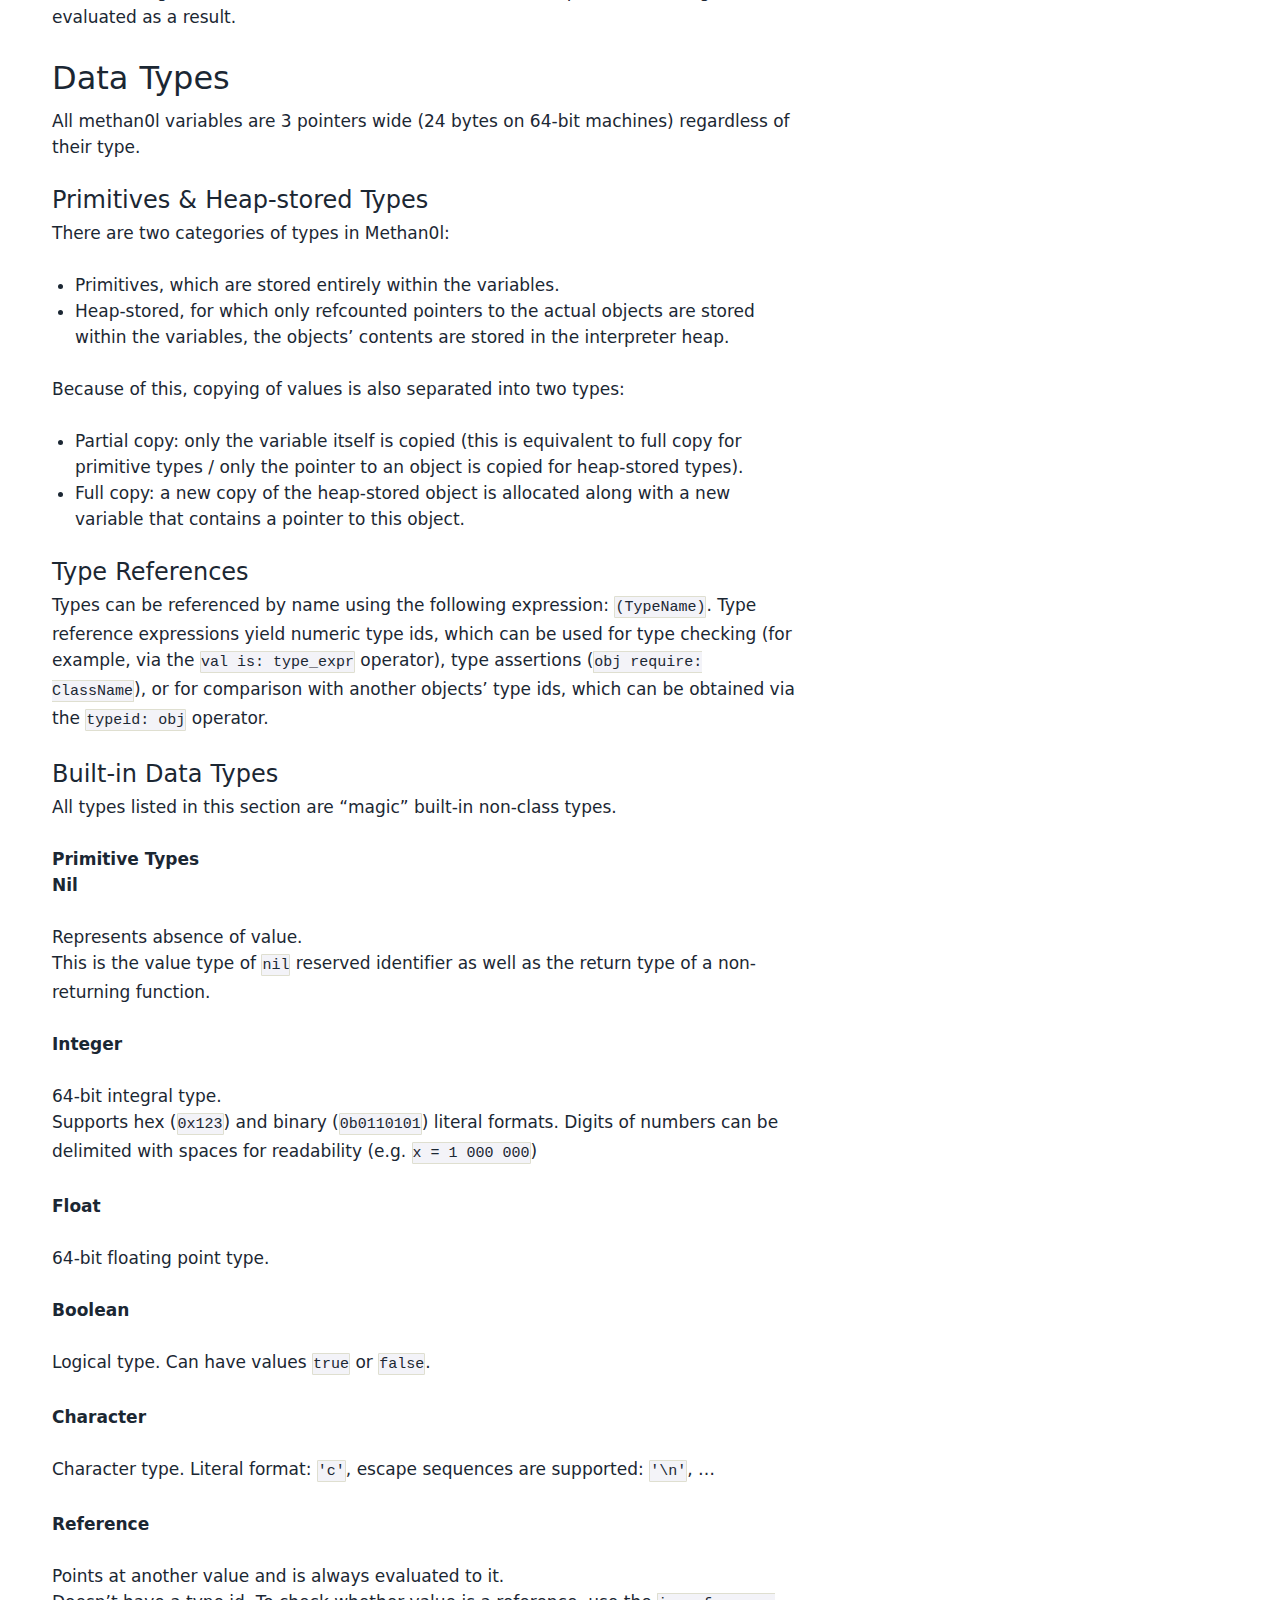
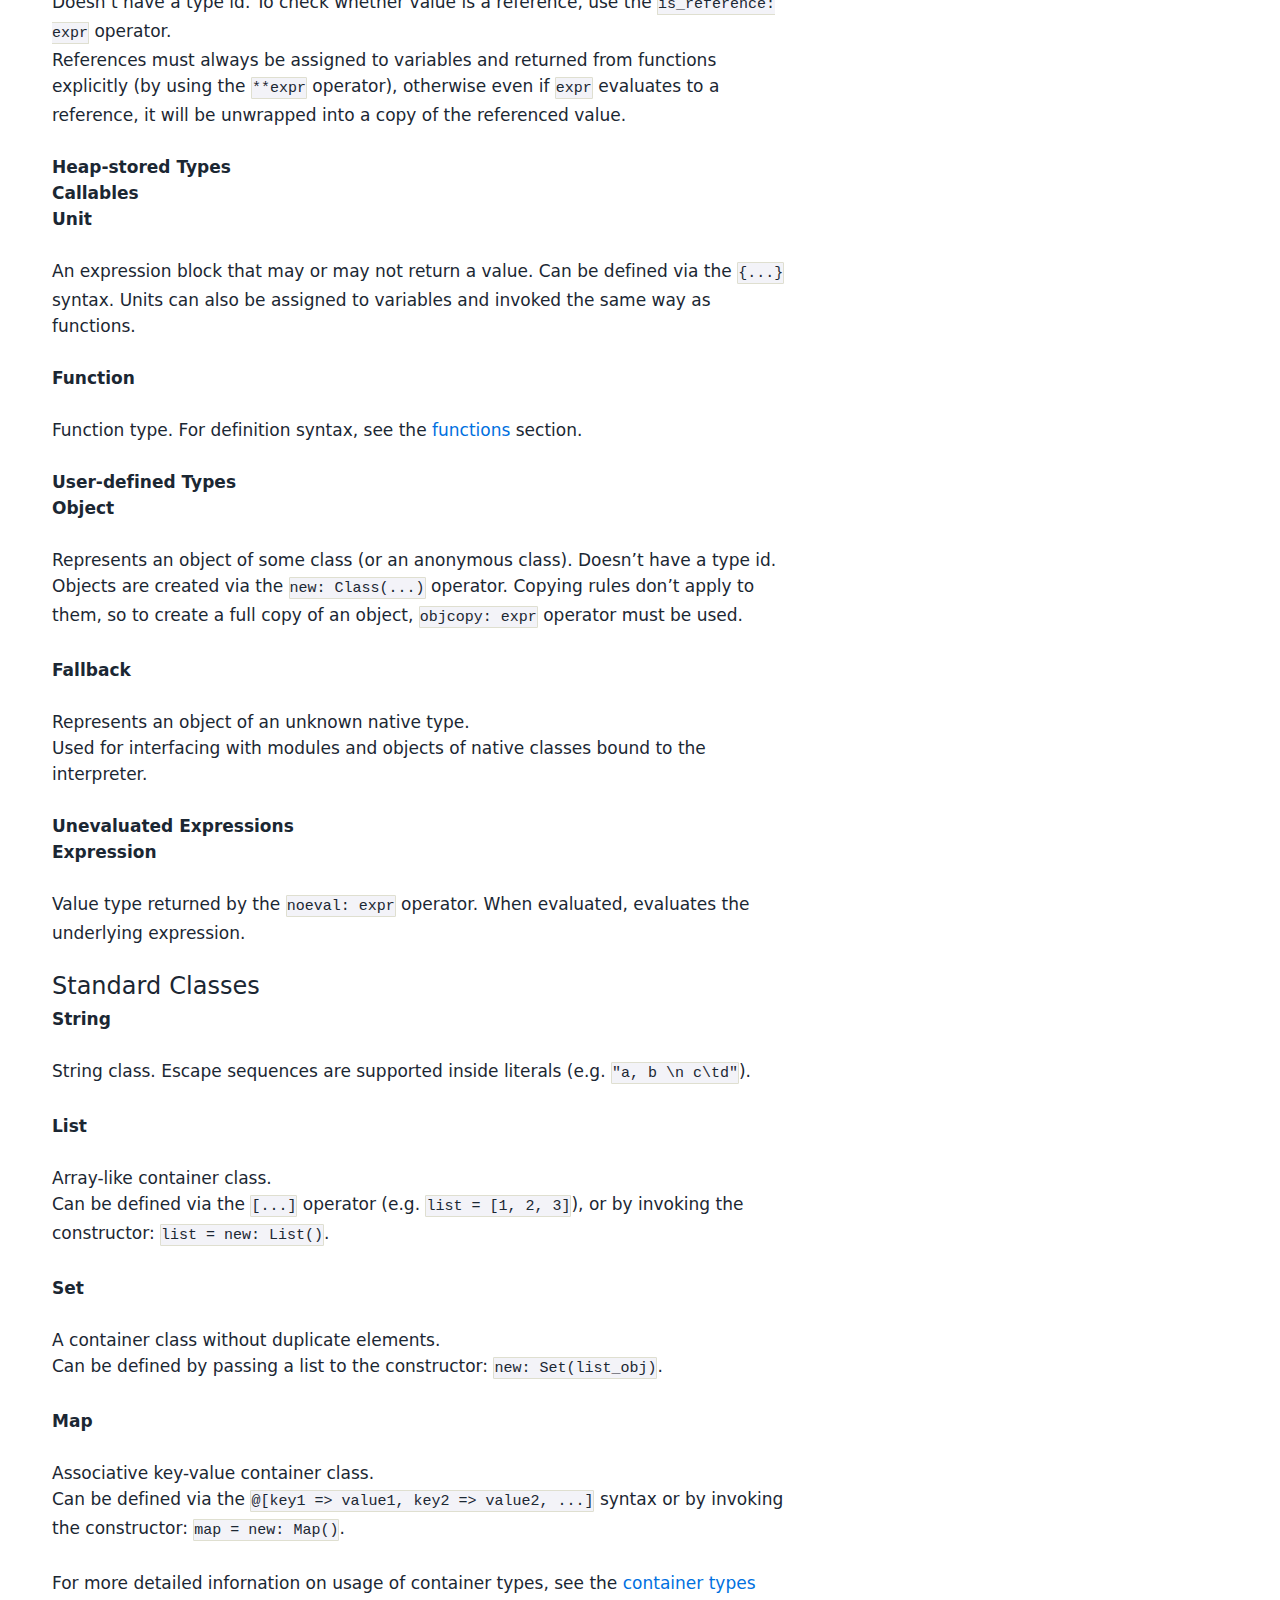
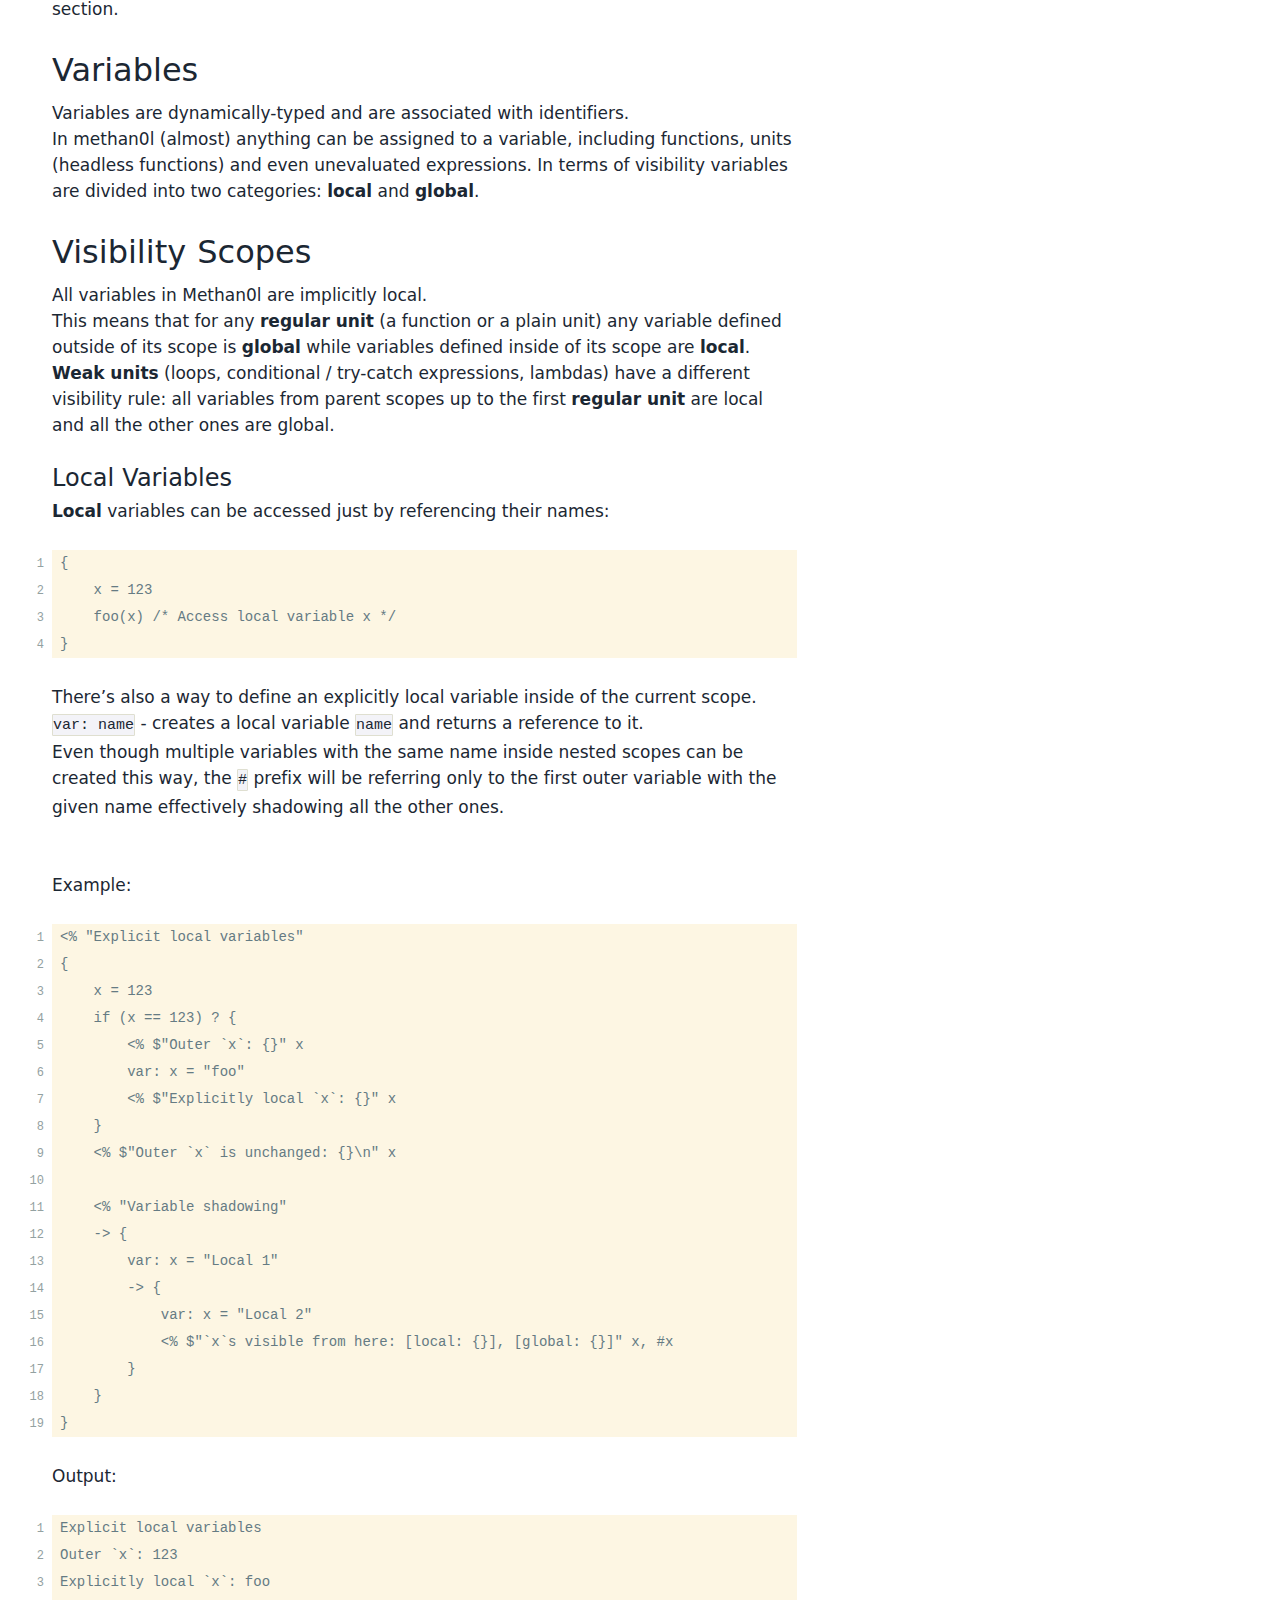
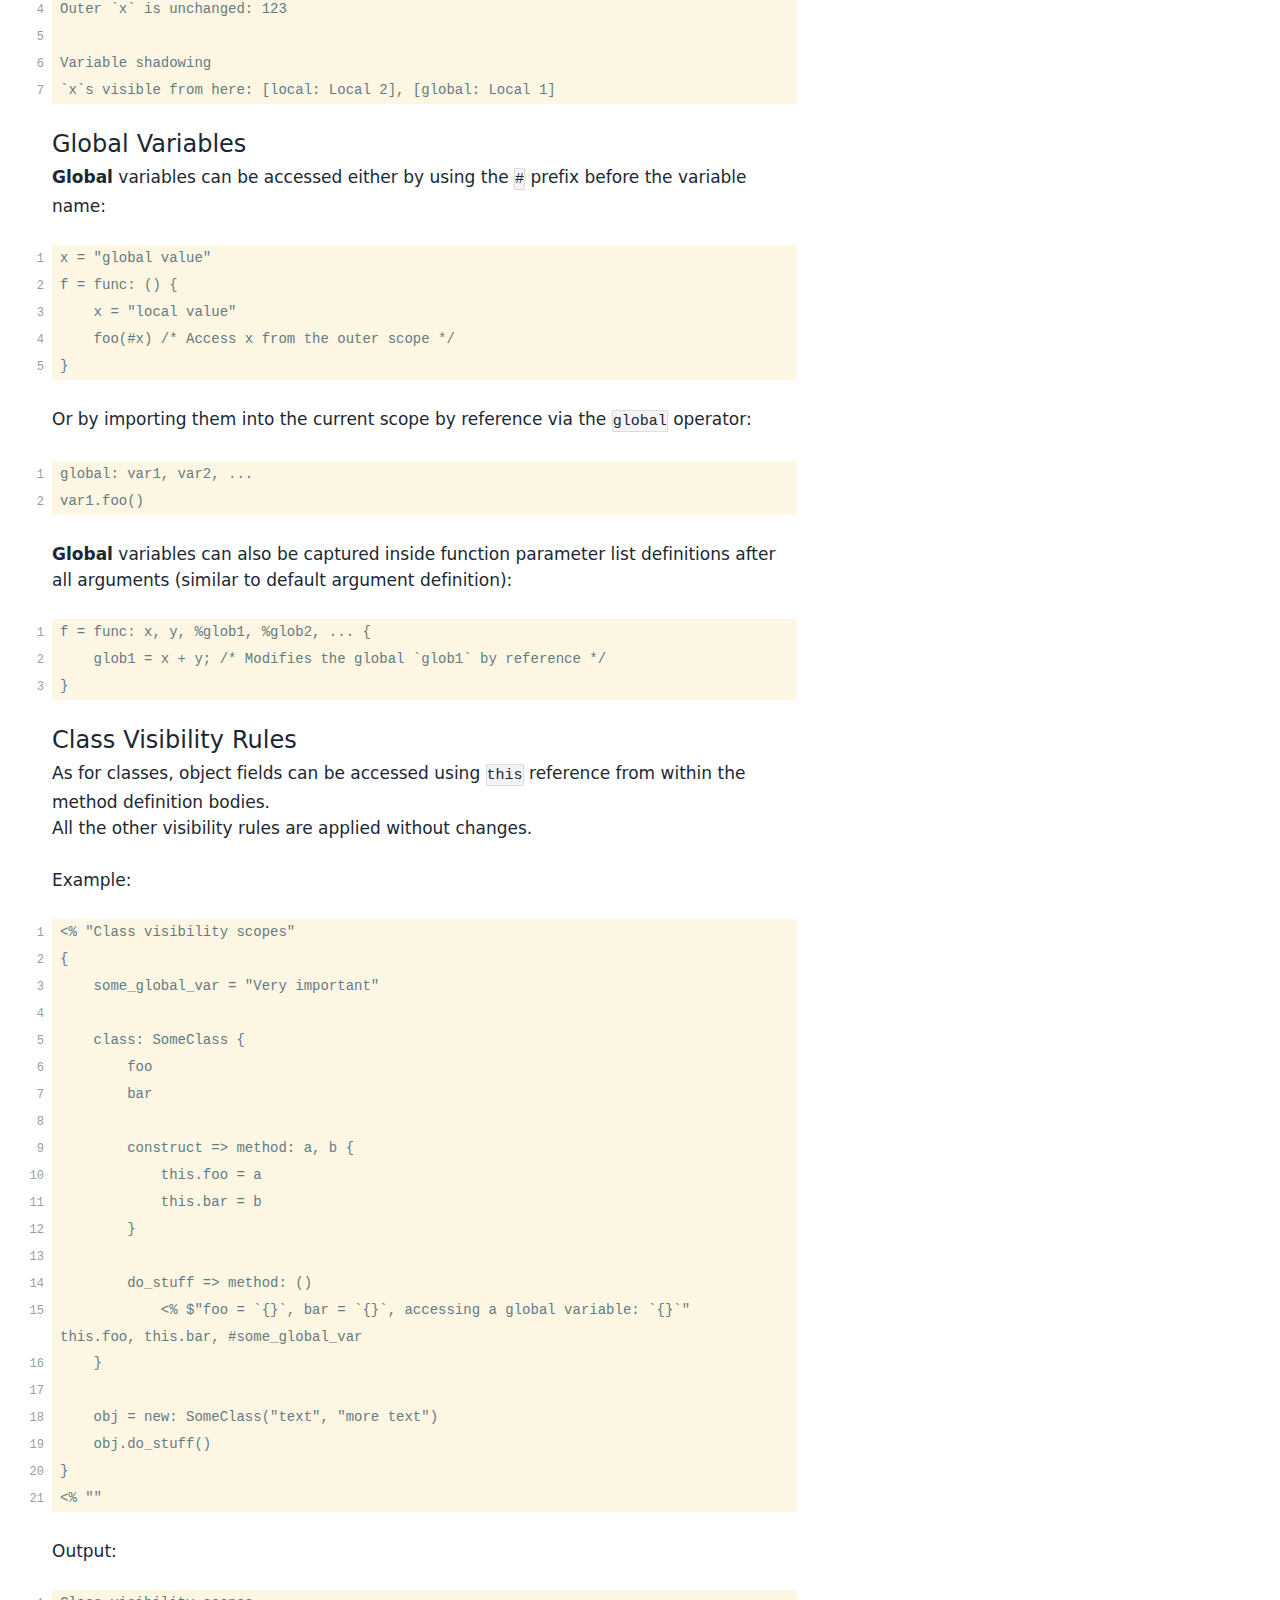
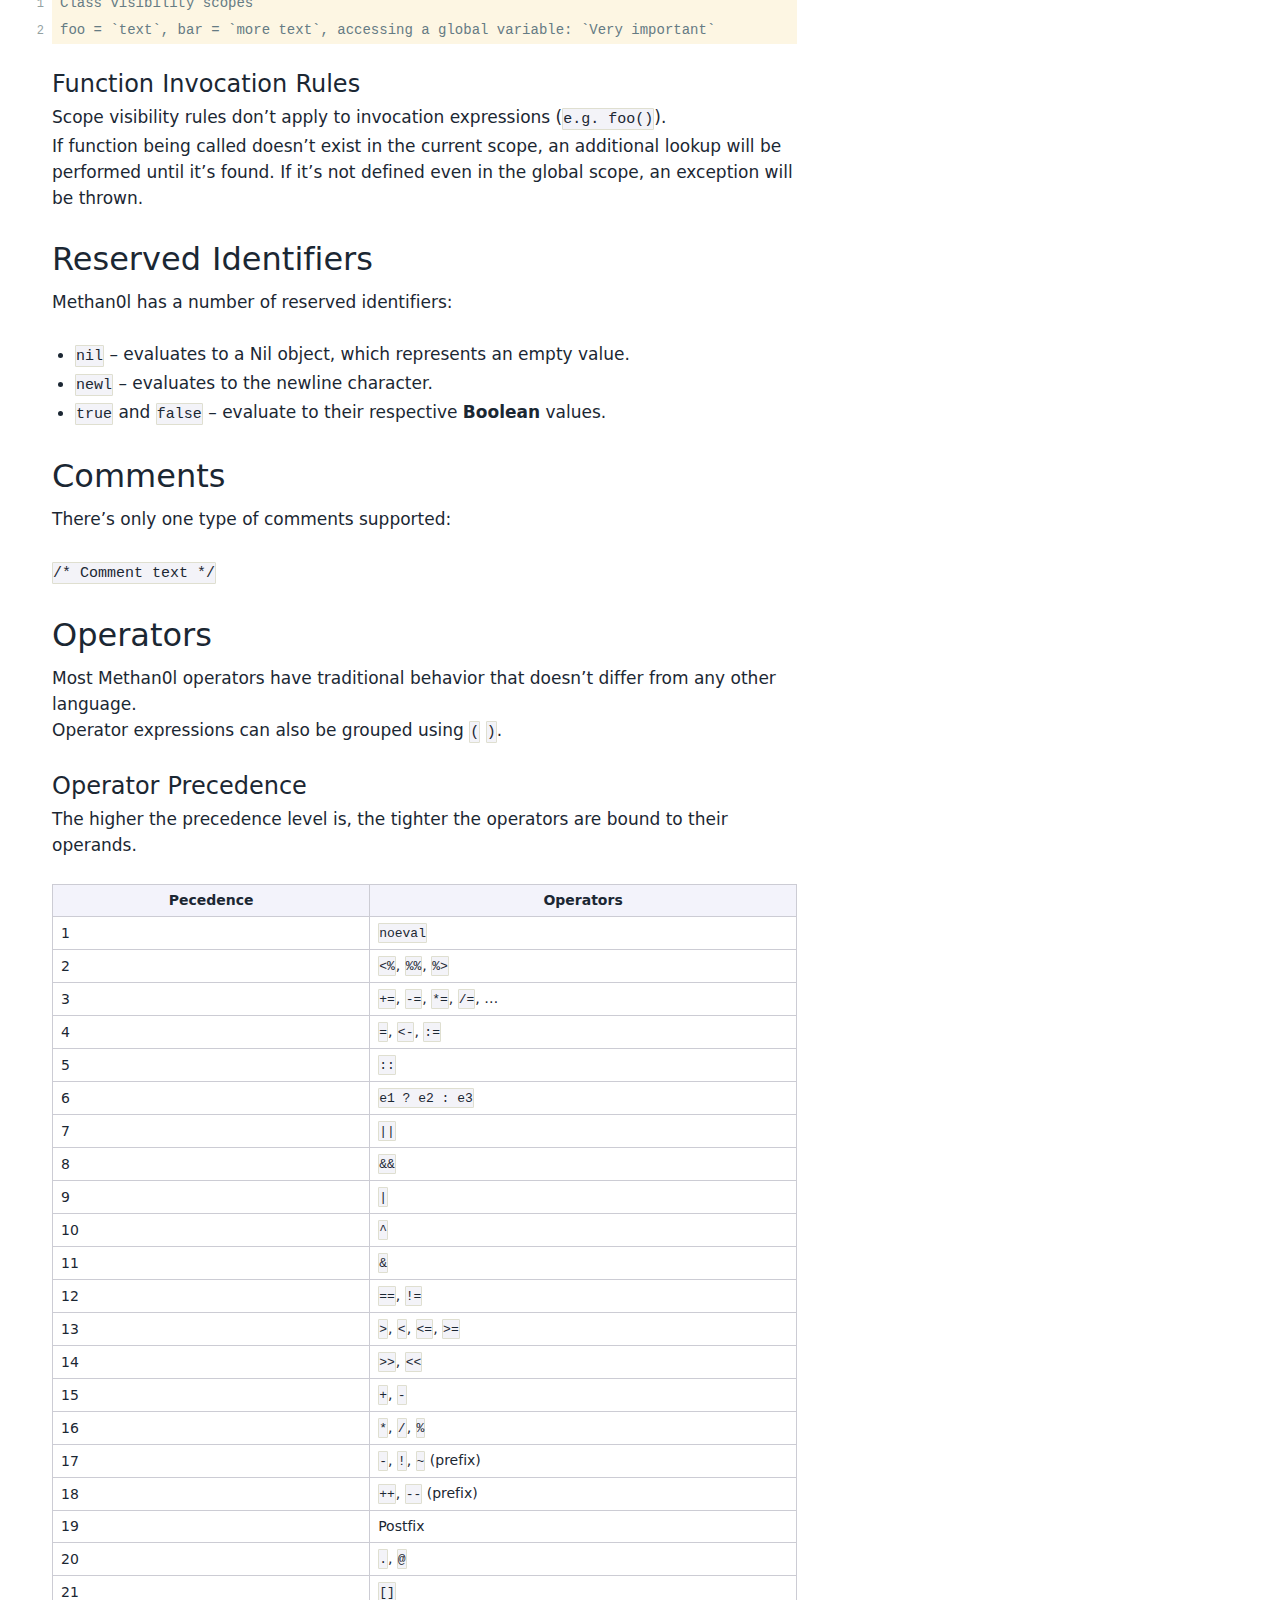
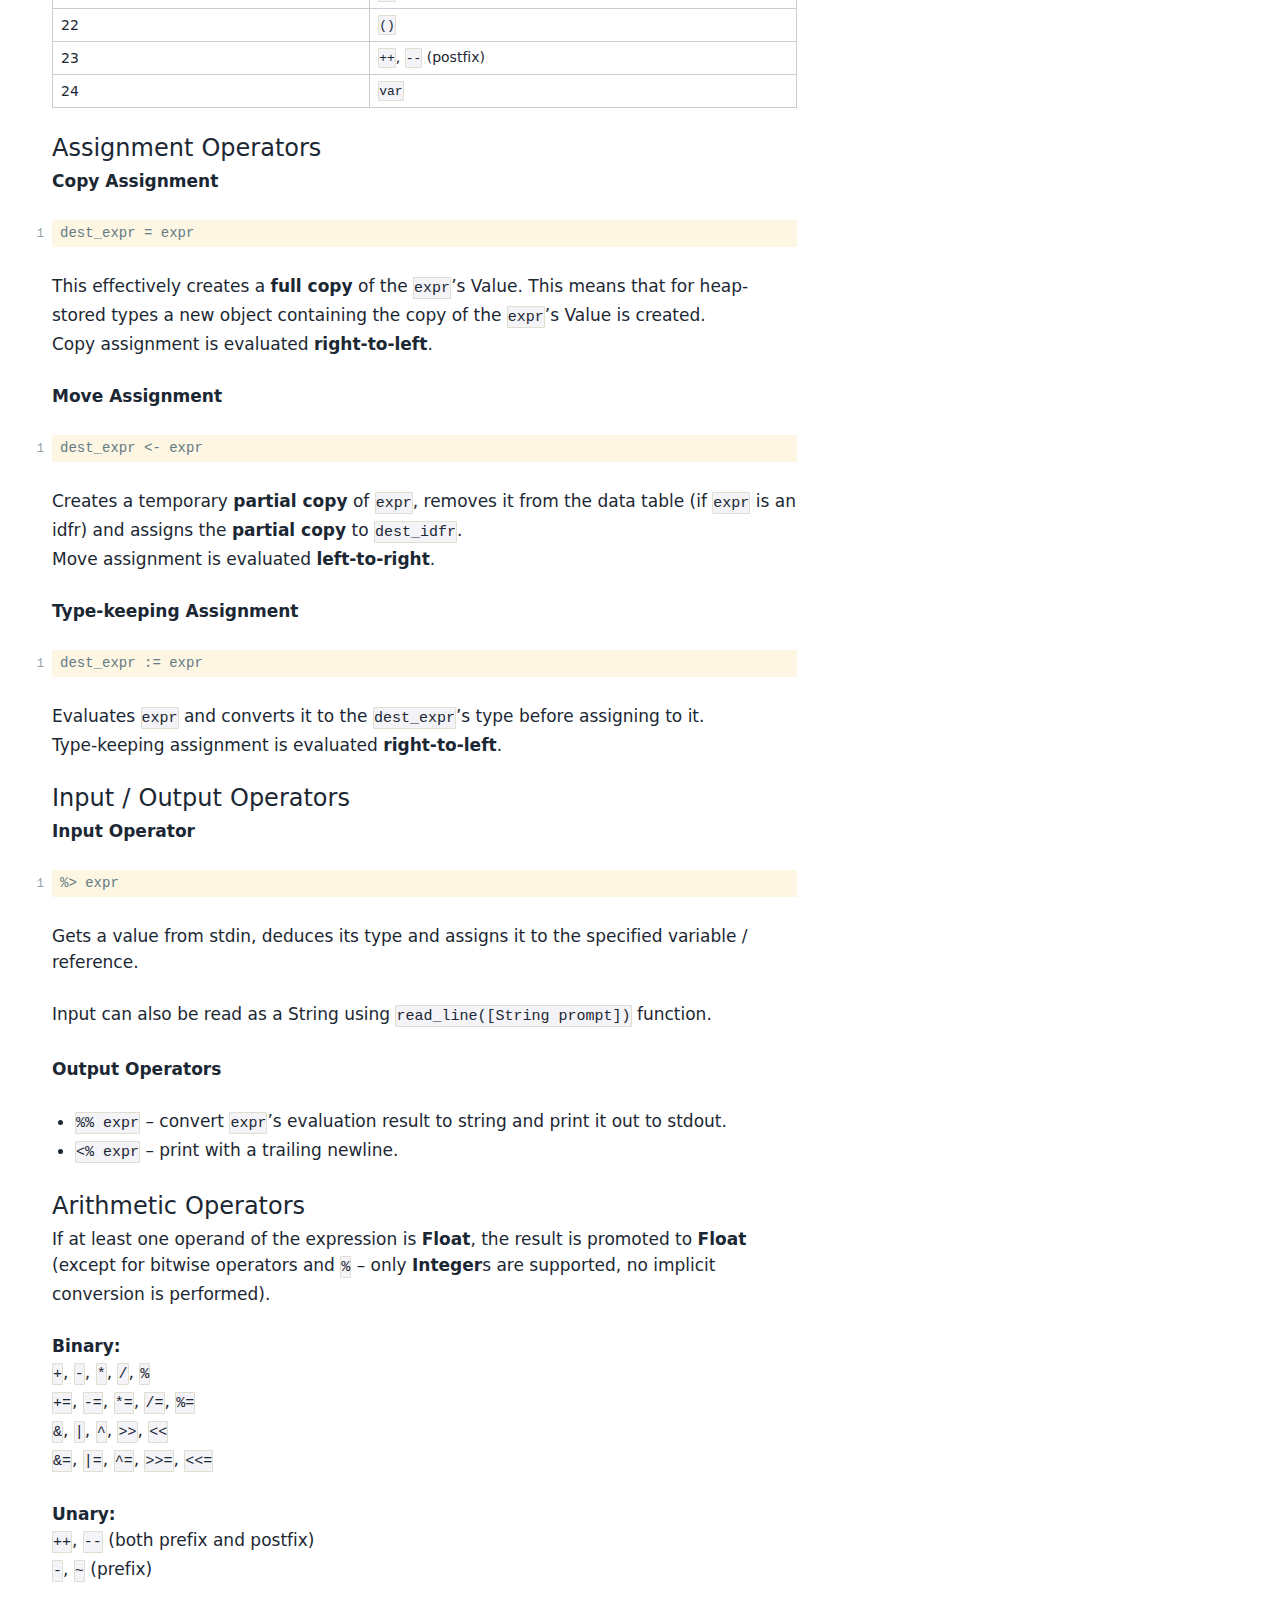
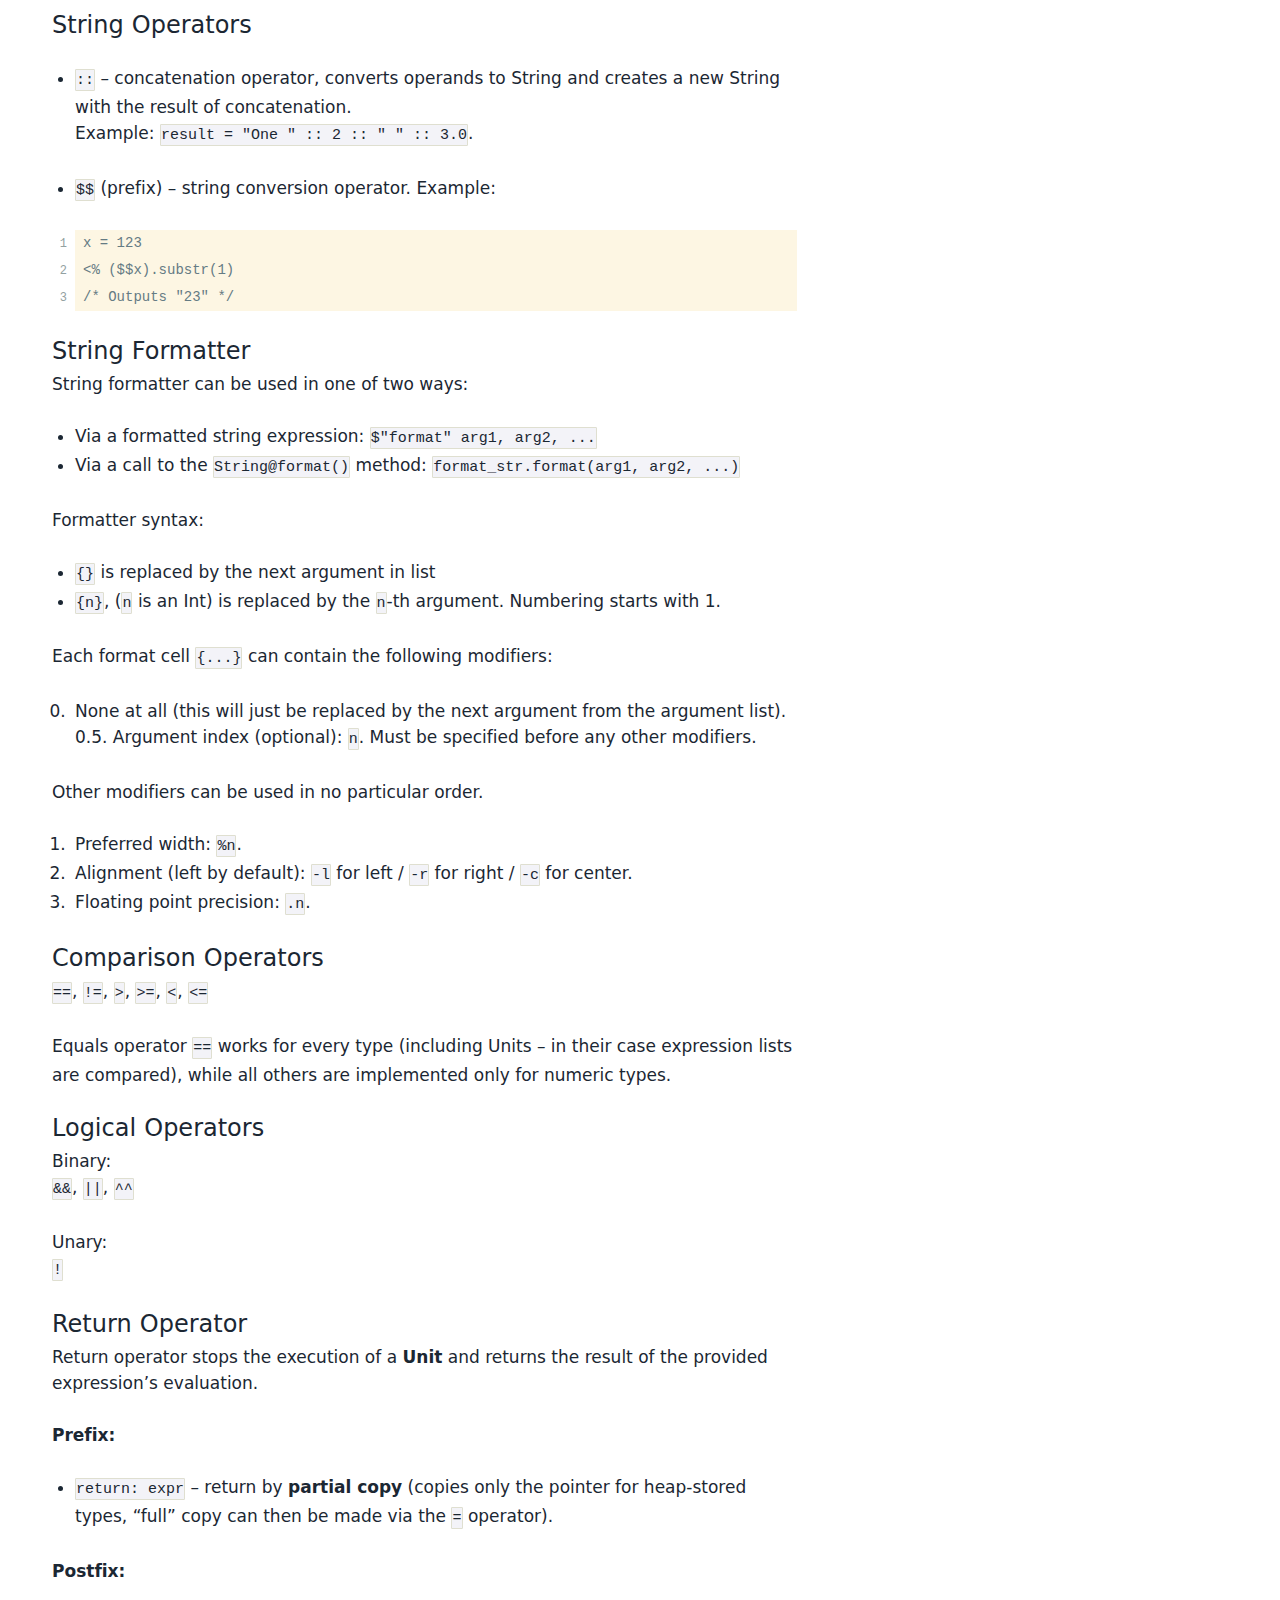
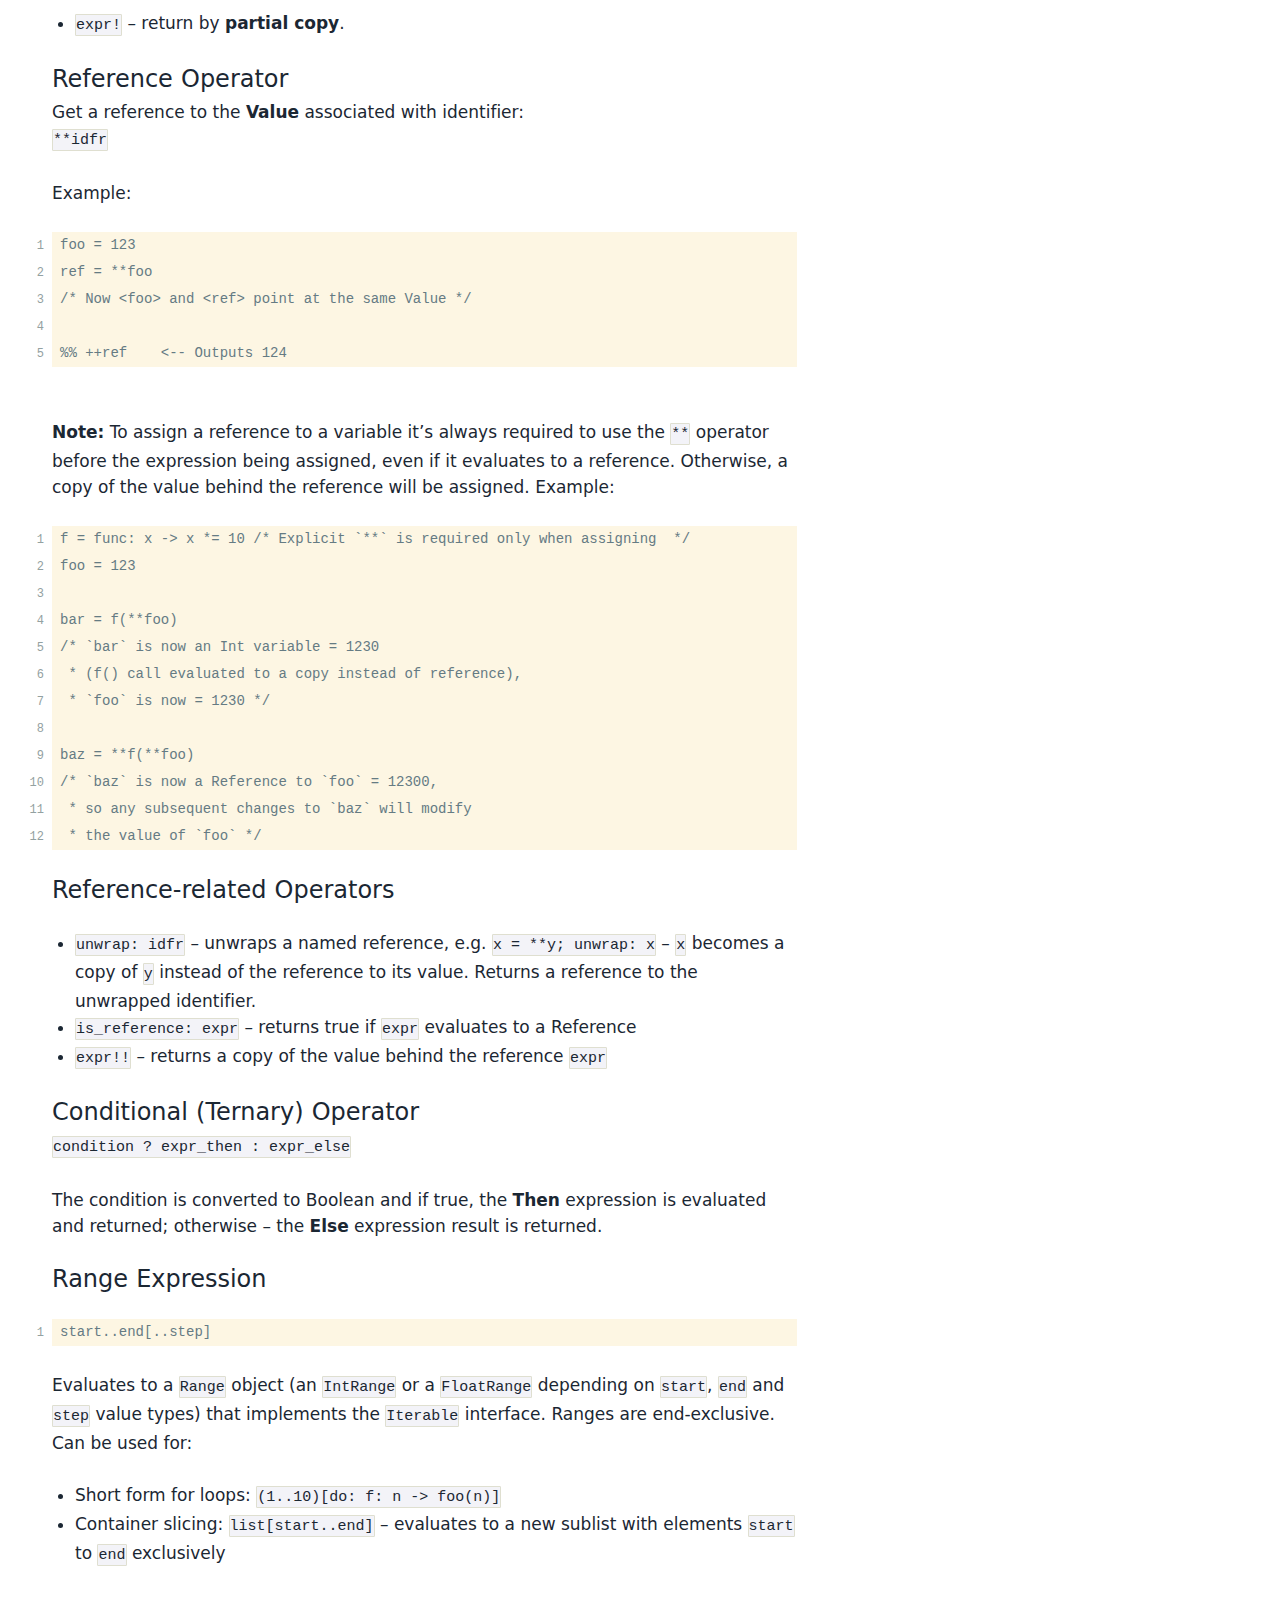
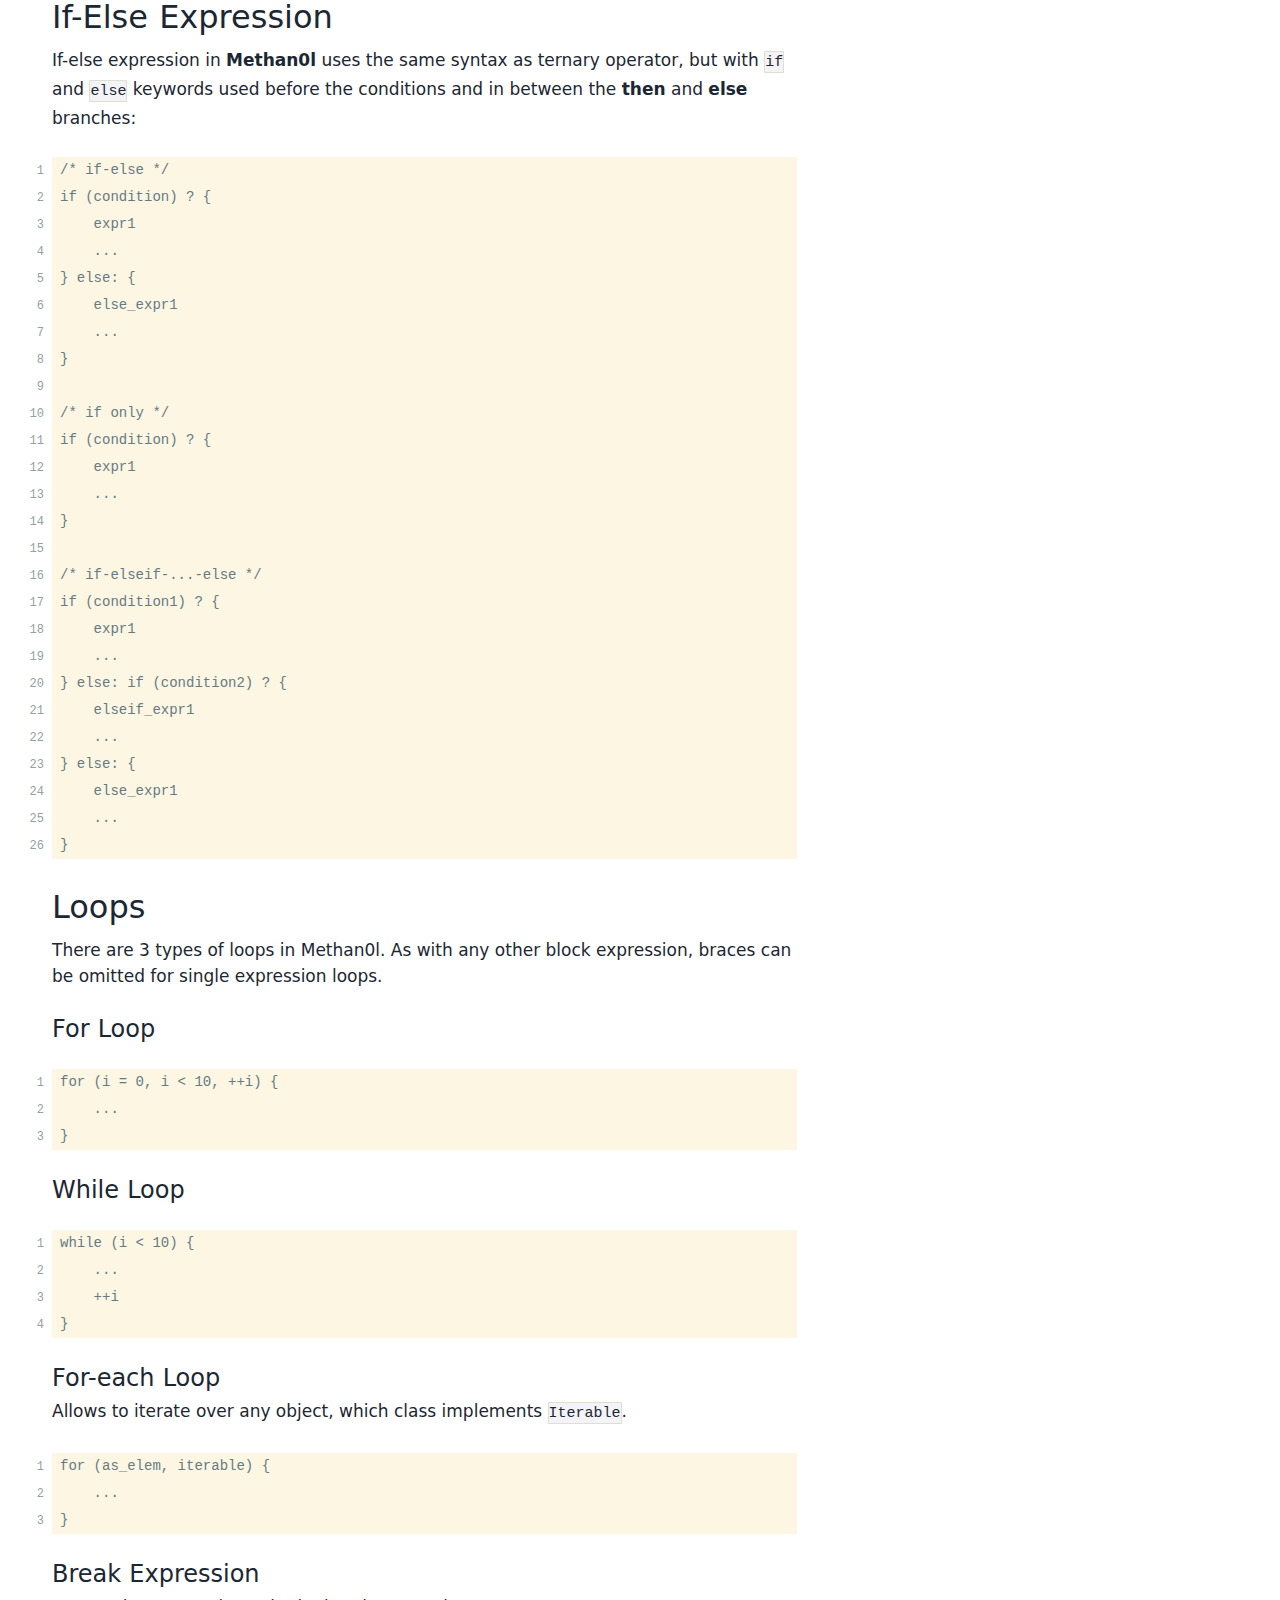
==== commit 00e4f43a: "Change docs link" ====
--- a/docs/index.html
+++ b/docs/index.html
@@ -56,7 +56,7 @@
 --h1-word-spacing: 1px;
 --h1-margin-top: 30px;
 --h1-margin-bottom: 12px;
---h2-font-size: 22px;
+--h2-font-size: 24px;
 --h2-code-font-size: 20px;
 --h2-line-height: 28px;
 --h2-word-spacing: 0.5px;
